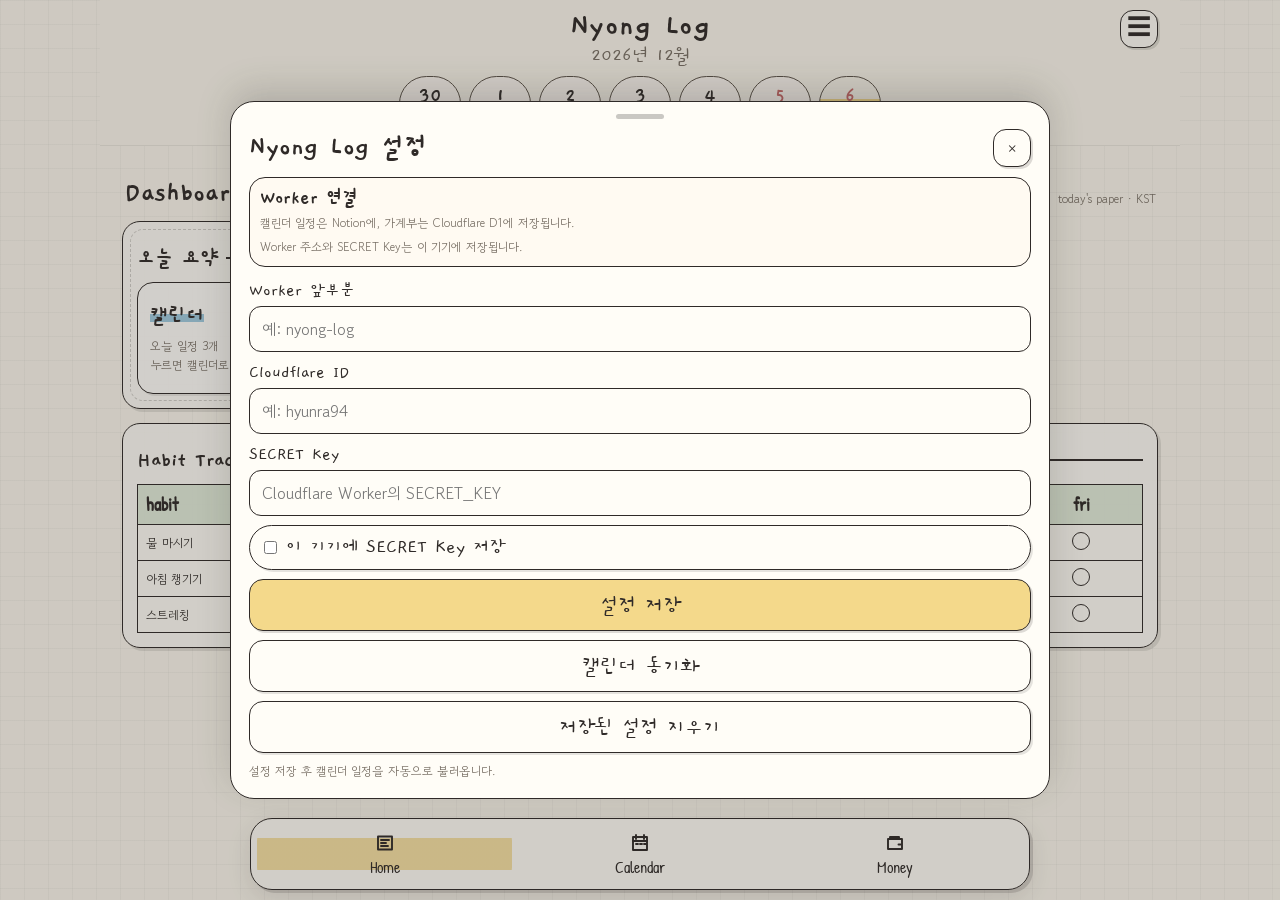
==== index.html @ b1d592f4 "Add files via upload" ====
<!doctype html>
<html lang="ko">
<head>
  <meta charset="UTF-8" />
  <meta name="viewport" content="width=device-width,initial-scale=1,maximum-scale=1,user-scalable=no" />
  <title>Nyong Log</title>
  <link rel="manifest" href="./manifest.json">
  <meta name="theme-color" content="#fbf7ed">
  <meta name="application-name" content="Nyong Log">
  <meta name="mobile-web-app-capable" content="yes">
  <meta name="apple-mobile-web-app-capable" content="yes">
  <meta name="apple-mobile-web-app-title" content="Nyong Log">
  <meta name="apple-mobile-web-app-status-bar-style" content="default">
  <link rel="icon" type="image/png" sizes="192x192" href="./icons/icon-192.png">
  <link rel="shortcut icon" type="image/png" href="./icons/icon-192.png">
  <link rel="apple-touch-icon" href="./icons/icon-192.png">
  <link rel="preconnect" href="https://fonts.googleapis.com">
  <link rel="preconnect" href="https://fonts.gstatic.com" crossorigin>
  <link href="https://fonts.googleapis.com/css2?family=Gaegu:wght@300;400;700&family=Gowun+Dodum&family=Patrick+Hand&display=swap" rel="stylesheet">
  <script src="https://cdn.sheetjs.com/xlsx-latest/package/dist/xlsx.full.min.js"></script>
  <style>
    .goLink{
  display:inline-grid;
  place-items:center;
  width:24px;
  height:24px;
  border:1.2px solid var(--line);
  border-radius:999px;
  background:var(--card);
  color:var(--ink);
  text-decoration:none;
  font-family:'Gaegu';
  font-size:17px;
  line-height:1;
}

.goLink.disabled{
  opacity:.35;
  pointer-events:none;
}
    :root{--paper:#fbf7ed;--card:#fffdf7;--ink:#2f2a28;--sub:#786f65;--line:#2f2a28;--grid:#ece3d5;--blue:#9fcbdf;--yellow:#f4d98b;--pink:#e9b8b8;--green:#bfd8b8;--purple:#c9b8e8;--cal-bg:#f8f4ec;--cal-head:#cfc6a4;--cal-cell:#fffdf8;--cal-muted:#d8d3cb;--cal-sel:#f1dc8c;--cal-today:#cfe6f3;--cal-holiday:#f6dada;--cal-red:#c86a6a;--cal-line:#5a5148;--nav:66px;--sticky-h:132px;--r:18px}
    *{box-sizing:border-box} body{margin:0;min-height:100svh;background:linear-gradient(90deg,rgba(47,42,40,.035) 1px,transparent 1px),linear-gradient(rgba(47,42,40,.035) 1px,transparent 1px),var(--paper);background-size:24px 24px;color:var(--ink);font-family:'Gowun Dodum',system-ui,sans-serif} button,input,select{font:inherit;color:inherit} button{cursor:pointer;-webkit-tap-highlight-color:transparent}.app{width:min(100%,430px);min-height:100svh;margin:auto;padding:calc(var(--sticky-h) + 18px + env(safe-area-inset-top)) 14px calc(var(--nav) + 34px + env(safe-area-inset-bottom))}.sticky{position:fixed;top:0;left:50%;transform:translateX(-50%);width:min(100%,430px);z-index:60;background:rgba(251,247,237,.96);backdrop-filter:blur(10px);border-bottom:1px solid rgba(47,42,40,.08);padding:calc(10px + env(safe-area-inset-top)) 14px 10px}.stickyTop{text-align:center;margin-bottom:8px}.stickyLogo{margin:0;font-family:'Gaegu';font-size:32px;line-height:1;font-weight:700;letter-spacing:.5px}.stickyMonth{margin:4px 0 0;font-family:'Gaegu';font-size:20px;line-height:1;color:var(--sub)}.top{display:flex;align-items:center;justify-content:space-between;margin-bottom:10px}.brand{text-align:center;line-height:1}.brand h1{margin:0;font-family:'Gaegu';font-size:40px}.brand p{margin:2px 0 0;color:var(--sub);font-size:12px}.btn,.icon{border:1.7px solid var(--line);background:var(--card);border-radius:13px;box-shadow:2px 2px 0 rgba(47,42,40,.16)}.icon{min-width:38px;height:38px;display:grid;place-items:center}.dateStrip{display:flex;gap:8px;overflow:auto;padding:2px 0 4px;scrollbar-width:none}.dateStrip::-webkit-scrollbar{display:none}.pill{flex:0 0 auto;min-width:50px;padding:7px 8px;border:1.5px solid var(--cal-line);border-radius:999px;background:#fffaf4;text-align:center;font-family:'Gaegu';line-height:1}.pill strong{display:block;font-size:19px}.pill span{font-size:12px;color:var(--sub)}.pill.weekend strong,.pill.weekend span,.pill.holiday strong,.pill.holiday span{color:var(--cal-red)}.pill.holiday{border-color:#d79a9a;background:#faecec}.pill.on{background:linear-gradient(transparent 42%,var(--yellow) 42% 82%,transparent 82%)}.page{display:none}.page.on{display:block;animation:up .18s ease}@keyframes up{from{opacity:.4;transform:translateY(5px)}}.title{display:flex;justify-content:space-between;align-items:end;margin:12px 2px 10px}.title h2{margin:0;font-family:'Gaegu';font-size:29px;line-height:1}.title small{color:var(--sub);font-size:12px;text-align:right}.card{position:relative;margin-bottom:12px;padding:14px;border:1.8px solid var(--line);border-radius:var(--r);background:rgba(255,253,247,.88);box-shadow:3px 3px 0 rgba(47,42,40,.12)}.card.dash:after{content:"";position:absolute;inset:7px;border:1px dashed rgba(47,42,40,.22);border-radius:13px;pointer-events:none}.divTitle{display:flex;gap:8px;align-items:center;margin:8px 0 10px;font-family:'Gaegu';font-size:22px;font-weight:700}.divTitle:after{content:"";height:1.5px;flex:1;background:var(--line)}.grid2{display:grid;grid-template-columns:repeat(2,minmax(0,1fr));gap:10px}.mini{min-height:112px;padding:12px;border:1.6px solid var(--line);border-radius:16px;background:rgba(255,255,255,.38);box-shadow:2px 2px 0 rgba(47,42,40,.1);text-align:left}.mini h3{margin:0 0 8px;font-family:'Gaegu';font-size:22px}.mini p,.muted{margin:0;color:var(--sub);font-size:12px;line-height:1.55}.hl{background:linear-gradient(transparent 45%,var(--yellow) 45% 82%,transparent 82%)}.blue{background:linear-gradient(transparent 45%,var(--blue) 45% 82%,transparent 82%)}.pink{background:linear-gradient(transparent 45%,var(--pink) 45% 82%,transparent 82%)}.green{background:linear-gradient(transparent 45%,var(--green) 45% 82%,transparent 82%)}.purple{background:linear-gradient(transparent 45%,var(--purple) 45% 82%,transparent 82%)}ul{list-style:none;margin:0;padding:0}.list li{display:flex;gap:8px;align-items:center;padding:8px 0;border-bottom:1px solid var(--grid);font-size:14px}.list li:last-child{border-bottom:0}.check,.round{width:18px;height:18px;display:inline-grid;place-items:center;flex:0 0 auto;border:1.5px solid var(--line);background:var(--card)}.check{border-radius:4px}.round{border-radius:50%}.done{background:var(--green)}.done:before{content:"✓";font-family:'Gaegu';font-size:18px;line-height:1}.tag{margin-left:auto;display:inline-flex;white-space:nowrap;border:1.2px solid var(--line);border-radius:999px;padding:3px 8px;background:var(--card);font-size:11px}.b{background:var(--blue)}.p{background:var(--pink)}.g{background:var(--green)}.y{background:var(--yellow)}.v{background:var(--purple)}.tag.work{background:#b9dced}.tag.meeting{background:#e7c3c8}.tag.personal{background:#d8cdeb}.tag.task{background:#cfe3c7}.tabs{display:grid;grid-template-columns:1fr 1fr auto;gap:8px;margin-bottom:12px}.tab{border:1.5px solid var(--cal-line);border-radius:999px;background:#fffaf4;padding:8px 10px;font-family:'Gaegu';font-size:20px;box-shadow:2px 2px 0 rgba(47,42,40,.08)}.tab.on[data-type=schedule]{background:#d9ebf5}.tab.on[data-type=todo]{background:#dcebd6}.add{background:#f6e7a6;font-size:24px;line-height:1}.calHead{display:flex;align-items:center;justify-content:space-between;margin-bottom:10px}.calHead h3{margin:0;font-family:'Gaegu';font-size:30px}.cal{display:grid;grid-template-columns:repeat(7,1fr);gap:1px;background:var(--cal-line);border:1.6px solid var(--cal-line);border-radius:22px;overflow:hidden}.wd,.day{position:relative;padding:4px 5px;background:var(--cal-cell)}.wd{min-height:30px;text-align:center;background:var(--cal-head);font-family:'Patrick Hand';font-size:15px;color:#3f382f}.wd.weekend{color:var(--cal-red)}.day{min-height:64px;border:0;text-align:left;vertical-align:top;overflow:hidden}.day.mute{background:var(--cal-muted);color:#7d756d;opacity:1}.day.weekend .num,.day.holiday .num{color:var(--cal-red)}.day.holiday{background:var(--cal-holiday)}.num{position:relative;z-index:2;display:inline-block;font-family:'Gaegu';font-size:18px;line-height:.95}.day.today .num,.day.sel .num{display:inline-grid;place-items:center;width:24px;height:24px;border-radius:50%;border:1.2px solid var(--line)}.day.today .num{background:var(--cal-today)}.day.sel .num{background:var(--cal-sel)}.dots{position:absolute;left:8px;right:8px;bottom:5px;display:flex;gap:4px;flex-wrap:nowrap;align-items:center;justify-content:flex-start;overflow:hidden}.dot{width:8px;height:8px;flex:0 0 8px;border:1px solid rgba(47,42,40,.45);border-radius:50%;background:#ead48a}.dot.task{background:#cfe3c7}.dot.meeting{background:#e7c3c8}.dot.work{background:#b9dced}.dot.personal{background:#d8cdeb}.detail{margin-top:12px;border:1.6px solid var(--cal-line);border-radius:20px;background:#fffaf2;padding:12px}.detail h4{margin:0 0 8px;font-family:'Gaegu';font-size:24px}.group{margin-top:12px}.group:first-child{margin-top:0}.groupT{margin:0 0 6px;font-family:'Gaegu';font-size:21px}.scheduleItem{display:grid;grid-template-columns:52px 1fr auto;gap:8px;margin-bottom:8px;font-size:13px}.time{font-family:'Gaegu';font-size:17px;font-weight:700}.formGrid{display:grid;gap:8px}.row2,.moneySum,.bossTool,.bossSum{display:grid;grid-template-columns:repeat(2,minmax(0,1fr));gap:8px}.field{display:grid;gap:4px}.field label{font-family:'Gaegu';font-size:18px}.field input,.field select{width:100%;padding:10px 12px;border:1.5px solid var(--line);border-radius:12px;background:var(--card)}.moneyBox,.bossSum div{padding:10px;border:1.5px solid var(--line);border-radius:16px;background:rgba(255,255,255,.35)}.bossBulk{display:grid;grid-template-columns:repeat(2,minmax(0,1fr));gap:8px;margin:0 0 12px}.bossBulk button{border:1.5px solid var(--line);border-radius:14px;background:var(--card);padding:8px 6px;font-family:'Gaegu';font-size:19px;box-shadow:2px 2px 0 rgba(47,42,40,.1)}.bossBulk .allOn{background:var(--green)}.bossBulk .allOff{background:#faecec}.moneyBox span,.bossSum span{display:block;color:var(--sub);font-size:12px}.moneyBox strong,.bossSum strong{display:block;margin-top:4px;font-family:'Gaegu';font-size:24px}.moneyTabs{display:grid;grid-template-columns:1fr 1fr;gap:8px;margin:10px 0 12px}.moneyTab{border:1.5px solid var(--line);border-radius:999px;background:var(--card);padding:8px 10px;font-family:'Gaegu';font-size:20px;box-shadow:2px 2px 0 rgba(47,42,40,.12)}.moneyTab.on[data-type=expense]{background:var(--pink)}.moneyTab.on[data-type=income]{background:var(--green)}.moneyForm{display:none}.moneyForm.on{display:block}.moneyList li{display:grid;grid-template-columns:1fr auto;gap:8px;padding:10px 0;border-bottom:1px solid var(--grid);font-size:14px}.moneyList small{display:block;color:var(--sub);font-size:11px}.amount{font-family:'Gaegu';font-size:21px;font-weight:700}.income{color:#4f7c4f}.expense{color:#8a4b4b}.habit{width:100%;border-collapse:collapse;font-size:12px}.habit th,.habit td{border:1.2px solid var(--line);padding:7px 4px;text-align:center;background:rgba(255,253,247,.9)}.habit th{font-family:'Patrick Hand';font-size:18px;background:rgba(191,216,184,.45)}.habit th:first-child,.habit td:first-child{text-align:left;padding-left:8px}.weekCard{display:grid;grid-template-columns:1fr auto;gap:10px;align-items:center;border:1.6px solid var(--line);border-radius:18px;background:rgba(255,255,255,.35);padding:12px;margin-bottom:12px}.weekCard strong{display:block;margin-top:4px;font-family:'Gaegu';font-size:28px}.weekCard p{margin:7px 0 0;color:var(--sub);font-size:12px}.weekLabel{display:inline-flex;padding:3px 8px;border:1.2px solid var(--line);border-radius:999px;background:var(--yellow);font-size:11px}.bossAction{border:1.6px solid var(--line);border-radius:16px;padding:11px 8px;font-family:'Gaegu';font-size:21px;box-shadow:2px 2px 0 rgba(47,42,40,.14)}.setup{background:var(--purple)}.gen{background:var(--green)}.chips{display:grid;grid-template-columns:repeat(6,minmax(0,1fr));gap:5px;padding-bottom:3px}.chip{min-width:0;border:1.5px solid var(--line);border-radius:999px;background:var(--card);padding:8px 3px;font-family:'Gaegu';font-size:clamp(12px,3.4vw,18px);box-shadow:2px 2px 0 rgba(47,42,40,.1);white-space:nowrap;overflow:hidden;text-overflow:ellipsis}.chip.on{background:var(--yellow)}.bossCard{border:1.5px solid var(--line);border-radius:18px;padding:10px;background:rgba(255,255,255,.3);margin-bottom:10px}.bossTitle{display:flex;justify-content:space-between;margin-bottom:7px;font-family:'Gaegu';font-size:23px}.bossRow{display:grid;grid-template-columns:auto 1fr auto auto auto;gap:8px;align-items:center;padding:8px 0;border-bottom:1px solid var(--grid);font-size:14px}.bossDelete{width:24px;height:24px;border:1.2px solid var(--line);border-radius:999px;background:#faecec;color:#9f4f4f;font-family:'Gaegu';font-size:17px;line-height:1;display:grid;place-items:center}.bossRow:last-child{border:0}.bossName small{display:block;color:var(--sub);font-size:11px}.price{font-family:'Gaegu';font-size:18px;white-space:nowrap}.bossGrid{display:grid;gap:8px;margin:10px 0}.bossOpt{display:grid;grid-template-columns:auto 1fr auto;gap:8px;align-items:center;border:1.4px solid var(--line);border-radius:16px;padding:10px;background:rgba(255,255,255,.35)}.bossSettingSummary{position:sticky;top:0;z-index:8;margin:0 0 10px;padding:10px;border:1.4px solid var(--line);border-radius:16px;background:rgba(255,250,242,.98);backdrop-filter:blur(8px);box-shadow:0 4px 12px rgba(47,42,40,.08)}.bossSettingSummaryHead{display:flex;justify-content:space-between;align-items:center;margin-bottom:7px;font-family:'Gaegu';font-size:20px}.bossSettingSummaryList{display:flex;gap:6px;flex-wrap:wrap}.bossSettingSummary .miniTag{background:#f6e7a6}.lowBossToggle{width:100%;display:flex;align-items:center;justify-content:space-between;border:1.4px solid var(--line);border-radius:16px;background:#fffaf2;padding:10px 12px;font-family:'Gaegu';font-size:21px;box-shadow:2px 2px 0 rgba(47,42,40,.1)}.lowBossToggle span:last-child{font-size:18px}.lowBossWrap{display:grid;gap:8px}.lowBossWrap[hidden]{display:none}.bossFamily{border:1.4px solid var(--line);border-radius:16px;padding:10px;background:rgba(255,255,255,.35)}.bossFamilyTitle{display:flex;align-items:center;justify-content:space-between;margin-bottom:8px;font-family:'Gaegu';font-size:22px;line-height:1}.bossVariantRow{display:grid;grid-template-columns:repeat(2,minmax(0,1fr));gap:8px}.bossVariant{min-width:0;display:grid;grid-template-columns:auto 1fr;grid-template-areas:'check diff' 'check price';align-items:center;column-gap:7px;min-height:54px;border:1.2px solid var(--line);border-radius:14px;background:var(--card);padding:8px 7px;font-size:12px}.bossVariant input{grid-area:check;width:15px;height:15px}.bossVariantDiff{grid-area:diff;font-family:'Gaegu';font-size:19px;line-height:1.05;white-space:nowrap;overflow:hidden;text-overflow:ellipsis}.bossVariantPrice{grid-area:price;font-family:'Gaegu';font-size:15px;color:var(--sub);white-space:nowrap;overflow:hidden;text-overflow:ellipsis}.ruleBox{display:grid;gap:6px;margin-bottom:12px;padding:10px;border:1.4px solid var(--line);border-radius:16px;background:#fffaf2;font-size:12px;color:var(--sub);line-height:1.5}.ruleBox strong{font-family:'Gaegu';font-size:20px;color:var(--ink);line-height:1}.bossMeta{display:flex;gap:4px;flex-wrap:wrap;margin-top:4px}.miniTag{display:inline-flex;border:1px solid rgba(47,42,40,.55);border-radius:999px;padding:1px 6px;background:var(--card);font-size:10px;color:var(--sub)}.partySelect{width:auto;border:1.2px solid var(--line);border-radius:999px;background:var(--card);font-size:11px;padding:2px 5px}.bossBucket{margin-top:10px;border:1.2px dashed rgba(47,42,40,.35);border-radius:15px;padding:8px;background:rgba(255,255,255,.25)}.bossBucketTitle{display:flex;justify-content:space-between;align-items:center;margin-bottom:6px;font-family:'Gaegu';font-size:20px;line-height:1}.bossChip{display:grid;grid-template-columns:auto 1fr auto auto auto;gap:6px;align-items:center;padding:7px 0;border-bottom:1px solid var(--grid);font-size:13px}.bossChip:last-child{border-bottom:0}.bossChipName{min-width:0;overflow:hidden;text-overflow:ellipsis;white-space:nowrap}.bossChip.clear .bossChipName{text-decoration:line-through;color:var(--sub)}.partyMode,.otherParty{border:1.2px solid var(--line);border-radius:999px;background:var(--card);font-size:11px;padding:2px 5px;max-width:64px}.bossEmpty{margin:0;color:var(--sub);font-family:'Gaegu';font-size:17px}.warn{color:#b55b5b}.nav{position:fixed;left:50%;bottom:calc(10px + env(safe-area-inset-bottom));transform:translateX(-50%);width:min(calc(100vw - 20px),410px);height:var(--nav);display:grid;grid-template-columns:repeat(4,minmax(0,1fr));gap:0;padding:6px;background:rgba(255,253,247,.95);border:1.8px solid var(--line);border-radius:22px;box-shadow:0 8px 24px rgba(47,42,40,.12),3px 3px 0 rgba(47,42,40,.16);z-index:45;backdrop-filter:blur(10px)}.navBtn{min-width:0;border:0;background:transparent;border-radius:16px;display:flex;flex-direction:column;align-items:center;justify-content:center;gap:1px;padding:4px 0}.navBtn svg{width:21px;height:21px;stroke:var(--line);stroke-width:1.9;fill:none;stroke-linecap:round;stroke-linejoin:round}.navBtn span{max-width:100%;font-family:'Patrick Hand';font-size:clamp(11px,3.15vw,15px);white-space:nowrap;overflow:hidden;text-overflow:ellipsis}.navBtn.on{background:linear-gradient(transparent 22%,rgba(244,217,139,.78) 22% 78%,transparent 78%)}.sheetBg{position:fixed;inset:0;z-index:60;display:flex;align-items:flex-end;justify-content:center;padding:12px;background:rgba(47,42,40,.22)}.sheetBg[hidden]{display:none}.sheet{width:min(100%,430px);max-height:min(86svh,720px);overflow:auto;background:var(--card);border:1.8px solid var(--line);border-radius:24px 24px 18px 18px;box-shadow:0 -12px 34px rgba(47,42,40,.18);padding:10px 14px 16px}.handle{width:48px;height:5px;border-radius:999px;background:rgba(47,42,40,.25);margin:0 auto 10px}.sheetHead{display:flex;justify-content:space-between;align-items:center;margin-bottom:10px}.sheetHead h3{margin:0;font-family:'Gaegu';font-size:28px}.entryForm{display:grid;gap:9px}.typeToggle{display:grid;grid-template-columns:1fr 1fr;gap:8px}.typeChip{display:flex;align-items:center;justify-content:center;gap:6px;border:1.5px solid var(--line);border-radius:999px;padding:9px 10px;font-family:'Gaegu';font-size:20px;box-shadow:2px 2px 0 rgba(47,42,40,.12)}.save{border:1.7px solid var(--line);border-radius:14px;background:var(--yellow);padding:11px 12px;font-family:'Gaegu';font-size:22px;box-shadow:2px 2px 0 rgba(47,42,40,.16)}.note{margin:8px 0 0;color:var(--sub);font-family:'Gaegu';font-size:18px;line-height:1.25}.sheetNote{margin:0;color:var(--sub);font-size:12px;line-height:1.55}.sheetActions{position:sticky;bottom:-16px;display:grid;grid-template-columns:1fr 1fr;gap:8px;margin:12px -14px -16px;padding:10px 14px calc(10px + env(safe-area-inset-bottom));background:rgba(255,253,247,.96);backdrop-filter:blur(8px);border-top:1px solid rgba(47,42,40,.12)}.cancel{border:1.7px solid var(--line);border-radius:14px;background:var(--card);padding:11px 12px;font-family:'Gaegu';font-size:22px;box-shadow:2px 2px 0 rgba(47,42,40,.12)}.entryForm:not(.scheduleSel) .scheduleOnly,.entryForm:not(.todoSel) .todoOnly,.entryForm:not(.dailySel) .dailyOnly{display:none}@media(max-width:360px){.app{padding-left:10px;padding-right:10px}.sticky{width:100%;padding-left:10px;padding-right:10px}.stickyLogo{font-size:28px}.stickyMonth{font-size:18px}.day{min-height:70px}.brand h1{font-size:36px}.nav{width:calc(100vw - 14px);padding-inline:4px}.navBtn svg{width:19px;height:19px}.navBtn span{font-size:11px}.wd,.day{min-height:44px}}


    .entryForm:not(.scheduleSel):not(.todoSel) .scheduleTodoOnly{display:none}
    .entryForm:not(.appointmentSel) .appointmentOnly{display:none}
    .moodIcon{width:20px;height:20px;display:inline-block;object-fit:contain;vertical-align:middle}
    .dayMoodIcon{width:20px;height:20px;margin-left:3px;vertical-align:-4px}
    .dailyLogBox{display:grid;gap:6px;border:1px dashed rgba(47,42,40,.25);border-radius:14px;padding:8px;background:rgba(255,255,255,.32)}
    .dailyLogTop{display:flex;align-items:center;gap:6px;color:var(--sub);font-size:12px}
    .dailyLogText{font-family:'Gowun Dodum';font-size:13px;line-height:1.45}
    .day{padding-top:4px}
    .dots{bottom:6px}
.lockScreen{position:fixed;inset:0;z-index:120;display:flex;align-items:center;justify-content:center;padding:18px;background:linear-gradient(90deg,rgba(47,42,40,.045) 1px,transparent 1px),linear-gradient(rgba(47,42,40,.045) 1px,transparent 1px),var(--paper);background-size:24px 24px}
    body:not(.locked) .lockScreen{display:none}
    body.locked .app,body.locked .nav{display:none}
    body.locked{overflow:hidden}
    .lockCard{width:min(100%,390px);position:relative;padding:22px 18px 18px;border:1.8px solid var(--line);border-radius:26px;background:rgba(255,253,247,.94);box-shadow:4px 4px 0 rgba(47,42,40,.14)}
    .lockCard:after{content:"";position:absolute;inset:8px;border:1px dashed rgba(47,42,40,.22);border-radius:19px;pointer-events:none}
    .lockLogo{position:relative;z-index:1;margin:2px 0 4px;text-align:center;font-family:'Gaegu';font-size:42px;line-height:1;font-weight:700}
    .lockSub{position:relative;z-index:1;margin:0 0 18px;text-align:center;color:var(--sub);font-size:12px;line-height:1.55}
    .lockForm{position:relative;z-index:1;display:grid;gap:10px}
    .lockField{display:grid;gap:4px}
    .lockField label{font-family:'Gaegu';font-size:19px;line-height:1}
    .lockField input{width:100%;padding:11px 12px;border:1.5px solid var(--line);border-radius:14px;background:var(--card);box-shadow:1.5px 1.5px 0 rgba(47,42,40,.08)}
    .lockHint{margin:0;color:var(--sub);font-size:11px;line-height:1.45}
    .lockRemember{display:flex;align-items:center;gap:7px;color:var(--sub);font-size:12px}
    .lockRemember input{width:16px;height:16px}
    .lockBtn{border:1.7px solid var(--line);border-radius:15px;background:var(--yellow);padding:11px 12px;font-family:'Gaegu';font-size:22px;box-shadow:2px 2px 0 rgba(47,42,40,.16)}
    .lockStatus{min-height:18px;margin:0;color:#b55b5b;font-size:12px;line-height:1.45}
    .lockMiniActions{display:flex;justify-content:center;gap:8px;margin-top:4px}
    .lockMiniActions button{border:0;background:transparent;color:var(--sub);font-size:12px;text-decoration:underline;padding:4px}

  </style>
  <style>
    .calendarTools{display:grid;grid-template-columns:1fr auto;gap:8px;align-items:center;margin:-4px 0 12px}
    .calendarTools .toolBtn{border:1.5px solid var(--cal-line);border-radius:999px;background:#fffaf4;padding:8px 10px;font-family:'Gaegu';font-size:18px;box-shadow:2px 2px 0 rgba(47,42,40,.08)}
    .cancelToggle{display:inline-flex;align-items:center;justify-content:center;gap:5px;border:1.5px solid var(--cal-line);border-radius:999px;background:#faecec;padding:8px 10px;font-family:'Gaegu';font-size:18px;white-space:nowrap;box-shadow:2px 2px 0 rgba(47,42,40,.08)}
    .syncStatus{grid-column:1/-1;margin:-2px 2px 0;color:var(--sub);font-size:12px;line-height:1.45}
    .dot.canceled{background:#f3b5b5}
    .tag.canceled{background:#faecec;color:#9f4f4f}
    @media(max-width:360px){.calendarTools{grid-template-columns:1fr}.cancelToggle{justify-content:flex-start}}
  </style>

  <style>
    .stickyTop{position:relative}
    .menuBtn{position:absolute;right:0;top:0;width:38px;height:38px;border:1.6px solid var(--line);border-radius:13px;background:var(--card);box-shadow:2px 2px 0 rgba(47,42,40,.14);font-family:'Gaegu';font-size:24px;line-height:1;display:grid;place-items:center}
    .tabs{grid-template-columns:1fr 1fr auto}
    .cancelMini{min-width:54px;display:inline-flex;align-items:center;justify-content:center;gap:3px;border:1.5px solid var(--cal-line);border-radius:999px;background:#faecec;padding:8px 6px;font-family:'Gaegu';font-size:17px;box-shadow:2px 2px 0 rgba(47,42,40,.08);white-space:nowrap}
    .cancelMini input{width:14px;height:14px;margin:0}
    .syncStatus{margin:-2px 2px 10px;color:var(--sub);font-size:12px;line-height:1.45}
    .todoDoneText{text-decoration:line-through;color:var(--sub);opacity:.72}
    .todoDoneItem{opacity:.86}
    .list .check{border:1.5px solid var(--line);padding:0}

    .entrySheetHeadActions{display:flex;gap:8px;align-items:center}
    .entryDeleteBtn{background:#faecec;color:#9f4f4f}
    .scheduleItem[data-calendar-edit],.list li[data-calendar-edit]{cursor:pointer}
    .scheduleItem[data-calendar-edit]:hover,.list li[data-calendar-edit]:hover{background:rgba(255,255,255,.32);border-radius:12px}
    body.weekStripHidden{--sticky-h:76px}
    body.weekStripHidden .dateStrip{display:none}
    body.weekStripHidden .sticky{padding-bottom:8px}
    .dateStrip{transition:opacity .16s ease}
    @media(max-width:360px){.tabs{grid-template-columns:1fr 1fr auto.cancelMini{min-width:48px;font-size:15px;padding-inline:4px}.menuBtn{width:34px;height:34px}}
  </style>


  <style id="tabletResponsiveLayout">
    :root{--app-max:430px;--sheet-max:430px;--nav-max:410px}
    .app{width:min(100%,var(--app-max));}
    .sticky{width:min(100%,var(--app-max));}
    .sheet{width:min(100%,var(--sheet-max));}
    .nav{width:min(calc(100vw - 20px),var(--nav-max));}
    .calendarWide{display:block;}
    .calendarMain{min-width:0;}
    .calendarSide{min-width:0;}

    @media (min-width:700px){
      :root{--app-max:720px;--sheet-max:680px;--nav-max:620px;--sticky-h:138px;}
      .app{padding-left:22px;padding-right:22px;}
      .sticky{padding-left:22px;padding-right:22px;}
      .dateStrip{justify-content:center;}
      .pill{min-width:62px;padding:8px 11px;}
      .pill strong{font-size:21px;}
      .day{min-height:94px;padding:8px;}
      .wd{min-height:34px;font-size:17px;}
      .num{font-size:20px;}
      .dots{left:10px;right:10px;bottom:10px;}
      .dot{width:9px;height:9px;flex-basis:9px;}
      .sheetBg{align-items:center;}
      .sheet{max-height:min(82svh,760px);border-radius:24px;padding:12px 18px 18px;}
      .nav{height:72px;}
      .navBtn svg{width:24px;height:24px;}
      .navBtn span{font-size:16px;}
    }

    @media (min-width:960px){
      :root{--app-max:960px;--sheet-max:760px;--nav-max:720px;--sticky-h:142px;}
      .app{padding-top:calc(var(--sticky-h) + 24px + env(safe-area-inset-top));}
      .calendarCard{padding:16px;}
      .calendarWide{display:grid;grid-template-columns:minmax(0,1.25fr) minmax(280px,.75fr);gap:14px;align-items:start;}
      .calendarWide .detail{margin-top:0;position:sticky;top:calc(var(--sticky-h) + 16px);max-height:calc(100svh - var(--sticky-h) - var(--nav) - 58px);overflow:auto;}
      .day{min-height:108px;}
      #dashboard.page.on,#budget.page.on,#boss.page.on{display:grid;grid-template-columns:repeat(2,minmax(0,1fr));gap:14px;align-items:start;}
      #dashboard .title,#budget .title,#boss .title,#calendar .title{grid-column:1/-1;margin-bottom:0;}
      #dashboard .card,#budget .card,#boss .card{margin-bottom:0;}.moneyTopBar{grid-column:1/-1;}
      #dashboard #habitBlock,#budget article:last-child,#boss article:last-child{grid-column:1/-1;}
      .moneyTabs{margin-top:12px;}
      .chips{grid-template-columns:repeat(6,minmax(0,1fr));}
    }

    @media (min-width:1180px){
      :root{--app-max:1080px;--sheet-max:820px;--nav-max:780px;}
      .calendarWide{grid-template-columns:minmax(0,1.35fr) minmax(310px,.65fr);gap:16px;}
      .day{min-height:116px;}
    }
  </style>

  <style id="schedulePopupMobileStyle">
    .schedulePopupBg{position:fixed;inset:0;z-index:70;background:transparent;display:block;}
    .schedulePopupBg[hidden]{display:none;}
    .schedulePopup{position:fixed;z-index:71;width:min(330px,calc(100vw - 28px));max-height:min(72svh,520px);overflow:auto;border:1.7px solid var(--line);border-radius:20px;background:rgba(255,250,242,.98);box-shadow:0 14px 34px rgba(47,42,40,.18),3px 3px 0 rgba(47,42,40,.14);padding:12px;}
    .schedulePopup h4{margin:0 0 8px;font-family:'Gaegu';font-size:24px;line-height:1;}
    .schedulePopup .scheduleItem{grid-template-columns:50px 1fr auto;}
    .schedulePopupClose{position:absolute;top:8px;right:8px;width:28px;height:28px;border:1.2px solid var(--line);border-radius:999px;background:var(--card);font-family:'Gaegu';font-size:18px;line-height:1;}
    .schedulePopup{transform-origin:top left;}
    @media (min-width:960px){.schedulePopupBg{display:none!important}}
  </style>


  
  <style id="calendarFloatingTopV35">
    .calendarTopBar{
      position:sticky;
      top:calc(var(--sticky-h) + 8px + env(safe-area-inset-top));
      z-index:44;
      display:grid;
      grid-template-columns:40px 1fr 40px;
      gap:8px;
      align-items:center;
      margin:2px 0 12px;
      padding:9px 10px;
      border:1.6px solid var(--line);
      border-radius:18px;
      background:rgba(255,250,242,.96);
      backdrop-filter:blur(10px);
      box-shadow:2px 2px 0 rgba(47,42,40,.12),0 6px 18px rgba(47,42,40,.08);
    }
    .calendarMonthTitle{
      text-align:center;
      font-family:'Gaegu';
      font-size:31px;
      line-height:1;
      font-weight:700;
      cursor:pointer;
      -webkit-tap-highlight-color:transparent;
    }
    .calendarMonthBtn{
      height:38px;
      border:1.6px solid var(--line);
      border-radius:14px;
      background:var(--card);
      box-shadow:2px 2px 0 rgba(47,42,40,.12);
      font-family:'Gaegu';
      font-size:27px;
      line-height:1;
      display:grid;
      place-items:center;
    }
    .calendarTabs{margin-bottom:10px}
    .calendarFab{
      position:fixed;
      right:calc(18px + env(safe-area-inset-right));
      bottom:calc(var(--nav) + 26px + env(safe-area-inset-bottom));
      z-index:46;
      width:56px;
      height:56px;
      border:1.9px solid var(--line);
      border-radius:999px;
      background:var(--yellow);
      box-shadow:4px 4px 0 rgba(47,42,40,.16),0 10px 28px rgba(47,42,40,.14);
      font-family:'Gaegu';
      font-size:34px;
      line-height:1;
      display:grid;
      place-items:center;
    }
    #calendar:not(.on) .calendarFab{display:none}
    @media (min-width:700px){
      .calendarFab{right:calc((100vw - var(--app-max))/2 + 32px);bottom:calc(var(--nav) + 30px)}
    }
    @media (min-width:960px){
      .calendarTopBar{grid-column:1/-1}
      .calendarFab{right:calc((100vw - var(--app-max))/2 + 40px)}
    }
    @media(max-width:360px){
      .calendarMonthTitle{font-size:27px}
      .calendarTopBar{grid-template-columns:36px 1fr 36px;padding-inline:8px}
      .calendarMonthBtn{height:34px;font-size:24px}
    }
  </style>

  <style id="moneyLogV15Style">
    .moneyTopBar{position:sticky;top:calc(var(--sticky-h) + 8px + env(safe-area-inset-top));z-index:44;display:grid;grid-template-columns:40px 1fr 40px;gap:8px;align-items:center;margin:2px 0 12px;padding:9px 10px;border:1.6px solid var(--line);border-radius:18px;background:rgba(255,250,242,.96);backdrop-filter:blur(10px);box-shadow:2px 2px 0 rgba(47,42,40,.12),0 6px 18px rgba(47,42,40,.08)}
    .moneyMonthTitle{text-align:center;font-family:'Gaegu';font-size:31px;line-height:1;font-weight:700}
    .moneyMonthBtn{height:38px;border:1.6px solid var(--line);border-radius:14px;background:var(--card);box-shadow:2px 2px 0 rgba(47,42,40,.12);font-family:'Gaegu';font-size:27px;line-height:1;display:grid;place-items:center}
    .moneySummaryGrid{display:grid;grid-template-columns:repeat(2,minmax(0,1fr));gap:8px}
    .moneySummaryBox{padding:11px 10px;border:1.5px solid var(--line);border-radius:16px;background:rgba(255,255,255,.35)}
    .moneySummaryBox span{display:block;color:var(--sub);font-size:12px}.moneySummaryBox strong{display:block;margin-top:4px;font-family:'Gaegu';font-size:24px;line-height:1.05}
    .moneySummaryBox.balance{grid-column:1/-1;background:#fffaf2}
    .moneySummaryBox.waste{background:#fff7df}.moneySummaryBox.waste strong{font-size:22px}
    .moneyStatus{margin:8px 2px 0;color:var(--sub);font-size:12px;line-height:1.45}
    .moneyMiniCal{display:grid;grid-template-columns:repeat(7,1fr);gap:1px;background:var(--cal-line);border:1.5px solid var(--cal-line);border-radius:20px;overflow:hidden}
    .moneyWd,.moneyDay{background:var(--cal-cell);min-height:34px;padding:5px;text-align:left;position:relative}
    .moneyWd{text-align:center;background:var(--cal-head);font-family:'Patrick Hand';font-size:15px;min-height:29px;color:#3f382f}.moneyWd.weekend{color:var(--cal-red)}
    .moneyDay{border:0}.moneyDay.incomeOnly{background:#d9ebf5}.moneyDay.expenseOnly{background:#f8dddd}.moneyDay.both{background:#eadff6}.moneyDay.wasteFlag:after{content:"";position:absolute;right:6px;top:6px;width:7px;height:7px;border:1px solid rgba(47,42,40,.45);border-radius:999px;background:#f4d98b}.moneyDay.mute{background:var(--cal-muted);opacity:.82}.moneyDay.mute.incomeOnly{background:#d6dde0}.moneyDay.mute.expenseOnly{background:#e6d8d8}.moneyDay.mute.both{background:#ddd8e3}.moneyDay.today .moneyNum,.moneyDay.sel .moneyNum{display:inline-grid;place-items:center;width:22px;height:22px;border:1.1px solid var(--line);border-radius:999px}.moneyDay.today .moneyNum{background:var(--cal-today)}.moneyDay.sel .moneyNum{background:var(--cal-sel)}
    .moneyNum{font-family:'Gaegu';font-size:17px;line-height:1}.moneyDay.weekend .moneyNum{color:var(--cal-red)}
    .moneyDots{position:absolute;left:6px;right:6px;bottom:6px;display:flex;gap:4px}.moneyDot{width:8px;height:8px;border:1px solid rgba(47,42,40,.45);border-radius:999px}.moneyDot.income{background:#b9dced}.moneyDot.expense{background:#e7c3c8}.moneyDot.waste{background:#f4d98b}
    .moneyRecordHead{display:flex;align-items:center;justify-content:space-between;gap:8px}.moneyRecordTotals{margin:-2px 2px 8px;text-align:right;color:var(--sub);font-size:11px;line-height:1.35}.moneyClearFilter{border:1.2px solid var(--line);border-radius:999px;background:var(--card);font-size:12px;padding:4px 8px;box-shadow:1.5px 1.5px 0 rgba(47,42,40,.08)}
    .moneyRecords li{display:grid;grid-template-columns:1fr auto auto;align-items:center;gap:8px;padding:10px 0;border-bottom:1px solid var(--grid);font-size:14px}.moneyRecords li:last-child{border-bottom:0}.moneyRecords small{display:block;color:var(--sub);font-size:11px;line-height:1.45;margin-top:2px}.moneyRecords .amount{font-family:'Gaegu';font-size:21px;font-weight:700;white-space:nowrap}.moneyRecords .wasteTag{display:inline-flex;margin-left:4px;border:1px solid rgba(47,42,40,.45);border-radius:999px;padding:0 5px;background:#f6e7a6;color:#806b2f;font-size:10px}
    .moneyEmpty{margin:0;color:var(--sub);font-family:'Gaegu';font-size:18px;line-height:1.4}.moneyFab{position:fixed;right:calc(18px + env(safe-area-inset-right));bottom:calc(var(--nav) + 26px + env(safe-area-inset-bottom));z-index:46;width:56px;height:56px;border:1.9px solid var(--line);border-radius:999px;background:var(--yellow);box-shadow:4px 4px 0 rgba(47,42,40,.16),0 10px 28px rgba(47,42,40,.14);font-family:'Gaegu';font-size:34px;line-height:1;display:grid;place-items:center}
    #budget:not(.on) .moneyFab{display:none}.moneyTypeTabs{display:grid;grid-template-columns:1fr 1fr;gap:8px}.moneyTypeBtn{border:1.5px solid var(--line);border-radius:999px;background:var(--card);padding:9px 10px;font-family:'Gaegu';font-size:20px;box-shadow:2px 2px 0 rgba(47,42,40,.12)}.moneyTypeBtn.on[data-money-type="expense"]{background:var(--pink)}.moneyTypeBtn.on[data-money-type="income"]{background:var(--blue)}.moneyExpenseOnly[hidden],.moneyIncomeOnly[hidden]{display:none!important}.moneyRecordFilterBtn.on[data-filter-type="all"]{background:#f4e4a8}.moneyRecordFilterBtn.on[data-filter-type="income"]{background:#c4dff0}.moneyRecordFilterBtn.on[data-filter-type="expense"]{background:#f2cece}.moneyRecordFilterBtn{transition:opacity .15s,filter .15s}.moneyRecordFilterBtn.on{opacity:1!important;filter:none!important}.moneyRecordFilterBtn:not(.on){opacity:.4;filter:saturate(.3)}#moneyRecordFilterTabs[data-active-filter="all"] .moneyRecordFilterBtn[data-filter-type="income"]{opacity:1!important;filter:none!important;background:#c4dff0}#moneyRecordFilterTabs[data-active-filter="all"] .moneyRecordFilterBtn[data-filter-type="expense"]{opacity:1!important;filter:none!important;background:#f2cece}


    .moneySheetHeadActions{display:flex;gap:8px;align-items:center}
    .moneyDeleteBtn{background:#faecec;color:#9f4f4f}
    .moneyCheckRow{display:grid;grid-template-columns:1fr 1fr;gap:8px}
    .moneyCheckRow .typeChip{justify-content:flex-start;font-size:17px;padding:9px 10px}
    .moneyRecordItem{cursor:pointer}
    .moneyRecordItem:hover{background:rgba(255,255,255,.32)}
    .moneyStatsFab{right:calc(18px + env(safe-area-inset-right) + 66px);background:var(--blue);font-size:25px}
    .moneyMonthTitle{cursor:pointer;-webkit-tap-highlight-color:transparent}
    .moneyStatsHead{display:flex;justify-content:space-between;align-items:center;margin:4px 0 10px;color:var(--sub);font-size:12px;line-height:1.45}
    .moneyStatsTotal{font-family:'Gaegu';font-size:21px;color:var(--ink)}
    .moneyStatsList{display:grid;gap:8px;margin-top:10px}
    .moneyStatsRow{border:1.4px solid var(--line);border-radius:16px;background:rgba(255,255,255,.35);padding:10px;display:grid;grid-template-columns:1fr auto;gap:8px;align-items:center}
    .moneyStatsRow strong{font-family:'Gaegu';font-size:20px;line-height:1.1}
    .moneyStatsRow small{display:block;margin-top:4px;color:var(--sub);font-size:11px}
    .moneyStatsRow .amount{font-size:22px}
    .moneyStatsEmpty{margin:0;color:var(--sub);font-family:'Gaegu';font-size:18px;line-height:1.4;text-align:center;padding:16px 4px}

    @media (min-width:700px){.moneyDay{min-height:58px}.moneyWd{min-height:33px;font-size:17px}.moneyFab{right:calc((100vw - var(--app-max))/2 + 32px);bottom:calc(var(--nav) + 30px)}.moneyStatsFab{right:calc((100vw - var(--app-max))/2 + 98px)}}
    @media (min-width:960px){.moneyFab{right:calc((100vw - var(--app-max))/2 + 40px)}.moneyStatsFab{right:calc((100vw - var(--app-max))/2 + 106px)}.moneyDay{min-height:64px}}

    /* v24 money UI polish */
    .moneySummaryGrid{grid-template-columns:repeat(10,minmax(0,1fr))!important}
    .moneySummaryGrid .moneySummaryBox:nth-child(1),.moneySummaryGrid .moneySummaryBox:nth-child(2){grid-column:span 5}
    .moneySummaryGrid .moneySummaryBox:nth-child(3){grid-column:span 4}
    .moneySummaryBox.balance{grid-column:span 6!important}
    #moneyStatsSheet .sheetHead{position:sticky;top:-10px;z-index:12;margin:0 -2px 10px;padding:8px 0 10px;background:rgba(255,253,247,.98);backdrop-filter:blur(10px);border-bottom:1px solid rgba(47,42,40,.12)}
    #moneyStatsSheet .sheetHead h3{font-size:30px}
    .moneyStatsTabs{grid-template-columns:1fr 1fr auto}.moneyStatsViewBtn{border:1.5px solid var(--line);border-radius:999px;background:#fffaf4;padding:9px 10px;font-family:'Gaegu';font-size:20px;box-shadow:2px 2px 0 rgba(47,42,40,.12);transition:opacity .15s,filter .15s}
    .moneyStatsViewBtn.on{background:#f4e4a8}
    .moneyStatsTypeBtn{transition:opacity .15s,filter .15s}
    .moneyStatsTypeBtn.on[data-stats-type="expense"]{background:#f2cece}
    .moneyStatsTypeBtn.on[data-stats-type="income"]{background:#c4dff0}
    .moneyStatsTabs:has(.moneyStatsTypeBtn.on) .moneyStatsTypeBtn:not(.on){opacity:.4;filter:saturate(.3)}
    .moneyStatsTypeBtn:not(.on){opacity:.4;filter:saturate(.3)}
    .moneyStatsList.chartMode{gap:10px}
    .moneyChartRow{border:1.4px solid var(--line);border-radius:16px;background:rgba(255,255,255,.35);padding:10px;display:grid;gap:7px}
    .moneyChartTop{display:flex;justify-content:space-between;gap:8px;align-items:center;font-family:'Gaegu';font-size:20px;line-height:1.1}
    .moneyChartMeta{color:var(--sub);font-size:11px;line-height:1.35}
    .moneyChartTrack{height:13px;border:1px solid rgba(47,42,40,.45);border-radius:999px;background:#fffaf2;overflow:hidden}
    .moneyChartFill{height:100%;border-radius:999px;background:var(--pink)}
    .moneyChartFill.income{background:var(--blue)}
    .moneyDonutSvg{width:100%;max-width:220px;display:block;margin:0 auto 14px}
    .moneyStatsLegend{display:grid;gap:4px}
    .moneyStatsLegendRow{display:grid;grid-template-columns:14px 1fr auto auto;gap:6px;align-items:center;font-size:13px;padding:5px 0;border-bottom:1px solid var(--grid)}
    .moneyStatsLegendRow:last-child{border-bottom:0}
    .moneyStatsLegendDot{width:14px;height:14px;border-radius:4px;border:1px solid rgba(47,42,40,.3)}
    .moneyStatsLegendCat{min-width:0;overflow:hidden;text-overflow:ellipsis;white-space:nowrap}
    .moneyStatsLegendPct{font-family:'Gaegu';font-size:15px;color:var(--sub)}
    .moneyStatsAccordion{display:block!important;cursor:pointer}
    .moneyStatsRowHead{display:grid;grid-template-columns:1fr auto auto;gap:8px;align-items:center}
    .moneyStatsToggle{font-size:16px;color:var(--sub);line-height:1;user-select:none}
    .moneyStatsDetailList{margin-top:8px}
    .moneyStatsDetailList[hidden]{display:none!important}
    .moneyStatsDetailRow{display:grid;grid-template-columns:auto 1fr auto;gap:8px;align-items:center;padding:6px 0;border-bottom:1px solid var(--grid);font-size:13px}
    .moneyStatsDetailRow:last-child{border-bottom:0}
    .moneyStatsDetailDate{font-family:'Gaegu';font-size:15px;color:var(--sub);white-space:nowrap}
    .moneyFabIcon{font-size:27px;line-height:1;filter:drop-shadow(1px 1px 0 rgba(255,255,255,.65))}
    .moneyStatsFab{background:#d9ebf5}
    .moneyCalcOpenBtn{min-width:46px;width:46px;padding:0;border-radius:15px;background:#f6e7a6;font-size:22px;display:grid;place-items:center}
    .moneyCalcOpenBtn .moneyFabIcon{font-size:23px}
    @media(max-width:360px){.moneySummaryBox strong{font-size:21px}.moneySummaryBox.waste strong{font-size:19px}.moneyStatsViewBtn{font-size:18px;padding-inline:7px}}
  </style>


  <style id="moneyCalculatorStyles">
    .moneyAmountControl{display:grid;grid-template-columns:minmax(0,1fr) auto;gap:8px;align-items:center}
    .moneyAmountControl input{min-width:0}
    .moneyCalcOpenBtn{height:43px;min-width:58px;border:1.5px solid var(--line);border-radius:13px;background:var(--card);box-shadow:2px 2px 0 rgba(47,42,40,.12);font-family:'Gaegu';font-size:18px;white-space:nowrap;padding:0 10px}
    .moneyCalcSheet{max-width:390px}
    .calcDisplayRow{display:grid;grid-template-columns:minmax(0,1fr) 48px;gap:8px;align-items:stretch;margin:4px 0 12px}
    .calcDisplay{min-height:54px;border:1.6px solid var(--line);border-radius:17px;background:#fffaf2;padding:12px;font-family:'Gaegu';font-size:28px;line-height:1.1;text-align:right;word-break:break-all}
    .calcPad{display:grid;grid-template-columns:repeat(4,minmax(0,1fr));gap:8px}
    .calcBtn{border:1.5px solid var(--line);border-radius:15px;background:var(--card);min-height:48px;font-family:'Gaegu';font-size:24px;box-shadow:2px 2px 0 rgba(47,42,40,.12)}
    .calcBtn.op{background:#d9ebf5}
    .calcBtn.danger{background:#faecec}
    .calcBtn.equal{background:var(--yellow)}
    .calcBtn.enter{background:var(--green)}
    .calcBackBtn{min-height:54px;font-size:22px;background:#fffaf2}
    .calcStatus{min-height:18px;margin:10px 2px 0;color:#b55b5b;font-size:12px}
    @media(max-width:360px){.moneyCalcOpenBtn{min-width:48px;font-size:16px;padding-inline:7px}.calcBtn{min-height:44px;font-size:22px}.calcDisplayRow{grid-template-columns:minmax(0,1fr) 44px}}
  
    .calcIconImg{width:28px;height:28px;display:block;object-fit:contain;filter:drop-shadow(1px 1px 0 rgba(255,255,255,.65))}
    .moneySaveActions{display:grid;grid-template-columns:1fr 1fr;gap:8px}
    .moneySaveActions .save,.moneySaveActions .cancel{width:100%}
    @media(max-width:360px){.calcIconImg{width:24px;height:24px}.moneySaveActions{grid-template-columns:1fr}}

  
    .statsIconImg{width:28px;height:28px;display:block;object-fit:contain;filter:drop-shadow(1px 1px 0 rgba(255,255,255,.65))}
    .calcBtn.span2{grid-column:span 2}
    @media (min-width:960px){
      #budget.page.on{display:flex!important;flex-wrap:wrap;gap:14px;align-items:flex-start}
      #budget.page.on>.title,#budget.page.on>.moneyTopBar{width:100%}
      #budget.page.on>article:nth-of-type(1),#budget.page.on>article:nth-of-type(3){flex:0 0 calc(50% - 7px);width:calc(50% - 7px)}
      #budget.page.on>article:nth-of-type(2){flex:0 0 calc(50% - 7px);width:calc(50% - 7px);align-self:flex-start}
    }
    @media (min-width:1180px){
      #budget.page.on>article:nth-of-type(1),#budget.page.on>article:nth-of-type(3){flex-basis:calc(50% - 8px);width:calc(50% - 8px)}
      #budget.page.on>article:nth-of-type(2){flex-basis:calc(50% - 8px);width:calc(50% - 8px)}
    }

  </style>
<style id="dailyLogInlineFixV44">
    .dailyLogGroup{
      margin:6px 0 12px!important;
      padding:0!important;
      border:0!important;
      background:transparent!important;
    }
    .dailyLogHead{
      display:flex!important;
      align-items:center!important;
      justify-content:flex-start!important;
      gap:8px!important;
      margin:2px 0 7px!important;
      padding:0!important;
      border:0!important;
      background:transparent!important;
    }
    .dailyLogTitle{
      display:inline-block!important;
      font-family:'Gaegu'!important;
      font-size:24px!important;
      line-height:1.1!important;
      font-weight:700!important;
      background:linear-gradient(transparent 54%, rgba(233,184,184,.72) 0)!important;
      padding:0 4px!important;
    }
    .dailyAddBtn{
      width:30px!important;
      height:30px!important;
      min-width:30px!important;
      border:1.5px solid var(--line)!important;
      border-radius:999px!important;
      background:var(--yellow)!important;
      box-shadow:1.5px 1.5px 0 rgba(47,42,40,.12)!important;
      font-family:'Gaegu'!important;
      font-size:21px!important;
      line-height:1!important;
      display:inline-grid!important;
      place-items:center!important;
      padding:0!important;
    }
    .dailyLogItems{
      display:grid!important;
      gap:4px!important;
      margin:0!important;
      padding:0!important;
      border:0!important;
      background:transparent!important;
    }
    .dailyLogBox{
      display:flex!important;
      align-items:center!important;
      gap:10px!important;
      margin:0!important;
      padding:0 4px!important;
      border:0!important;
      border-radius:0!important;
      outline:0!important;
      background:transparent!important;
      box-shadow:none!important;
      cursor:pointer!important;
    }
    .dailyLogBox:hover{
      background:rgba(255,255,255,.28)!important;
      border-radius:10px!important;
    }
    .dailyLogBox .moodIcon{
      width:42px!important;
      height:42px!important;
      flex:0 0 42px!important;
      object-fit:contain!important;
    }
    .dailyLogText{
      display:inline-block!important;
      min-width:0!important;
      font-family:'Gowun Dodum'!important;
      font-size:15px!important;
      line-height:1.45!important;
      text-decoration:underline!important;
      text-decoration-thickness:1px!important;
      text-underline-offset:4px!important;
      text-decoration-color:rgba(47,42,40,.38)!important;
      word-break:keep-all!important;
    }
    @media(max-width:430px){
      .dailyLogTitle{font-size:23px!important}
      .dailyAddBtn{width:28px!important;height:28px!important;min-width:28px!important;font-size:20px!important}
      .dailyLogBox{gap:8px!important;padding:0 3px!important}
      .dailyLogBox .moodIcon{width:38px!important;height:38px!important;flex-basis:38px!important}
      .dailyLogText{font-size:14px!important}
    }
  </style>


  <style id="calendarCompactCellsV45">
    /* 캘린더 날짜칸 전체 높이 압축 */
    #calendar .cal{
      border-radius:18px!important;
    }
    #calendar .wd{
      min-height:24px!important;
      height:24px!important;
      padding:2px 3px!important;
      line-height:1!important;
      display:flex!important;
      align-items:center!important;
      justify-content:center!important;
    }
    #calendar .day{
      position:relative!important;
      min-height:42px!important;
      height:42px!important;
      padding:2px 4px!important;
      overflow:hidden!important;
      vertical-align:top!important;
    }
    #calendar .day .num{
      position:absolute!important;
      top:2px!important;
      left:5px!important;
      z-index:3!important;
      margin:0!important;
      line-height:1!important;
      font-size:16px!important;
    }
    #calendar .day.today .num,
    #calendar .day.sel .num{
      width:21px!important;
      height:21px!important;
      display:grid!important;
      place-items:center!important;
      top:1px!important;
      left:4px!important;
    }
    #calendar .dayMoodIcon{
      top:2px!important;
      right:3px!important;
      width:16px!important;
      height:16px!important;
    }
    #calendar .dots{
      left:6px!important;
      right:6px!important;
      bottom:4px!important;
      gap:3px!important;
    }
    #calendar .dot{
      width:7px!important;
      height:7px!important;
      flex-basis:7px!important;
    }

    @media (min-width:700px){
      #calendar .wd{
        min-height:26px!important;
        height:26px!important;
      }
      #calendar .day{
        min-height:50px!important;
        height:50px!important;
      }
      #calendar .day .num{
        top:3px!important;
        left:6px!important;
        font-size:17px!important;
      }
      #calendar .day.today .num,
      #calendar .day.sel .num{
        width:22px!important;
        height:22px!important;
        top:2px!important;
        left:5px!important;
      }
      #calendar .dayMoodIcon{
        top:3px!important;
        right:4px!important;
        width:18px!important;
        height:18px!important;
      }
    }

    @media (min-width:960px){
      #calendar .wd{
        min-height:28px!important;
        height:28px!important;
      }
      #calendar .day{
        min-height:58px!important;
        height:58px!important;
      }
      #calendar .dayMoodIcon{
        width:20px!important;
        height:20px!important;
      }
    }

    @media (min-width:1180px){
      #calendar .day{
        min-height:62px!important;
        height:62px!important;
      }
    }
  </style>


  <style id="todayButtonsAndMoodGapV46">
    .calendarTopBar{grid-template-columns:40px 1fr auto 40px!important}
    .moneyTopBar{grid-template-columns:40px 1fr auto 40px!important}
    .calendarTodayBtn,.moneyTodayBtn{
      height:34px;
      min-width:46px;
      padding:0 9px;
      border:1.5px solid var(--line);
      border-radius:999px;
      background:#fffaf4;
      box-shadow:2px 2px 0 rgba(47,42,40,.10);
      font-family:'Gaegu';
      font-size:18px;
      line-height:1;
      white-space:nowrap;
    }
    #calendar .dayMoodIcon{
      left:26px!important;
      right:auto!important;
      top:2px!important;
      width:17px!important;
      height:17px!important;
    }
    #calendar .day.sel .dayMoodIcon,
    #calendar .day.today .dayMoodIcon{
      left:29px!important;
    }
    @media (min-width:700px){
      #calendar .dayMoodIcon{
        left:30px!important;
        right:auto!important;
        top:3px!important;
        width:19px!important;
        height:19px!important;
      }
      #calendar .day.sel .dayMoodIcon,
      #calendar .day.today .dayMoodIcon{
        left:32px!important;
      }
    }
    @media(max-width:360px){
      .calendarTopBar,.moneyTopBar{grid-template-columns:36px 1fr auto 36px!important;gap:6px!important}
      .calendarTodayBtn,.moneyTodayBtn{height:31px;min-width:39px;padding:0 7px;font-size:16px}
      #calendar .dayMoodIcon{left:24px!important;width:16px!important;height:16px!important}
      #calendar .day.sel .dayMoodIcon,#calendar .day.today .dayMoodIcon{left:27px!important}
    }
  </style>


  <style id="bossNotionV47Style">
    .bossSumV47{grid-template-columns:repeat(2,minmax(0,1fr))}
    .bossLootTag{background:#faecec;color:#9f4f4f}
    .bossMemoInput{
      grid-column:1/-1;
      width:100%;
      min-width:0;
      border:1.1px solid rgba(47,42,40,.35);
      border-radius:12px;
      background:#fffaf4;
      padding:6px 8px;
      font-size:12px;
    }
    .bossChip .bossCalcLine{
      grid-column:1/-1;
      display:flex;
      gap:5px;
      flex-wrap:wrap;
      align-items:center;
      color:var(--sub);
      font-size:11px;
      line-height:1.35;
    }
    .bossAction#loadBossNotion{background:#d9ebf5}
    @media(min-width:700px){.bossSumV47{grid-template-columns:repeat(4,minmax(0,1fr))}}
  </style>


  <style id="bossGroupOrderV50Style">
    #characterChips{
      display:flex!important;
      flex-wrap:nowrap!important;
      gap:7px!important;
      overflow-x:auto!important;
      padding:2px 0 4px!important;
      -webkit-overflow-scrolling:touch;
      scrollbar-width:none;
    }
    #characterChips::-webkit-scrollbar{display:none}
    #characterChips .chip{
      flex:0 0 auto!important;
      min-width:auto!important;
      padding:8px 12px!important;
      white-space:nowrap!important;
      font-size:20px!important;
    }
    #characterChips .chip.iconOnly{
      width:44px!important;
      min-width:44px!important;
      height:42px!important;
      padding:0!important;
      display:grid!important;
      place-items:center!important;
      font-size:22px!important;
    }
    #characterChips .chip.lootChip{
      width:42px!important;
      min-width:42px!important;
      height:42px!important;
      font-size:20px!important;
    }
    .bossFamilyList{
      display:grid;
      gap:10px;
    }
    .bossFamilyBlock{
      border:1.3px solid var(--line);
      border-radius:17px;
      padding:9px;
      background:rgba(255,255,255,.22);
    }
    .bossFamilyBlockTitle{
      display:flex;
      justify-content:space-between;
      align-items:center;
      gap:8px;
      margin:0 0 7px;
      font-family:'Gaegu';
      font-size:22px;
      line-height:1.05;
    }
    .bossFamilyItems{
      display:grid;
      grid-template-columns:1fr;
      gap:7px;
    }
    @media(min-width:700px){
      .bossFamilyItems{grid-template-columns:repeat(2,minmax(0,1fr))}
    }
  </style>


  <style id="bossSettingUXV52">
    .bossSheetActions{display:flex;gap:8px;align-items:center}
    #bossRuleHelp{font-family:'Gaegu';font-size:24px;background:#fffaf4}
    .bossRuleBox[hidden]{display:none!important}
    .bossSettingSticky{
      position:sticky;
      top:0;
      z-index:12;
      margin:0 0 10px;
      padding:0 0 8px;
      background:rgba(255,253,247,.98);
      backdrop-filter:blur(8px);
    }
    .bossSettingSticky .bossSettingSummary{
      position:static!important;
      margin:0 0 8px!important;
    }
    .bossSettingCharacter{
      margin:0;
      padding:8px 10px 10px;
      border:1.4px solid var(--line);
      border-radius:16px;
      background:#fffaf2;
      box-shadow:0 4px 12px rgba(47,42,40,.06);
    }
    .bossSettingCharacter label{margin-bottom:5px}
    #bossSettingNote.saving{color:#8b6a17}
    #bossSettingNote.saved{color:#4c7f58}
    #bossSettingNote.error{color:#a44d4d}
  </style>


  <style id="bossReadabilityV53">
    .bossFamilyList,.bossFamilyBlock,.bossFamilyItems{display:contents!important}
    .bossFamilyBlockTitle{display:none!important}
    .bossBucket{
      margin-top:10px;
      border:1.2px dashed rgba(47,42,40,.35);
      border-radius:15px;
      padding:8px;
      background:rgba(255,255,255,.18);
    }
    .bossBucket:has(.bossEmpty){display:none}
    .bossChip .bossCalcLine{display:none!important}
    .bossMemoInput{display:none!important}
    .bossLootBtn{
      border:1.1px solid rgba(47,42,40,.5);
      border-radius:999px;
      background:#fffaf4;
      padding:3px 7px;
      font-family:'Gaegu';
      font-size:15px;
      line-height:1;
      white-space:nowrap;
    }
    .bossLootBtn.hasLoot{
      background:#faecec;
      color:#9f4f4f;
    }
    #bossLootMemo{
      width:100%;
      resize:vertical;
      min-height:128px;
      border:1.5px solid var(--line);
      border-radius:16px;
      padding:10px 12px;
      background:var(--card);
      font-family:'Gowun Dodum';
      font-size:14px;
      line-height:1.5;
    }
  </style>


  <style id="bossNameLootV54">
    .bossChipName{
      cursor:pointer;
      text-decoration:underline;
      text-decoration-thickness:1px;
      text-underline-offset:4px;
      text-decoration-color:rgba(47,42,40,.28);
    }
    .bossChipName.hasLoot{
      color:#9f4f4f;
      background:linear-gradient(transparent 58%, rgba(250,236,236,.9) 0);
    }
    .bossLootBtn{display:none!important}
  </style>


  <style id="moneyDuplicateGuardV63">
    .moneySaveActions button:disabled{
      opacity:.55;
      pointer-events:none;
      filter:saturate(.8);
    }
  </style>


  <style id="calendarAllDayTimeV64">
    .scheduleItem .time.empty{
      justify-self:start;
      align-self:center;
      display:inline-flex;
      align-items:center;
      justify-content:center;
      min-width:34px;
      padding:2px 6px;
      border:1.1px solid rgba(47,42,40,.38);
      border-radius:999px;
      background:#fff3d8;
      color:#7a6a55;
      font-family:'Gaegu';
      font-size:15px;
      line-height:1;
      font-weight:700;
      box-shadow:1px 1px 0 rgba(47,42,40,.06);
    }
    .schedulePopup .time.empty{
      font-size:14px;
    }
  </style>


  <style id="entryToggleUXV66">
    #entryForm .typeChip:has(input:checked){
      background:var(--yellow);
      box-shadow:2px 2px 0 rgba(47,42,40,.16);
    }
  </style>


  <style id="dailyMoodCellBackgroundV68">
    #calendar .day.hasMoodBg::after{
      content:"";
      position:absolute;
      inset:4px;
      background-image:var(--mood-bg);
      background-repeat:no-repeat;
      background-position:center;
      background-size:min(72%, 42px) min(72%, 42px);
      opacity:.18;
      z-index:1;
      pointer-events:none;
      filter:saturate(.98);
    }
    #calendar .day.hasMoodBg.sel::after,
    #calendar .day.hasMoodBg.today::after{
      opacity:.14;
    }
    #calendar .day .num,
    #calendar .day .dots{
      position:relative;
      z-index:3;
    }
    #calendar .dayMoodIcon{
      display:none!important;
    }
    @media(max-width:430px){
      #calendar .day.hasMoodBg::after{
        inset:3px;
        background-size:min(78%, 38px) min(78%, 38px);
        opacity:.2;
      }
    }
    @media(min-width:700px){
      #calendar .day.hasMoodBg::after{
        background-size:min(72%, 48px) min(72%, 48px);
      }
    }
  </style>


  <style id="calendarDotBottomFixV69">
    #calendar .day .dots{
      position:absolute!important;
      left:6px!important;
      right:6px!important;
      bottom:4px!important;
      display:flex!important;
      gap:3px!important;
      flex-wrap:nowrap!important;
      align-items:center!important;
      justify-content:flex-start!important;
      overflow:hidden!important;
      z-index:4!important;
    }
    #calendar .day .num{
      z-index:5!important;
    }
    #calendar .day.hasMoodBg::after{
      z-index:1!important;
    }
    @media(max-width:430px){
      #calendar .day .dots{
        left:6px!important;
        right:6px!important;
        bottom:4px!important;
      }
    }
  </style>


  <style id="viewModeWorkV70">
    body.viewWork .nav{
      grid-template-columns:repeat(2,minmax(0,1fr))!important;
      width:min(calc(100vw - 20px),260px)!important;
    }
    body.viewWork .navBtn[data-target="budget"],
    body.viewWork .navBtn[data-target="boss"],
    body.viewWork #budget,
    body.viewWork #boss,
    body.viewWork .mini.jump[data-target="budget"],
    body.viewWork .mini.jump[data-target="boss"],
    body.viewWork .dailyLogGroup{
      display:none!important;
    }
    body.viewWork #calendar .day.hasMoodBg::after{
      display:none!important;
    }
  </style>


  <style id="todoMemoUXV72">
    #entrySubject{
      width:100%;
      min-height:44px;
      max-height:132px;
      resize:vertical;
      padding:10px 12px;
      border:1.5px solid var(--line);
      border-radius:12px;
      background:var(--card);
      font-family:'Gowun Dodum';
      font-size:14px;
      line-height:1.45;
    }
    .list li[data-calendar-type="todo"]{
      grid-template-columns:auto minmax(0,1fr) auto!important;
      align-items:start!important;
      column-gap:8px!important;
    }
    .todoContent{
      min-width:0;
      display:grid;
      gap:3px;
    }
    .todoMemo{
      white-space:pre-wrap;
      word-break:break-word;
      overflow-wrap:anywhere;
      color:var(--sub);
      font-size:12px;
      line-height:1.45;
      border-left:2px solid rgba(207,227,199,.95);
      padding-left:7px;
      margin-top:1px;
    }
  </style>


  <style id="dashboardTodoMemoV75">
    #dashboardTodayList li{
      grid-template-columns:auto minmax(0,1fr) auto!important;
      align-items:start!important;
      column-gap:8px!important;
    }
    #dashboardTodayList .todoContent{
      min-width:0;
      display:grid;
      gap:3px;
    }
    #dashboardTodayList .todoMemo{
      white-space:pre-wrap;
      word-break:break-word;
      overflow-wrap:anywhere;
      color:var(--sub);
      font-size:12px;
      line-height:1.45;
      border-left:2px solid rgba(207,227,199,.95);
      padding-left:7px;
      margin-top:1px;
    }
  </style>


  <style id="bossWeekNavV79">
    .bossWeekNav{display:inline-flex;align-items:center;gap:7px;margin-top:3px}
    .bossWeekNav #bossWeekTitle{min-width:122px;text-align:center;display:inline-flex;justify-content:center;align-items:center}
    .weekArrow{width:32px;height:32px;border:1.5px solid var(--line);border-radius:999px;background:var(--card);box-shadow:1.5px 1.5px 0 rgba(47,42,40,.12);font-family:'Gaegu';font-size:17px;line-height:1}
    .bossWeekNavCard .icon{font-size:22px}
  </style>

  <style id="bossV92Fix">
    #characterChips{
      display:flex!important;
      flex-wrap:wrap!important;
      overflow:visible!important;
      gap:6px!important;
      padding:2px 0!important;
      scrollbar-width:auto!important;
    }
    #characterChips .chip{
      flex:0 0 auto!important;
      min-width:auto!important;
      width:auto!important;
      height:auto!important;
      max-width:none!important;
      padding:8px 11px!important;
      overflow:visible!important;
      text-overflow:clip!important;
      white-space:nowrap!important;
    }
    .bossBulk{display:none!important}
    .bossBucketTitle .tag.y{display:none!important}
    .bossLootLine{
      grid-column:1/-1;
      display:grid;
      grid-template-columns:1fr auto;
      gap:8px;
      align-items:center;
      margin:-3px 0 5px 48px;
      padding:5px 8px;
      border-left:3px solid rgba(203,130,142,.72);
      background:rgba(250,236,236,.58);
      color:#9f4f4f;
      border-radius:9px;
      font-size:13px;
      line-height:1.35;
      cursor:pointer;
    }
    .bossLootLine .lootText{
      overflow:hidden;
      text-overflow:ellipsis;
      white-space:nowrap;
    }
    .bossLootLine .lootMoney{
      font-family:'Gaegu';
      font-weight:700;
      white-space:nowrap;
    }
    .bossChipName.hasLoot{
      color:inherit!important;
      background:none!important;
    }
    .bossChipName small{display:none!important}
    .bossSum .bossMoneyBrief{
      cursor:pointer;
      text-decoration:underline;
      text-underline-offset:3px;
      font-family:'Gaegu';
      font-size:clamp(20px,5vw,28px);
      font-weight:700;
    }
  </style>

  <style id="bossLootSectionV93">
    #characterChips{
      display:flex!important;
      flex-wrap:wrap!important;
      overflow:visible!important;
      gap:6px!important;
      padding:2px 0!important;
    }
    #characterChips .chip{
      flex:0 0 auto!important;
      width:auto!important;
      min-width:auto!important;
      height:auto!important;
      padding:8px 11px!important;
      white-space:nowrap!important;
      overflow:visible!important;
      text-overflow:clip!important;
    }
    .bossBulk{display:none!important}
    .bossBucketTitle .tag.y{display:none!important}
    .bossChip .bossLootLine{display:none!important}
    .bossLootBucket{
      border:1.2px dashed rgba(203,130,142,.72);
      border-radius:17px;
      padding:9px;
      background:rgba(250,236,236,.42);
      margin-top:10px;
    }
    .bossLootBucket .bossBucketTitle{
      color:#9f4f4f;
    }
    .bossLootItem{
      display:grid;
      grid-template-columns:1fr auto;
      gap:8px;
      align-items:center;
      padding:7px 8px;
      border-bottom:1px solid rgba(203,130,142,.22);
      cursor:pointer;
      color:#8f5656;
      font-size:14px;
    }
    .bossLootItem:last-child{border-bottom:0}
    .bossLootItem .lootText{
      overflow:hidden;
      text-overflow:ellipsis;
      white-space:nowrap;
    }
    .bossLootItem .lootMoney{
      font-family:'Gaegu';
      font-size:18px;
      font-weight:700;
      white-space:nowrap;
    }
    .bossSum .bossMoneyBrief{
      cursor:pointer;
      text-decoration:underline;
      text-underline-offset:3px;
      font-family:'Gaegu';
      font-size:clamp(20px,5vw,28px);
      font-weight:700;
    }
  </style>

  <style id="bossLootTopV94">
    .bossChip .bossLootLine{display:none!important}
    .bossLootBucket{
      order:-1;
      margin:0 0 10px!important;
      border:1.2px dashed rgba(203,130,142,.72);
      border-radius:17px;
      padding:9px;
      background:rgba(250,236,236,.45);
    }
    .bossLootBucket .bossBucketTitle{
      color:#9f4f4f;
      margin-bottom:6px;
    }
    .bossLootItem{
      display:grid;
      grid-template-columns:1fr auto;
      gap:8px;
      align-items:center;
      padding:7px 8px;
      border-bottom:1px solid rgba(203,130,142,.22);
      cursor:pointer;
      color:#8f5656;
      font-size:14px;
    }
    .bossLootItem:last-child{border-bottom:0}
    .bossLootItem .lootText{
      overflow:hidden;
      text-overflow:ellipsis;
      white-space:nowrap;
    }
    .bossLootItem .lootMoney{
      font-family:'Gaegu';
      font-size:18px;
      font-weight:700;
      white-space:nowrap;
    }
    .bossBucketTitle .tag.y{display:none!important}
  </style>




</head>
<body>

  <section class="lockScreen" id="lockScreen" aria-label="Nyong Log 잠금 화면">
    <article class="lockCard">
      <h1 class="lockLogo">Nyong Log</h1>
      <p class="lockSub">이 기기에서 사용할 Worker 주소와 SECRET Key를 입력해 주세요.</p>
      <form class="lockForm" id="paperLockForm">
        <div class="lockField">
          <label for="lockWorkerName">Worker 앞부분</label>
          <input id="lockWorkerName" autocomplete="off" placeholder="예: paper-log-api" required>
          <p class="lockHint">https://<b>여기</b>.아이디.workers.dev</p>
        </div>
        <div class="lockField">
          <label for="lockWorkerId">Cloudflare ID</label>
          <input id="lockWorkerId" autocomplete="off" placeholder="예: hyunra94" required>
          <p class="lockHint">https://worker앞부분.<b>여기</b>.workers.dev</p>
        </div>
        <div class="lockField">
          <label for="lockSecretKey">SECRET Key</label>
          <input id="lockSecretKey" type="password" autocomplete="current-password" placeholder="Cloudflare Worker에 등록한 SECRET_KEY" required>
        </div>
        <label class="lockRemember">
          <input type="checkbox" id="lockRememberSecret">
          <span>이 기기에 SECRET Key 저장</span>
        </label>
        <button class="lockBtn" type="submit">열기</button>
        <p class="lockStatus" id="lockStatus"></p>
        <div class="lockMiniActions">
          <button type="button" id="clearPaperConfig">저장된 설정 지우기</button>
        </div>
      </form>
    </article>
  </section>

  <main class="app">
    <div class="sticky">
      <div class="stickyTop" id="stickyTop">
        <h1 class="stickyLogo">Nyong Log</h1>
        <button class="menuBtn" id="openSettings" type="button" aria-label="설정 열기">☰</button>
        <p class="stickyMonth" id="stickyMonthLabel">현재 날짜 기준</p>
      </div>
      <section class="dateStrip" id="dateStrip"></section>
    </div>

    <section id="dashboard" class="page on">
      <div class="title"><h2>Dashboard</h2><small>today's paper · KST</small></div>
      <article class="card dash">
        <div class="divTitle">오늘 요약</div>
        <div class="grid2">
          <button class="mini jump" data-target="calendar"><h3><span class="blue">캘린더</span></h3><p id="dashCalendarSummary">오늘 일정 불러오는 중</p></button>
          <button class="mini jump" data-target="budget"><h3><span class="pink">가계부</span></h3><p id="dashMoneySummary">오늘 기준 월 가계부 불러오는 중</p></button>
        </div>
      </article>
      <article class="card" id="habitBlock">
        <div class="divTitle">Habit Tracker</div>
        <table class="habit"><thead><tr><th>habit</th><th>mon</th><th>tue</th><th>wed</th><th>thu</th><th>fri</th></tr></thead><tbody><tr><td>물 마시기</td><td><span class="round done"></span></td><td><span class="round done"></span></td><td><span class="round done"></span></td><td><span class="round"></span></td><td><span class="round"></span></td></tr><tr><td>아침 챙기기</td><td><span class="round done"></span></td><td><span class="round"></span></td><td><span class="round done"></span></td><td><span class="round"></span></td><td><span class="round"></span></td></tr><tr><td>스트레칭</td><td><span class="round"></span></td><td><span class="round done"></span></td><td><span class="round"></span></td><td><span class="round"></span></td><td><span class="round"></span></td></tr></tbody></table>
      </article>
    </section>

    <section id="calendar" class="page">
      <div class="title"><h2>Calendar</h2><small>Schedule · Mon start</small></div>
      <div class="calendarTopBar">
        <button class="calendarMonthBtn" id="prevMonth" type="button" aria-label="지난 달">‹</button>
        <div class="calendarMonthTitle" id="monthTitle">May 2026</div>
        <button class="calendarTodayBtn" id="calendarTodayBtn" type="button">오늘</button>
        <button class="calendarMonthBtn" id="nextMonth" type="button" aria-label="다음 달">›</button>
      </div>
      <article class="card calendarCard">
        <div class="tabs calendarTabs" style="grid-template-columns:1fr auto"><button class="tab on" data-type="schedule">일정</button><label class="cancelMini" title="취소 일정 보기"><input type="checkbox" id="showCanceledSchedules"><span>취소</span></label></div><p class="syncStatus" id="syncStatus">Notion에서 일정을 불러옵니다. 오프라인에서는 캐시를 사용합니다.</p>
        <div class="calendarWide">
          <div class="calendarMain">
            <div class="cal" id="calendarGrid"></div>
          </div>
          <aside class="calendarSide">
            <div class="detail" id="calendarDetail"></div>
          </aside>
        </div>
      </article>
      <button class="calendarFab" id="openEntry" type="button" aria-label="일정/할 일 추가">＋</button>
    </section>


    <section id="budget" class="page">
      <div class="title"><h2>Money Log</h2><small>income DB + expense DB</small></div>
      <div class="moneyTopBar">
        <button class="moneyMonthBtn" id="moneyPrevMonth" type="button" aria-label="지난 달">‹</button>
        <div class="moneyMonthTitle" id="moneyMonthTitle">2026년 5월</div>
        <button class="moneyTodayBtn" id="moneyTodayBtn" type="button">오늘</button>
        <button class="moneyMonthBtn" id="moneyNextMonth" type="button" aria-label="다음 달">›</button>
      </div>
      <div style="display:flex;gap:8px;margin:0 0 8px">
        <button class="cancel" id="moneyXlsImportBtn" type="button" style="flex:1;border-radius:999px;font-size:17px">📥 XLS 가져오기</button>
      </div>
      <article class="card dash">
        <div class="moneySummaryGrid">
          <div class="moneySummaryBox"><span>이번 달 수입</span><strong class="income" id="moneyIncomeTotal">0</strong></div>
          <div class="moneySummaryBox"><span>이번 달 지출</span><strong class="expense" id="moneyExpenseTotal">0</strong></div>
          <div class="moneySummaryBox"><span>이번 달 저축</span><strong style="color:#5a7a5a" id="moneySavingsTotal">0</strong></div>
          <div class="moneySummaryBox balance"><span>이번 달 잔액</span><strong id="moneyBalanceTotal">0</strong></div>
        </div>
        <p class="moneyStatus" id="moneyStatus">가계부 데이터를 불러오는 중...</p>
        <input id="expenseDate" type="hidden"><input id="incomeDate" type="hidden">
      </article>
      <article class="card">
        <div class="divTitle">작은 가계부 달력</div>
        <div class="moneyMiniCal" id="moneyMiniCal"></div>
      </article>
      <article class="card">
        <div class="moneyRecordHead"><div class="divTitle" style="margin:8px 0 6px;flex:1" id="moneyRecordTitle">이번 달 기록</div><button class="moneyClearFilter" id="moneyClearFilter" type="button" hidden>월 전체</button></div>
        <div class="moneyTypeTabs" id="moneyRecordFilterTabs" style="grid-template-columns:repeat(4,1fr);margin:0 0 8px">
          <button class="moneyTypeBtn moneyRecordFilterBtn on" data-filter-type="all" type="button">전체</button>
          <button class="moneyTypeBtn moneyRecordFilterBtn" data-filter-type="income" type="button">수입</button>
          <button class="moneyTypeBtn moneyRecordFilterBtn" data-filter-type="expense" type="button">지출</button>
          <button class="moneyTypeBtn moneyRecordFilterBtn" data-filter-type="savings" type="button">저축</button>
        </div>
        <p class="moneyRecordTotals" id="moneyRecordTotals" hidden></p>
        <ul class="moneyList moneyRecords" id="moneyRecordList"></ul>
      </article>
      <input type="file" id="moneyXlsInput" accept=".xls,.xlsx" hidden>
      <button class="moneyFab moneyStatsFab" id="openMoneyStats" type="button" aria-label="가계부 통계"><img class="statsIconImg" src="./icons/stats-icon.png" alt=""></button>
      <button class="moneyFab" id="openMoneyEntry" type="button" aria-label="가계부 입력">＋</button>
    </section>


    <div class="sheetBg" id="entrySheet" hidden><section class="sheet"><div class="handle"></div><div class="sheetHead entrySheetHead"><h3 id="entrySheetTitle">기록 추가</h3><div class="entrySheetHeadActions"><button class="icon entryDeleteBtn" id="deleteEntry" type="button" hidden aria-label="기록 삭제">🗑</button><button class="icon" id="closeEntry" type="button">×</button></div></div><form class="entryForm scheduleSel" id="entryForm"><input type="checkbox" id="addSchedule" hidden checked><input type="checkbox" id="addTodo" hidden><input type="checkbox" id="addDaily" hidden><div class="field"><label>제목</label><input id="entryTitle" placeholder="예: 교육 운영 회의"></div><div class="row2">
  <div class="field">
    <label>시작일</label>
    <input id="entryDate" type="date" required>
  </div>
  <div class="field">
    <label>종료일</label>
    <input id="entryEndDate" type="date">
  </div>
</div>

<div class="field scheduleOnly">
  <label>시간</label>
  <input id="entryTime" type="time">
</div><div class="field"><label id="entrySubjectLabel">분류</label><textarea id="entrySubject" rows="2" placeholder="약속, 업무일정, 개인일정"></textarea></div>
<div class="field scheduleOnly appointmentOnly"><label>약속 대상</label><input id="entryAppointmentTarget" placeholder="예: 친구, 가족, 수민"></div>
<div class="field"><label>관련 프로젝트</label><select id="entryProject"><option value="">선택 안 함</option></select></div><button class="save" id="entrySaveBtn">일정 저장</button><p class="sheetNote">일정을 Notion에 저장합니다. 오프라인 시 캐시에 임시 보관됩니다.</p></form></section></div>


    <div class="schedulePopupBg" id="schedulePopupBg" hidden>
      <section class="schedulePopup" id="schedulePopup" role="dialog" aria-label="선택 날짜 일정">
        <button class="schedulePopupClose" id="schedulePopupClose" type="button" aria-label="일정 창 닫기">×</button>
        <div id="schedulePopupContent"></div>
      </section>
    </div>



    <div class="sheetBg" id="moneyStatsSheet" hidden>
      <section class="sheet">
        <div class="handle"></div>
        <div class="sheetHead"><h3>가계부 통계</h3><button class="icon" id="closeMoneyStats" type="button">×</button></div>
        <div class="moneyStatsHead"><span id="moneyStatsMonth">현재 월</span><strong class="moneyStatsTotal" id="moneyStatsTotal">0</strong></div>
        <div class="moneyTypeTabs moneyStatsTabs" style="grid-template-columns:1fr 1fr 1fr auto">
          <button class="moneyTypeBtn moneyStatsTypeBtn on" data-stats-type="expense" type="button">지출</button>
          <button class="moneyTypeBtn moneyStatsTypeBtn" data-stats-type="income" type="button">수입</button>
          <button class="moneyTypeBtn moneyStatsTypeBtn" data-stats-type="savings" type="button">저축</button>
          <button class="moneyStatsViewBtn" id="moneyStatsChartBtn" type="button">차트</button>
        </div>
        <div class="moneyStatsList" id="moneyStatsList"></div>
        <p class="sheetNote">현재 조회 중인 월 기준으로 카테고리별 합계를 보여줘요.</p>
      </section>
    </div>

    <div class="sheetBg" id="settingsSheet" hidden><section class="sheet"><div class="handle"></div><div class="sheetHead"><h3>Nyong Log 설정</h3><button class="icon" id="closeSettings" type="button">×</button></div><div class="ruleBox"><strong>Worker 연결</strong><span>캘린더 일정은 Notion에, 가계부는 Cloudflare D1에 저장됩니다.</span><span>Worker 주소와 SECRET Key는 이 기기에 저장됩니다.</span></div><form class="entryForm" id="settingsForm"><div class="field"><label>Worker 앞부분</label><input id="settingWorkerName" autocomplete="off" placeholder="예: nyong-log"></div><div class="field"><label>Cloudflare ID</label><input id="settingWorkerId" autocomplete="off" placeholder="예: hyunra94"></div><div class="field"><label>SECRET Key</label><input id="settingSecretKey" type="password" autocomplete="current-password" placeholder="Cloudflare Worker의 SECRET_KEY"></div><label class="typeChip" style="justify-content:flex-start"><input type="checkbox" id="settingRememberSecret" checked> 이 기기에 SECRET Key 저장</label><button class="save" id="saveSettings" type="submit">설정 저장</button><button class="cancel" id="settingLoadNotion" type="button">캘린더 동기화</button><button class="cancel" id="installPwaBtn" type="button" hidden>앱 설치</button><button class="cancel" id="clearSettings" type="button">저장된 설정 지우기</button><p class="sheetNote" id="settingsStatus">설정 저장 후 캘린더 일정을 자동으로 불러옵니다.</p></form></section></div>



    <div class="sheetBg" id="moneySheet" hidden>
      <section class="sheet">
        <div class="handle"></div>
        <div class="sheetHead moneySheetHead"><h3 id="moneySheetTitle">가계부 입력</h3><div class="moneySheetHeadActions"><button class="icon moneyDeleteBtn" id="deleteMoneyEntry" type="button" hidden aria-label="가계부 기록 삭제">🗑</button><button class="icon" id="closeMoneyEntry" type="button">×</button></div></div>
        <form class="entryForm" id="moneyEntryForm">
          <div class="moneyTypeTabs" style="grid-template-columns:repeat(3,1fr)">
            <button class="moneyTypeBtn on" data-money-type="expense" type="button">지출</button>
            <button class="moneyTypeBtn" data-money-type="income" type="button">수입</button>
            <button class="moneyTypeBtn" data-money-type="savings" type="button">저축</button>
          </div>
          <div class="field"><label>내용</label><input id="moneyEntryTitle" autocomplete="off" autocapitalize="off" autocorrect="off" spellcheck="false" required placeholder="예: 주유비, 5월 월급"></div>
          <div class="row2"><div class="field"><label>날짜</label><input id="moneyEntryDate" type="date" required></div><div class="field"><label>금액</label><div class="moneyAmountControl"><input id="moneyEntryAmount" inputmode="decimal" autocomplete="off" autocapitalize="off" autocorrect="off" spellcheck="false" required placeholder="12000"><button class="moneyCalcOpenBtn" id="openMoneyCalc" type="button" aria-label="계산기 열기" title="계산기"><img class="calcIconImg" src="./icons/calc-icon.png" alt=""></button></div></div></div>
          <div class="row2"><div class="field"><label>분류</label><select id="moneyEntrySubject"></select></div><div class="field"><label id="moneyCardLabel">결제수단</label><select id="moneyEntryCard"></select></div></div>
          <div class="field moneyIncomeOnly" hidden><label>기타</label><input id="moneyEntryMemo" placeholder="수입 메모"></div>
          <div class="moneySaveActions"><button class="save" type="submit">저장하기</button><button class="cancel" id="moneySaveContinue" type="button">연속 추가</button></div>
          <p class="sheetNote" id="moneyEntryStatus">저장 후 현재 월 가계부가 자동으로 갱신됩니다.</p>
          <p class="sheetNote" id="moneyEntryError" style="color:#b55b5b;display:none"></p>
        </form>
      </section>
    </div>

    <div class="sheetBg" id="moneyCalcSheet" hidden>
      <section class="sheet moneyCalcSheet">
        <div class="handle"></div>
        <div class="sheetHead"><h3>금액 계산</h3><button class="icon" id="closeMoneyCalc" type="button">×</button></div>
        <div class="calcDisplayRow">
          <div class="calcDisplay" id="moneyCalcDisplay">0</div>
          <button class="calcBtn calcBackBtn" data-calc="back" type="button" aria-label="지우기">←</button>
        </div>
        <div class="calcPad" id="moneyCalcPad">
          <button class="calcBtn danger span2" data-calc="clear" type="button">C</button>
          <button class="calcBtn equal" data-calc="equals" type="button">=</button>
          <button class="calcBtn op" data-calc="÷" type="button">÷</button>
          <button class="calcBtn" data-calc="1" type="button">1</button>
          <button class="calcBtn" data-calc="2" type="button">2</button>
          <button class="calcBtn" data-calc="3" type="button">3</button>
          <button class="calcBtn op" data-calc="+" type="button">+</button>
          <button class="calcBtn" data-calc="4" type="button">4</button>
          <button class="calcBtn" data-calc="5" type="button">5</button>
          <button class="calcBtn" data-calc="6" type="button">6</button>
          <button class="calcBtn op" data-calc="-" type="button">-</button>
          <button class="calcBtn" data-calc="7" type="button">7</button>
          <button class="calcBtn" data-calc="8" type="button">8</button>
          <button class="calcBtn" data-calc="9" type="button">9</button>
          <button class="calcBtn op" data-calc="×" type="button">×</button>
          <button class="calcBtn" data-calc="00" type="button">00</button>
          <button class="calcBtn" data-calc="0" type="button">0</button>
          <button class="calcBtn" data-calc="." type="button">.</button>
          <button class="calcBtn enter" data-calc="apply" type="button" aria-label="금액에 넣기">↵</button>
        </div>
        <p class="calcStatus" id="moneyCalcStatus"></p>
      </section>
    </div>



  </main>

  <nav class="nav" style="grid-template-columns:repeat(3,minmax(0,1fr))"><button class="navBtn on" data-target="dashboard"><svg viewBox="0 0 24 24"><path d="M5 5.5h14v13H5z"/><path d="M8 9h8M8 12h5M8 15h7"/></svg><span>Home</span></button><button class="navBtn" data-target="calendar"><svg viewBox="0 0 24 24"><path d="M5 6h14v13H5z"/><path d="M8 4v4M16 4v4M5 10h14"/><path d="M8 13h2M12 13h2M16 13h2"/></svg><span>Calendar</span></button><button class="navBtn" data-target="budget"><svg viewBox="0 0 24 24"><path d="M5 8h14v10H5z"/><path d="M7 8V6h9v2"/><path d="M15.5 13.5h2"/></svg><span>Money</span></button></nav>

  <script>
    document.addEventListener('DOMContentLoaded',()=>{
      const PAPER_CONFIG_KEY='paperLogWorkerConfig';
      const PAPER_SECRET_KEY='paperLogSecretKey';
      const getStoredConfig=()=>{
        try{return JSON.parse(localStorage.getItem(PAPER_CONFIG_KEY)||'{}')}catch{return {}}
      };
      const getPaperConfig=()=>{
        const base=getStoredConfig();
        const secret=sessionStorage.getItem(PAPER_SECRET_KEY)||localStorage.getItem(PAPER_SECRET_KEY)||'';
        return {...base,secretKey:secret};
      };
      const hasPaperConfig=()=>{const cfg=getPaperConfig();return Boolean(cfg.workerName&&cfg.workerId&&cfg.secretKey)};
      const setPaperConfig=(cfg,rememberSecret=false)=>{
        localStorage.setItem(PAPER_CONFIG_KEY,JSON.stringify({workerName:cfg.workerName,workerId:cfg.workerId}));
        sessionStorage.setItem(PAPER_SECRET_KEY,cfg.secretKey);
        if(rememberSecret)localStorage.setItem(PAPER_SECRET_KEY,cfg.secretKey);
        else localStorage.removeItem(PAPER_SECRET_KEY);
      };
      const clearPaperConfig=()=>{
        localStorage.removeItem(PAPER_CONFIG_KEY);
        localStorage.removeItem(PAPER_SECRET_KEY);
        sessionStorage.removeItem(PAPER_SECRET_KEY);
      };
      const getPaperApiBase=()=>{
        const cfg=getPaperConfig();
        if(!cfg.workerName||!cfg.workerId)throw new Error('Worker 설정이 없습니다.');
        return `https://${cfg.workerName}.${cfg.workerId}.workers.dev`;
      };
      const paperFetch=(path,options={})=>{
        const cfg=getPaperConfig();
        if(!cfg.secretKey)throw new Error('SECRET Key가 없습니다.');
        return fetch(`${getPaperApiBase()}${path}`,{
          ...options,
          headers:{
            'Content-Type':'application/json',
            'x-paper-log-key':cfg.secretKey,
            ...(options.headers||{})
          }
        });
      };
      window.paperLog={getConfig:getPaperConfig,getApiBase:getPaperApiBase,fetch:paperFetch,clear:clearPaperConfig};

      const lockForm=document.querySelector('#paperLockForm');
      const lockStatus=document.querySelector('#lockStatus');
      const fillLockForm=()=>{
        const cfg=getPaperConfig();
        const workerName=document.querySelector('#lockWorkerName');
        const workerId=document.querySelector('#lockWorkerId');
        const secretKey=document.querySelector('#lockSecretKey');
        const remember=document.querySelector('#lockRememberSecret');
        if(workerName)workerName.value=cfg.workerName||'';
        if(workerId)workerId.value=cfg.workerId||'';
        if(secretKey)secretKey.value=cfg.secretKey||'';
        if(remember)remember.checked=Boolean(localStorage.getItem(PAPER_SECRET_KEY));
      };
      const unlockPaperLog=(cfg,rememberSecret)=>{
        setPaperConfig(cfg,rememberSecret);
        document.body.classList.remove('locked');
        if(lockStatus)lockStatus.textContent='';
      };
      fillLockForm();
      if(lockForm){
        lockForm.addEventListener('submit',e=>{
          e.preventDefault();
          const cfg={
            workerName:document.querySelector('#lockWorkerName').value.trim(),
            workerId:document.querySelector('#lockWorkerId').value.trim(),
            secretKey:document.querySelector('#lockSecretKey').value.trim()
          };
          if(!cfg.workerName||!cfg.workerId||!cfg.secretKey){
            if(lockStatus)lockStatus.textContent='Worker 앞부분, Cloudflare ID, SECRET Key를 모두 입력해 주세요.';
            return;
          }
          if(!/^[a-zA-Z0-9-]+$/.test(cfg.workerName)||!/^[a-zA-Z0-9-]+$/.test(cfg.workerId)){
            if(lockStatus)lockStatus.textContent='Worker 앞부분과 Cloudflare ID는 영문, 숫자, 하이픈만 입력해 주세요.';
            return;
          }
          unlockPaperLog(cfg,document.querySelector('#lockRememberSecret')?.checked);
        });
      }
      const clearPaperConfigBtn=document.querySelector('#clearPaperConfig');
      if(clearPaperConfigBtn){
        clearPaperConfigBtn.addEventListener('click',()=>{
          clearPaperConfig();
          fillLockForm();
          document.body.classList.add('locked');
          if(lockStatus)lockStatus.textContent='저장된 설정을 지웠어요.';
        });
      }
      const $=s=>document.querySelector(s), $$=s=>[...document.querySelectorAll(s)];
      const ACTIVE_PAGE_KEY='paperLogActivePage';
      const wk=['sun','mon','tue','wed','thu','fri','sat'], wkMon=['mon','tue','wed','thu','fri','sat','sun'];
      const nowKST=()=>{const p=new Intl.DateTimeFormat('en-CA',{timeZone:'Asia/Seoul',year:'numeric',month:'2-digit',day:'2-digit'}).format(new Date()).split('-').map(Number);return new Date(p[0],p[1]-1,p[2])};
      const key=d=>`${d.getFullYear()}-${String(d.getMonth()+1).padStart(2,'0')}-${String(d.getDate()).padStart(2,'0')}`;
      const today=nowKST(); let view=new Date(today.getFullYear(),today.getMonth(),1), selected=key(today);
      const HOLIDAYS_KR={'2026-01-01':'신정','2026-02-16':'설날 연휴','2026-02-17':'설날','2026-02-18':'설날 연휴','2026-03-01':'삼일절','2026-03-02':'삼일절 대체공휴일','2026-05-05':'어린이날','2026-05-24':'부처님오신날','2026-05-25':'부처님오신날 대체공휴일','2026-06-06':'현충일','2026-08-15':'광복절','2026-08-17':'광복절 대체공휴일','2026-09-24':'추석 연휴','2026-09-25':'추석','2026-09-26':'추석 연휴','2026-10-03':'개천절','2026-10-05':'개천절 대체공휴일','2026-10-09':'한글날','2026-12-25':'성탄절'};
      const isWeekend=d=>d.getDay()===0||d.getDay()===6, isHoliday=d=>Boolean(HOLIDAYS_KR[key(d)]);
      const state={show:{schedule:true},showCanceled:false,schedules:[{date:key(today),time:'09:30',title:'주간 업무 체크',subject:'업무일정',color:'work'},{date:key(today),time:'13:30',title:'친구 약속',subject:'약속',color:'meeting'},{date:key(today),time:'18:30',title:'필라테스',subject:'개인일정',color:'personal'}]};
      let editingCalendarRecord=null; let dashboardTodaySchedules=null; let projectOptions=[];
      const won=n=>new Intl.NumberFormat('ko-KR').format(n);
      const eok=n=>{const v=n/100000000;return `${Number.isInteger(v)?v:v.toFixed(v<1?2:1).replace(/0$/,'').replace(/\.0$/,'')}억`};
      const briefMoney=n=>`${Math.round(Number(n||0)/100000000)}억`;
      function moneyDetail(label,value){alert(`${label}\n${won(Number(value||0))} 메소\n(${eok(Number(value||0))})`)}
      const isValidNotionId=id=>/^[0-9a-f]{32}$/i.test(String(id||'').replace(/-/g,''));

      function renderDashboard(){
        const todayKey=key(today);
        const todayScheduleList=dashboardTodaySchedules??state.schedules.filter(x=>x.date===todayKey);
        const todaySchedules=todayScheduleList.length;
        const set=(id,text)=>{const el=$(id);if(el)el.innerHTML=text};
        set('#dashCalendarSummary',`오늘 일정 ${todaySchedules}개<br>누르면 캘린더로 이동`);
        // 가계부 요약은 실제 오늘 기준 월 데이터만 사용하므로 여기서 덮어쓰지 않음.
      }
      async function loadDashboardTodayFromWorker(){
        try{
          if(!hasPaperConfig())return;
          const todayKey=key(today);
          const qs=new URLSearchParams({from:todayKey,to:todayKey,includeCanceled:'false'});
          const res=await window.paperLog.fetch(`/api/calendar?${qs.toString()}`);
          const data=await res.json().catch(()=>({}));
          if(!res.ok||data.ok===false)return;
          dashboardTodaySchedules=(data.schedules||[]).filter(x=>x.date).map(x=>({id:x.id,url:x.url,type:'schedule',date:String(x.date).slice(0,10),time:x.time||'',title:x.title||'(제목 없음)',subject:x.category||x.subject||'일정',category:x.category||x.subject||'',color:x.color||scheduleColor(x.category||x.subject),canceled:!!x.canceled,projectIds:x.projectIds||[]}));
          renderDashboard();
        }catch(err){console.warn('대시보드 오늘 일정 갱신 실패',err)}
      }
      function page(id,options={}){
        if(!document.getElementById(id))id='dashboard';
        localStorage.setItem(ACTIVE_PAGE_KEY,id);
        $$('.page').forEach(p=>p.classList.toggle('on',p.id===id));
        $$('.navBtn').forEach(b=>b.classList.toggle('on',b.dataset.target===id));
        if(options.scroll!==false)scrollTo({top:0,behavior:'smooth'});
        if(id==='calendar')setTimeout(()=>loadCalendarFromWorker(true),180);
        if(id==='budget')setTimeout(()=>window.paperMoney?.load?.(true),260);
      }
      function dateStrip(){const root=$('#dateStrip');root.innerHTML='';const mon=new Date(today);mon.setDate(today.getDate()-((today.getDay()+6)%7));for(let i=0;i<7;i++){const d=new Date(mon);d.setDate(mon.getDate()+i);root.insertAdjacentHTML('beforeend',`<div class="pill ${key(d)===key(today)?'on':''} ${isWeekend(d)?'weekend':''} ${isHoliday(d)?'holiday':''}" title="${HOLIDAYS_KR[key(d)]||''}"><strong>${d.getDate()}</strong><span>${wk[d.getDay()]}</span></div>`)}}
      const MOOD_LABELS={happy:'좋음',sad:'슬픔',angry:'화남',sleepy:'졸림',surprised:'놀람'};
      function moodKey(v){const raw=String(v||'').trim();const map={'좋음':'happy','기쁨':'happy','행복':'happy','슬픔':'sad','우울':'sad','화남':'angry','짜증':'angry','졸림':'sleepy','피곤':'sleepy','놀람':'surprised','신남':'surprised'};return map[raw]||raw||''}
      function moodIconHTML(mood,cls=''){const m=moodKey(mood);return m?`<img class="moodIcon ${cls}" src="./icons/mood-${m}.png" alt="${MOOD_LABELS[m]||m}">`:''}
      function moodBgAttr(mood){const m=moodKey(mood);return m?` style="--mood-bg:url('./icons/mood-${m}.png')"`:''}

      function visible(k){return{schedule:state.show.schedule?state.schedules.filter(x=>x.date===k):[]}}
      function scheduleColor(subject){if(subject==='취소')return 'canceled';if(subject==='약속')return 'meeting';if(subject==='개인일정')return 'personal';return 'work'}
      function calendarMarkers(v){const markers=[];v.schedule.forEach(x=>markers.push(scheduleColor(x.subject)));return markers.slice(0,4)}
      function monthRange(){const from=new Date(view.getFullYear(),view.getMonth(),1),to=new Date(view.getFullYear(),view.getMonth()+1,0);return{from:key(from),to:key(to)}}
      const CALENDAR_CACHE_KEY='paperlog_calendar_cache_v3';
      let calendarLoadSeq=0, projectsLoadedOnce=false;
      function calendarMonthKey(){return `${view.getFullYear()}-${String(view.getMonth()+1).padStart(2,'0')}`}
      function uniqueByIdDate(items){const seen=new Set();return items.filter(item=>{const k=`${item.id||item.title}_${item.date}_${item.type||''}`;if(seen.has(k))return false;seen.add(k);return true})}
      function normalizeCalendarData(data){return {
        schedules:uniqueByIdDate((data.schedules||[]).filter(x=>x.date).map(x=>({id:x.id,url:x.url,type:'schedule',date:String(x.date).slice(0,10),time:x.time||'',title:x.title||'(제목 없음)',subject:x.category||x.subject||'일정',category:x.category||x.subject||'',color:x.color||scheduleColor(x.category||x.subject),canceled:!!x.canceled,projectIds:x.projectIds||[]}))),
        todos:uniqueByIdDate((data.todos||[]).filter(x=>x.date).map(x=>({id:x.id,url:x.url,type:'todo',date:String(x.date).slice(0,10),time:x.time||'',title:x.title||'(제목 없음)',memo:x.memo||'',subject:x.category||'할 일',color:x.color||'task',done:!!x.done,canceled:!!x.canceled,projectIds:x.projectIds||[]}))).sort((a,b)=>Number(a.done)-Number(b.done)),
        dailyLogs:uniqueByIdDate((data.dailyLogs||[]).filter(x=>x.date).map(x=>({id:x.id,url:x.url,type:'daily',date:String(x.date).slice(0,10),title:x.title||'하루 기록',mood:x.mood||'',text:x.text||''})))
      }}
      function setCalendarState(data){state.schedules=data.schedules||[]}
      function applyCalendarData(data,month=calendarMonthKey()){const normalized=normalizeCalendarData(data);setCalendarState(normalized);saveCalendarMonthCache(month,normalized);renderCal();renderDashboard()}
      function getCalendarCacheStore(){try{return JSON.parse(localStorage.getItem(CALENDAR_CACHE_KEY)||'{}')}catch{return {}}}
      function setCalendarCacheStore(store){try{localStorage.setItem(CALENDAR_CACHE_KEY,JSON.stringify(store||{}))}catch(err){console.warn('캘린더 캐시 저장 실패:',err)}}
      function saveCalendarMonthCache(month,data){const store=getCalendarCacheStore();store[month]={savedAt:Date.now(),schedules:data.schedules||[]};store.projects=projectOptions||store.projects||[];setCalendarCacheStore(store)}
      function restoreCalendarMonthCache(month=calendarMonthKey()){try{const store=getCalendarCacheStore();const cached=store[month];if(!cached)return false;setCalendarState({schedules:cached.schedules||[]});projectOptions=Array.isArray(store.projects)?store.projects:projectOptions;populateProjectSelect();renderCal();renderDashboard();return true}catch(err){console.warn('캘린더 월 캐시 복구 실패:',err);return false}}
      function saveCalendarCache(){saveCalendarMonthCache(calendarMonthKey(),{schedules:state.schedules||[]})}
      function restoreCalendarCache(){return restoreCalendarMonthCache(calendarMonthKey())}
      function clearCalendarForMonth(){state.schedules=[];renderCal();renderDashboard()}
      function populateProjectSelect(){const sel=$('#entryProject');if(!sel)return;const current=sel.value;sel.innerHTML='<option value="">선택 안 함</option>'+projectOptions.map(p=>`<option value="${p.id}">${p.title||'제목 없음'}</option>`).join('');if(current&&projectOptions.some(p=>p.id===current))sel.value=current}
      function selectPersonalProject(){
        const sel=$('#entryProject');
        if(!sel)return false;
        const personal=projectOptions.find(p=>String(p.title||'').trim()==='개인')||projectOptions.find(p=>String(p.title||'').includes('개인'));
        if(personal){sel.value=personal.id;return true}
        return false;
      }
      function inferTodoKindFromProjectIds(ids=[]){
        const first=(ids||[])[0];
        const project=projectOptions.find(p=>p.id===first);
        return project&&String(project.title||'').includes('개인')?'personal':'work';
      }
      function handleTodoKindChange(){
        const kind=$('#entryDone')?.value;
        if(kind==='personal')selectPersonalProject();
      }
      async function loadProjectsFromWorker(silent=true){try{if(!hasPaperConfig())return;const res=await window.paperLog.fetch('/api/projects');const data=await res.json().catch(()=>({}));if(!res.ok||data.ok===false)throw new Error(data.message||data.error||'프로젝트 불러오기 실패');projectOptions=data.projects||[];projectsLoadedOnce=true;populateProjectSelect();const store=getCalendarCacheStore();store.projects=projectOptions;setCalendarCacheStore(store);saveCalendarCache()}catch(err){if(!silent){const s=$('#settingsStatus');if(s)s.textContent='프로젝트 불러오기 실패: '+err.message}console.warn('프로젝트 불러오기 실패:',err)}}
      async function loadCalendarFromWorker(silent=false){const status=$('#syncStatus'), settingsStatus=$('#settingsStatus'), seq=++calendarLoadSeq, month=calendarMonthKey();try{if(!hasPaperConfig()){if(status)status.textContent='설정 메뉴에서 Worker 주소와 SECRET Key를 먼저 저장해 주세요.';openSettings();return}if(status&&!silent)status.textContent='Notion에서 일정을 불러오는 중...';if(settingsStatus)settingsStatus.textContent='Notion에서 일정 데이터를 불러오는 중...';if(!projectsLoadedOnce&&!projectOptions.length)loadProjectsFromWorker(true);const r=monthRange();const qs=new URLSearchParams({from:r.from,to:r.to,includeCanceled:String(state.showCanceled)});const res=await window.paperLog.fetch(`/api/calendar?${qs.toString()}`);const data=await res.json().catch(()=>({}));if(seq!==calendarLoadSeq)return;if(!res.ok||data.ok===false)throw new Error(data.message||data.error||'Worker 응답 오류');applyCalendarData(data,month);loadDashboardTodayFromWorker();if(status)status.textContent=`동기화 완료 · 일정 ${state.schedules.length}개`;if(settingsStatus)settingsStatus.textContent='불러오기 완료'}catch(err){if(seq!==calendarLoadSeq)return;if(status)status.textContent=`불러오기 실패: ${err.message}`;if(settingsStatus)settingsStatus.textContent=`불러오기 실패: ${err.message}`}}
      function parseMemoTagsFromText(value){return String(value||'').split(/[,,，\n]/).map(x=>x.trim()).filter(Boolean);}
      function isAppointmentCategory(value){return String(value||'').trim().includes('약속');}
      function updateAppointmentTargetVisibility(){const form=$('#entryForm');if(!form)return;form.classList.toggle('appointmentSel',Boolean($('#addSchedule')?.checked&&isAppointmentCategory($('#entrySubject')?.value||'')));}
      async function saveEntry(e){
        e.preventDefault();
        const startDate=$('#entryDate').value;
        const endDate=$('#entryEndDate').value;
        const projectPageId=$('#entryProject')?.value||'';
        const dailyText=$('#entryDailyText')?.value.trim()||'';
        const p={
          date:startDate,
          endDate:endDate||'',
          title:$('#entryTitle').value.trim(),
          time:$('#entryTime').value,
          subject:$('#entrySubject').value.trim(),
          done:false,
          todoKind:$('#entryDone')?.value||'work',
          mood:$('#entryMood')?.value||'happy',
          dailyText,
          projectPageId,
          memoTags:isAppointmentCategory($('#entrySubject')?.value||'')?parseMemoTagsFromText($('#entryAppointmentTarget')?.value||''):[]
        };
        if(!p.date)return;
        if(!$('#addSchedule').checked&&!$('#addTodo').checked&&!$('#addDaily')?.checked){alert('일정 DB 또는 할 일 DB를 선택해줘.');return}
        const isDailyOnly=$('#addDaily')?.checked&&!$('#addSchedule').checked&&!$('#addTodo').checked;
        if(!p.title&&!isDailyOnly){alert('제목을 입력해줘.');return}
        const dailyTitle=p.title||`${p.date} 하루 기록`;
        const status=$('#syncStatus');
        const getTodoProjectPageId=()=>p.todoKind==='personal'?(p.projectPageId||((selectPersonalProject(),$('#entryProject')?.value)||'')):p.projectPageId;
        try{
          if(editingCalendarRecord){
            const path=editingCalendarRecord.type==='schedule'?'/api/schedule':editingCalendarRecord.type==='todo'?'/api/todo':'/api/daily';
            const body=editingCalendarRecord.type==='schedule'
              ? {id:editingCalendarRecord.id,title:p.title,date:p.date,endDate:p.endDate,time:p.time,category:p.subject||'개인일정',projectPageId:p.projectPageId,memoTags:p.memoTags}
              : editingCalendarRecord.type==='todo'
                ? {id:editingCalendarRecord.id,title:p.title,date:p.date,endDate:p.endDate,done:false,memo:p.subject||'',category:p.todoKind==='personal'?'개인':'업무',projectPageId:getTodoProjectPageId()}
                : {id:editingCalendarRecord.id,title:dailyTitle,date:p.date,mood:p.mood,text:p.dailyText};
            const res=await window.paperLog.fetch(path,{method:'PATCH',body:JSON.stringify(body)});
            const data=await res.json().catch(()=>({}));
            if(!res.ok||data.ok===false)throw new Error(data.message||data.error||'수정 실패');
            if(status)status.textContent='Notion에 기록을 수정했어요.';
          }else{
            if($('#addSchedule').checked)await window.paperLog.fetch('/api/schedule',{method:'POST',body:JSON.stringify({title:p.title,date:p.date,endDate:p.endDate,time:p.time,category:p.subject||'개인일정',projectPageId:p.projectPageId,memoTags:p.memoTags})});
            if($('#addTodo').checked)await window.paperLog.fetch('/api/todo',{method:'POST',body:JSON.stringify({title:p.title,date:p.date,endDate:p.endDate,done:false,memo:p.subject||'',category:p.todoKind==='personal'?'개인':'업무',projectPageId:getTodoProjectPageId()})});
            if($('#addDaily')?.checked)await window.paperLog.fetch('/api/daily',{method:'POST',body:JSON.stringify({title:dailyTitle,date:p.date,mood:p.mood,text:p.dailyText})});
            if(status)status.textContent='Notion에 새 기록을 저장했어요.';
          }
          selected=p.date;
          view=new Date(+p.date.slice(0,4),+p.date.slice(5,7)-1,1);
          $('#entrySheet').hidden=true;
          editingCalendarRecord=null;
          renderCal();
          renderDashboard();
          saveCalendarCache();
          setTimeout(()=>loadCalendarFromWorker(true),300);
        }catch(err){
          alert(`Notion 저장 실패: ${err.message}`);
        }
      }
      function renderCal(){const grid=$('#calendarGrid'), title=$('#monthTitle');grid.innerHTML='';title.textContent=new Intl.DateTimeFormat('en-US',{month:'long',year:'numeric'}).format(view);wkMon.forEach(x=>grid.insertAdjacentHTML('beforeend',`<div class="wd ${x==='sat'||x==='sun'?'weekend':''}">${x}</div>`));const first=new Date(view.getFullYear(),view.getMonth(),1), start=new Date(first);start.setDate(first.getDate()-((first.getDay()+6)%7));for(let i=0;i<42;i++){const d=new Date(start);d.setDate(start.getDate()+i);const k=key(d),v=visible(k),markers=calendarMarkers(v);grid.insertAdjacentHTML('beforeend',`<button class="day ${d.getMonth()!==view.getMonth()?'mute':''} ${k===key(today)?'today':''} ${k===selected?'sel':''} ${isWeekend(d)?'weekend':''} ${isHoliday(d)?'holiday':''}" data-date="${k}" title="${HOLIDAYS_KR[k]||''}"><span class="num">${d.getDate()}</span><div class="dots">${markers.map(m=>`<span class="dot ${m}"></span>`).join('')}</div></button>`)}
      renderDetail()}
      function isTabletLayout(){return window.matchMedia('(min-width:960px)').matches}
      function scheduleRows(list){return list.map(x=>`<div class="scheduleItem" data-calendar-edit="${x.id||''}" data-calendar-type="schedule"><span class="time ${x.time?'':'empty'}">${x.time||'종일'}</span><span>${x.title} <span class="tag ${x.color||scheduleColor(x.subject)}">${x.subject||'일정'}</span></span>${x.url?`<a class="goLink" href="${x.url}" target="_blank" rel="noopener noreferrer">↗</a>`:`<span class="goLink disabled">↗</span>`}</div>`).join('')}
      function renderDetail(){
        const box=$('#calendarDetail'), d=new Date(selected+'T00:00:00'), v=visible(selected);
        if(!v.schedule.length){
          box.innerHTML=`<h4>${d.getMonth()+1}/${d.getDate()} ${wk[d.getDay()]}</h4><p class="empty-msg" style="color:var(--sub);font-family:'Gaegu';font-size:17px">이 날은 등록된 일정이 없어요.</p>`;
          return;
        }
        box.innerHTML=`<h4>${d.getMonth()+1}/${d.getDate()} ${wk[d.getDay()]}</h4><div class="group">${scheduleRows(v.schedule)}</div>`;
      }
      function showSchedulePopup(dateKeyValue,anchorEl){
        if(isTabletLayout())return;
        const v=visible(dateKeyValue);
        const schedules=v.schedule||[];
        if(!schedules.length){hideSchedulePopup();return}

        const bg=$('#schedulePopupBg'), pop=$('#schedulePopup'), content=$('#schedulePopupContent');
        if(!bg||!pop||!content)return;

        const d=new Date(dateKeyValue+'T00:00:00');
        content.innerHTML=`<h4>${d.getMonth()+1}/${d.getDate()} ${wk[d.getDay()]} 일정</h4>${scheduleRows(schedules)}`;

        bg.hidden=false;
        pop.style.visibility='hidden';
        pop.style.left='0px';
        pop.style.top='0px';

        // 렌더링 직후 새로 만들어진 날짜 칸을 기준으로 다시 잡는다.
        const liveAnchor=anchorEl?.isConnected?anchorEl:document.querySelector(`#calendarGrid .day[data-date="${dateKeyValue}"]`);
        const rect=liveAnchor?.getBoundingClientRect?.();
        const margin=10;
        const gap=8;
        const pw=pop.offsetWidth||Math.min(330,window.innerWidth-28);
        const ph=pop.offsetHeight||220;

        let left=margin;
        let top=margin;

        if(rect&&rect.width&&rect.height){
          const rightLeft=rect.right+gap;
          const leftSide=rect.left-pw-gap;
          const bottomTop=rect.bottom+gap;
          const topSide=rect.top-ph-gap;

          // 1순위: 날짜 칸 바로 오른쪽
          if(rightLeft+pw<=window.innerWidth-margin){
            left=rightLeft;
            top=rect.top;
          }
          // 2순위: 날짜 칸 바로 왼쪽
          else if(leftSide>=margin){
            left=leftSide;
            top=rect.top;
          }
          // 3순위: 날짜 칸 아래
          else if(bottomTop+ph<=window.innerHeight-margin){
            left=rect.left;
            top=bottomTop;
          }
          // 4순위: 날짜 칸 위
          else if(topSide>=margin){
            left=rect.left;
            top=topSide;
          }
          // 마지막: 화면 안쪽 중앙 보정
          else{
            left=rect.left+(rect.width-pw)/2;
            top=rect.top+(rect.height-ph)/2;
          }
        }

        left=Math.min(Math.max(left,margin),window.innerWidth-pw-margin);
        top=Math.min(Math.max(top,margin),window.innerHeight-ph-margin);

        pop.style.left=Math.round(left)+'px';
        pop.style.top=Math.round(top)+'px';
        pop.style.visibility='visible';
      }
      function hideSchedulePopup(){const bg=$('#schedulePopupBg');if(bg)bg.hidden=true}
      function updateEntryMode(){
        const f=$('#entryForm'),s=$('#addSchedule'),t=$('#addTodo'),d=$('#addDaily');
        if(editingCalendarRecord&&!s.checked&&!t.checked&&!d.checked){
          if(editingCalendarRecord.type==='schedule')s.checked=true;
          else if(editingCalendarRecord.type==='todo')t.checked=true;
          else d.checked=true;
        }
        if(editingCalendarRecord){
          s.disabled=editingCalendarRecord.type!=='schedule';
          t.disabled=editingCalendarRecord.type!=='todo';
          d.disabled=editingCalendarRecord.type!=='daily';
        }else{
          s.disabled=false;t.disabled=false;d.disabled=false;
        }
        const subject=$('#entrySubject'), subjectLabel=$('#entrySubjectLabel');
        if(subjectLabel){
          subjectLabel.textContent=s.checked&&!t.checked?'분류':(!s.checked&&t.checked?'메모':'분류 / 메모');
        }
        if(subject){
          subject.placeholder=s.checked&&!t.checked?'약속, 업무일정, 개인일정':(!s.checked&&t.checked?'메모를 입력해줘 · Ctrl+Enter 줄바꿈 가능':'일정 분류 또는 할 일 메모');
        }
        f.classList.toggle('scheduleSel',s.checked);
        f.classList.toggle('todoSel',t.checked);
        f.classList.toggle('dailySel',d.checked);
        if(t.checked&&$('#entryDone')?.value==='personal')selectPersonalProject();
      }
      function resetEntryForm(){
        ['entryTitle','entryTime','entrySubject','entryEndDate','entryDailyText'].forEach(id=>{const el=$('#'+id);if(el)el.value=''});$('#entryMood')&&($('#entryMood').value='happy');
        $('#entryDate').value=selected;
        $('#entryEndDate').value='';
        populateProjectSelect();
        const projectSel=$('#entryProject');if(projectSel)projectSel.value='';
        $('#entryDone')&&($('#entryDone').value='work');
        $('#addSchedule').checked=false;
        $('#addTodo').checked=false;
        $('#addDaily')&&($('#addDaily').checked=false);
      }
      function openEntry(){
        editingCalendarRecord=null;
        resetEntryForm();
        $('#entrySheetTitle')&&($('#entrySheetTitle').textContent='기록 추가');
        $('#entrySaveBtn')&&($('#entrySaveBtn').textContent='Notion에 추가하기');
        $('#deleteEntry')&&($('#deleteEntry').hidden=true);
        updateEntryMode();
        $('#entrySheet').hidden=false;
      }
      function openDailyEntry(dateValue=selected){
        editingCalendarRecord=null;
        resetEntryForm();
        $('#entryDate')&&($('#entryDate').value=dateValue||selected);
        $('#entryEndDate')&&($('#entryEndDate').value='');
        $('#addSchedule')&&($('#addSchedule').checked=false);
        $('#addTodo')&&($('#addTodo').checked=false);
        $('#addDaily')&&($('#addDaily').checked=true);
        $('#entrySheetTitle')&&($('#entrySheetTitle').textContent='하루 기록 추가');
        $('#entrySaveBtn')&&($('#entrySaveBtn').textContent='Daily Log 저장');
        $('#deleteEntry')&&($('#deleteEntry').hidden=true);
        updateEntryMode();
        $('#entrySheet').hidden=false;
        hideSchedulePopup();
      }
      function openCalendarEdit(type,id){
        const item=(type==='schedule'?state.schedules:state.tasks).find(x=>x.id===id);
        if(!item)return;
        editingCalendarRecord={type,id,item};
        populateProjectSelect();
        $('#entrySheetTitle')&&($('#entrySheetTitle').textContent=type==='schedule'?'일정 수정':type==='todo'?'할 일 수정':'하루 기록 수정');
        $('#entrySaveBtn')&&($('#entrySaveBtn').textContent='Notion에 수정하기');
        $('#deleteEntry')&&($('#deleteEntry').hidden=false);
        $('#entryTitle')&&($('#entryTitle').value=item.title||'');
        $('#entryDate')&&($('#entryDate').value=item.originalDate||item.date||selected);
        $('#entryEndDate')&&($('#entryEndDate').value=(item.originalEndDate&&item.originalEndDate!==item.date)?item.originalEndDate:'');
        $('#entryTime')&&($('#entryTime').value=item.time||'');
        $('#entrySubject')&&($('#entrySubject').value=type==='todo'?(item.memo||''):(item.category||item.subject||''));
        $('#entryDone')&&($('#entryDone').value=type==='todo'?inferTodoKindFromProjectIds(item.projectIds||[]):'work');
        $('#entryMood')&&($('#entryMood').value=moodKey(item.mood)||'happy');
        $('#entryDailyText')&&($('#entryDailyText').value=item.text||'');
        const projectSel=$('#entryProject');
        if(projectSel)projectSel.value=(item.projectIds&&item.projectIds[0])||'';
        $('#addSchedule').checked=type==='schedule';
        $('#addTodo').checked=type==='todo';
        $('#addDaily').checked=type==='daily';
        updateEntryMode();
        $('#entrySheet').hidden=false;
        hideSchedulePopup();
      }
      async function deleteCalendarEntry(){
        if(!editingCalendarRecord?.id)return;
        const item=editingCalendarRecord.item||{};
        const label=editingCalendarRecord.type==='schedule'?'일정':editingCalendarRecord.type==='todo'?'할 일':'하루 기록';
        if(!confirm(`${item.title||label} 기록을 삭제할까요?\nNotion에서는 휴지통/보관 처리됩니다.`))return;
        try{
          const path=editingCalendarRecord.type==='schedule'?'/api/schedule':editingCalendarRecord.type==='todo'?'/api/todo':'/api/daily';
          const res=await window.paperLog.fetch(path,{method:'DELETE',body:JSON.stringify({id:editingCalendarRecord.id})});
          const data=await res.json().catch(()=>({}));
          if(!res.ok||data.ok===false)throw new Error(data.message||data.error||'삭제 실패');
          $('#entrySheet').hidden=true;
          editingCalendarRecord=null;
          await loadCalendarFromWorker(true);
          renderDashboard();
          const status=$('#syncStatus');if(status)status.textContent='기록을 삭제했어요.';
        }catch(err){alert('삭제 실패: '+err.message)}
      }
      function bossDivisor(r){if(r.partyType==='duo')return 2;if(r.partyType==='other')return Number(r.otherParty||3);return 1}
      const BOSS_PARTY_PREF_KEY='paperLogBossPartyPrefsV1';
      function getBossPartyPrefs(){try{return JSON.parse(localStorage.getItem(BOSS_PARTY_PREF_KEY)||'{}')}catch{return {}}}
      function setBossPartyPrefs(prefs){try{localStorage.setItem(BOSS_PARTY_PREF_KEY,JSON.stringify(prefs||{}))}catch(err){console.warn('보스 파티 설정 저장 실패:',err)}}
      function bossPartyPrefKey(r){return `${r.charId||''}_${r.bossId||''}`}
      function saveBossPartyPref(r){
        if(!r||!r.charId||!r.bossId)return;
        const prefs=getBossPartyPrefs();
        prefs[bossPartyPrefKey(r)]={partyType:r.partyType||'solo',otherParty:Number(r.otherParty||3)};
        setBossPartyPrefs(prefs);
      }
      function applyBossPartyPref(r){
        if(!r||!r.charId||!r.bossId)return r;
        const pref=getBossPartyPrefs()[bossPartyPrefKey(r)];
        if(pref){
          r.partyType=pref.partyType||r.partyType||'solo';
          r.otherParty=Number(pref.otherParty||r.otherParty||3);
        }
        return r;
      }
      function syncBossPartyPrefs(){
        bossRecords.forEach(r=>{
          if(r.clear||r.recordId)saveBossPartyPref(r);
          else applyBossPartyPref(r);
        });
      }
      function parseBossLoot(text){
        const lines=String(text||'').split(/\n|,/).map(x=>x.trim()).filter(Boolean);
        let total=0;
        for(const line of lines){
          let matched=false;
          const eokMatches=[...line.matchAll(/([0-9]+(?:\.[0-9]+)?)\s*억/g)];
          if(eokMatches.length){
            eokMatches.forEach(m=>{total+=Math.round(Number(m[1])*100000000)});
            matched=true;
          }
          if(!matched){
            const raw=[...line.replace(/,/g,'').matchAll(/([0-9]{5,})/g)];
            if(raw.length)total+=Number(raw[raw.length-1][1]||0);
          }
        }
        return total;
      }
      function escapeAttr(v){return String(v||'').replace(/&/g,'&amp;').replace(/"/g,'&quot;').replace(/</g,'&lt;').replace(/>/g,'&gt;')}
      function escapeHTML(v){return String(v||'').replace(/&/g,'&amp;').replace(/</g,'&lt;').replace(/>/g,'&gt;')}
      function crystalValue(r){return Math.floor(Number(r.price||0)/bossDivisor(r))}
      function lootValue(r){return parseBossLoot(r.memo||r.lootMemo||'')}
      function recordValue(r){return crystalValue(r)}
      function uniqueMemoLines(text){
        const seen=new Set();
        return String(text||'').split(/\n+/).map(x=>x.trim()).filter(Boolean).filter(line=>{
          const key=line.replace(/\s+/g,' ');
          if(seen.has(key))return false;
          seen.add(key);
          return true;
        });
      }
      function charLootMemo(charId){return uniqueMemoLines(bossLootMemos[charId]||'').join('\n')}
      function charLootValue(charId){return parseBossLoot(charLootMemo(charId))}
      function appendBossMemoLine(current,bossName,text){
        const clean=String(text||'').trim();
        if(!clean)return String(current||'').trim();
        const line=`${bossName}: ${clean}`;
        const cur=uniqueMemoLines(current).join('\n');
        return cur?`${cur}\n${line}`:line;
      }
      function renderLootBucket(charId){
        const lines=uniqueMemoLines(bossLootMemos[charId]||'');
        if(!lines.length)return '';
        const total=parseBossLoot(lines.join('\n'));
        return `<div class="bossBucket bossLootBucket"><div class="bossBucketTitle"><span>득템</span><span class="tag y">합계 ${won(total)}</span></div>${lines.map((line,i)=>`<div class="bossLootItem" data-charloot="${charId}" data-lootindex="${i}" title="득템 메모 보기"><span class="lootText">🎁 ${escapeHTML(line)}</span><span class="lootMoney">${won(parseBossLoot(line))}</span></div>`).join('')}</div>`;
      }
      function renderBossChip(r){
        const total=crystalValue(r);
        return `<div class="bossChip ${r.clear?'clear':''}"><button class="check ${r.clear?'done':''}" data-bosskey="${r.key}" type="button" aria-label="보스 격파 체크"></button><span class="bossChipName" data-bossloot="${r.key}" title="득템 메모 추가">${r.name}</span><select class="partyMode" data-partykey="${r.key}"><option value="solo" ${r.partyType==='solo'?'selected':''}>1인</option><option value="duo" ${r.partyType==='duo'?'selected':''}>2인</option><option value="other" ${r.partyType==='other'?'selected':''}>기타</option></select>${r.partyType==='other'?`<select class="otherParty" data-otherpartykey="${r.key}">${[3,4,5,6].map(n=>`<option value="${n}" ${Number(r.otherParty||3)===n?'selected':''}>${n}인</option>`).join('')}</select>`:''}<span class="price">${won(total)}</span><button class="bossDelete" data-deleteboss="${r.key}" type="button" aria-label="보스 삭제">×</button></div>`;
      }
      function sortBossRowsByCrystal(records){return [...records].sort((a,b)=>crystalValue(a)-crystalValue(b)||String(a.name||'').localeCompare(String(b.name||''),'ko'))}
      function renderBossBucket(label,type,records){
        if(!records.length)return '';
        const sorted=sortBossRowsByCrystal(records);
        return `<div class="bossBucket"><div class="bossBucketTitle"><span>${label}</span></div>${sorted.map(renderBossChip).join('')}</div>`;
      }
      function renderBoss(){
        updateBossWeekTitle();
        syncBossPartyPrefs();
        dedupeBossRecords();
        const chips=$('#characterChips');
        chips.innerHTML=[chars.find(c=>c.id==='all')||{id:'all',name:'전체'},...orderBossChars(chars.filter(c=>c.id!=='all'&&!isHiddenBossCharacterName(c.name)))].map(c=>`<button class="chip ${bossFilter===c.id?'on':''} ${c.id==='all'?'iconOnly':''} ${String(c.name||'').includes('득템')?'iconOnly lootChip':''}" data-id="${c.id}" title="${bossChipTitle(c)}" aria-label="${bossChipTitle(c)}">${bossChipLabel(c)}</button>`).join('');
        const list=$('#bossList'), rows=bossRecords.filter(r=>bossFilter==='all'||r.charId===bossFilter);
        const checkedRows=rows.filter(r=>r.clear);
        const crystalTotal=checkedRows.reduce((a,b)=>a+crystalValue(b),0);
        const expectedTotal=rows.reduce((a,b)=>a+crystalValue(b),0);
        const visibleCharIds=[...new Set(rows.map(r=>r.charId))];
        const lootTotal=visibleCharIds.reduce((a,cid)=>a+charLootValue(cid),0);
        $('#bossCount').textContent=`${checkedRows.length}/${rows.length}개`;
        $('#bossExpectedTotal')&&($('#bossExpectedTotal').innerHTML=`<span class="bossMoneyBrief" data-moneylabel="예정 메소" data-moneyvalue="${expectedTotal}">${briefMoney(expectedTotal)}</span>`);
        $('#bossLootTotal')&&($('#bossLootTotal').innerHTML=`<span class="bossMoneyBrief" data-moneylabel="득템" data-moneyvalue="${lootTotal}">${briefMoney(lootTotal)}</span>`);
        $('#bossCrystalTotal')&&($('#bossCrystalTotal').innerHTML=`<span class="bossMoneyBrief" data-moneylabel="결정석" data-moneyvalue="${crystalTotal}">${briefMoney(crystalTotal)}</span>`);
        renderDashboard();
        if(!rows.length){list.innerHTML='<p class="empty-msg">아직 생성된 보스가 없어요. “Notion 보스 불러오기” 또는 “이번 주 생성”을 눌러주세요.</p>';return}
        const groups={};rows.forEach(r=>(groups[r.charId]??=[]).push(r));
        list.innerHTML=Object.entries(groups).sort((a,b)=>bossCharRank(chars.find(c=>c.id===a[0])?.name||a[1][0]?.charName)-bossCharRank(chars.find(c=>c.id===b[0])?.name||b[1][0]?.charName)).map(([cid,rs])=>{
          const solo=rs.filter(r=>r.partyType==='solo');
          const duo=rs.filter(r=>r.partyType==='duo');
          const other=rs.filter(r=>r.partyType==='other');
          const checkedSum=rs.filter(r=>r.clear).reduce((a,b)=>a+crystalValue(b),0);
          const expectedSum=rs.filter(r=>!r.clear).reduce((a,b)=>a+crystalValue(b),0);
          return `<div class="bossCard"><div class="bossTitle"><span>${chars.find(c=>c.id===cid)?.name||rs[0]?.charName||'캐릭터'}</span><span class="tag y">예정 ${won(expectedSum)} · 결정석 ${won(checkedSum)}</span></div>${renderLootBucket(cid)}${renderBossBucket('1인 파티','solo',solo)}${renderBossBucket('2인 파티','duo',duo)}${renderBossBucket('기타 인원','other',other)}</div>`;
        }).join('');
      }
      function openBossLootMemo(keyValue){
        editingBossLootKey=keyValue;
        if(String(keyValue||'').startsWith('char:')){
          const charId=String(keyValue).slice(5);
          const charName=chars.find(c=>c.id===charId)?.name||'캐릭터';
          $('#bossLootTitle')&&($('#bossLootTitle').textContent=`${charName} 득템 메모`);
          $('#bossLootMemo')&&($('#bossLootMemo').value=charLootMemo(charId));
          updateBossLootCalc();
          $('#bossLootSheet')&&($('#bossLootSheet').hidden=false);
          return;
        }
        const r=bossRecords.find(x=>x.key===keyValue);
        if(!r)return;
        $('#bossLootTitle')&&($('#bossLootTitle').textContent=`${r.name} 득템 추가`);
        $('#bossLootMemo')&&($('#bossLootMemo').value='');
        updateBossLootCalc();
        $('#bossLootSheet')&&($('#bossLootSheet').hidden=false);
      }
      function updateBossLootCalc(){
        const value=parseBossLoot($('#bossLootMemo')?.value||'');
        const el=$('#bossLootCalc');
        if(el)el.textContent=`득템 합계 ${eok(value)}`;
      }
      function closeBossLootSheet(){
        editingBossLootKey='';
        $('#bossLootSheet')&&($('#bossLootSheet').hidden=true);
      }
      function weeklyBossPayloadForChar(charId){
        const rows=bossRecords.filter(r=>r.charId===charId&&r.clear);
        const solo=rows.filter(r=>r.partyType==='solo').map(r=>r.bossId).filter(isValidNotionId);
        const duo=rows.filter(r=>r.partyType==='duo').map(r=>r.bossId).filter(isValidNotionId);
        const otherRows=rows.filter(r=>r.partyType==='other');
        const other=otherRows.map(r=>r.bossId).filter(isValidNotionId);
        const otherParty=otherRows.length ? (Number(otherRows[0]?.otherParty)||3) : null;
        const info=bossWeekInfo();
        const charName=chars.find(c=>c.id===charId)?.name||rows[0]?.charName||'캐릭터';
        const memoText=charLootMemo(charId);
        return {
          characterId:charId,
          characterName:charName,
          weekKey:info.key,
          weekLabel:info.label,
          weekShortLabel:info.shortLabel,
          weekStart:info.start,
          title:`${charName}(${info.shortLabel})`,
          soloBossIds:solo,
          duoBossIds:duo,
          otherBossIds:other,
          otherParty,
          memo:memoText,
          records:uniqueMemoLines(memoText).map(line=>{
            const parts=line.split(/[:：]/);
            return parts.length>1?{bossName:parts.shift().trim(),memo:parts.join(':').trim()}:{bossName:'득템',memo:line};
          })
        };
      }
      async function saveBossWeeklyRecordForChar(charId,{silent=false}={}){
        if(!charId||!isValidNotionId(charId))return false;
        try{
          const payload=weeklyBossPayloadForChar(charId);
          const res=await window.paperLog.fetch('/api/boss/weekly-record',{method:'POST',body:JSON.stringify(payload)});
          const data=await res.json().catch(()=>({}));
          if(!res.ok||data.ok===false)throw new Error(data.message||data.error||'보스 기록 저장 실패');
          bossRecords.filter(r=>r.charId===charId).forEach(r=>{r.recordId=data.recordId||''});
          return true;
        }catch(err){
          console.warn('보스 기록 저장 실패:',err);
          if(!silent)alert('보스 기록 저장 실패: '+err.message);
          return false;
        }
      }


      function normalizeBossMemoKeyFront(value){
        return String(value||'').replace(/^(익스트림|카오스|하드|노멀|이지)\s+/g,'').replace(/\s+/g,'').trim();
      }
      function bossRecordFallbackKeys(r){
        const period=bossPeriodKey(r);
        const charId=String(r.charId||'');
        const bossId=String(r.bossId||'');
        const name=String(r.name||'').trim();
        const family=String(r.family||bossFamilyName(r)).trim();
        return [
          `${charId}|id|${bossId}|${period}`,
          `${charId}|name|${name}|${period}`,
          `${charId}|nameNorm|${normalizeBossMemoKeyFront(name)}|${period}`,
          `${charId}|family|${family}|${period}`,
          `${charId}|familyNorm|${normalizeBossMemoKeyFront(family)}|${period}`
        ].filter(x=>!x.includes('||'));
      }
      function snapshotBossRecordStates(records=bossRecords){
        const map=new Map();
        records.forEach(r=>{
          if(!r)return;
          const keep=Boolean(r.clear||r.recordId||String(r.memo||'').trim());
          if(!keep)return;
          bossRecordFallbackKeys(r).forEach(k=>{
            if(!map.has(k))map.set(k,{clear:r.clear,recordId:r.recordId||'',partyType:r.partyType||'solo',otherParty:r.otherParty||3});
          });
        });
        return map;
      }
      function restoreBossRecordStates(records,stateMap){
        if(!stateMap||!stateMap.size)return records;
        records.forEach(r=>{
          const saved=bossRecordFallbackKeys(r).map(k=>stateMap.get(k)).find(Boolean);
          if(!saved)return;
          r.clear=r.clear||saved.clear;
          r.recordId=r.recordId||saved.recordId||'';
          r.partyType=saved.partyType||r.partyType||'solo';
          r.otherParty=saved.otherParty||r.otherParty||3;
        });
        return records;
      }
      async function loadBossFromWorker(silent=false){
        try{
          const bossStateSnapshot=snapshotBossRecordStates();
          if(!window.paperLog?.fetch){return}
          if(!silent){const el=$('#bossList');if(el)el.innerHTML='<p class="empty-msg">Notion 보스 데이터를 불러오는 중...</p>'}
          const info=bossWeekInfo();const qs=new URLSearchParams({weekKey:info.key,weekLabel:info.label,weekStart:info.start});const res=await window.paperLog.fetch(`/api/boss?${qs.toString()}`);
          const data=await res.json().catch(()=>({}));
          if(!res.ok||data.ok===false)throw new Error(data.message||data.error||'보스 불러오기 실패');
          if(Array.isArray(data.characters)&&data.characters.length){
            const mapped=orderBossChars(data.characters.filter(c=>!isHiddenBossCharacterName(c.name)).map(c=>({id:c.id,name:c.name||'캐릭터'})));
            chars.splice(0,chars.length,{id:'all',name:'전체'},...mapped);
            if(!chars.some(c=>c.id===bossFilter))bossFilter='all';
          }
          if(Array.isArray(data.crystals)&&data.crystals.length){
            bosses.splice(0,bosses.length,...data.crystals.filter(c=>!String(c.name||'').includes('키링')&&!String(c.family||'').includes('키링')).map(c=>({id:c.id,name:c.name,family:bossFamilyName(c)||c.family||'보스',cycle:c.cycle||bossCycleByName(c.name),price:Number(c.price||0),source:'notion'})));
          }
          Object.keys(bossSet).forEach(k=>delete bossSet[k]);
          if(Array.isArray(data.setups)){
            data.setups.forEach(s=>{
              (s.characterIds||[]).forEach(cid=>{
                const charName=chars.find(c=>c.id===cid)?.name||'';
                if(isHiddenBossCharacterName(charName))return;
                bossSet[cid]??=[];
                (s.crystalIds||[]).forEach(bid=>{if(!bossSet[cid].includes(bid))bossSet[cid].push(bid)});
              });
            });
          }
          if(Array.isArray(data.records)&&data.records.length){
            bossRecords.splice(0,bossRecords.length,...data.records.filter(r=>!isHiddenBossCharacterName(r.charName)).map(r=>({
              key:r.key,
              recordId:r.recordId||'',
              charId:r.charId,
              bossId:r.bossId,
              name:r.name,
              family:r.family||r.name,
              cycle:r.cycle||bossCycleByName(r.name||r.family),
              price:Number(r.price||0),
              week:(r.cycle||bossCycleByName(r.name||r.family))==='monthly'?weekKey().slice(0,7):weekKey(),
              partyType:r.partyType||'solo',
              otherParty:Number(r.otherParty||3),
              clear:!!r.clear,
              memo:r.memo||'',
              charName:r.charName||''
            })));
            bossLootMemos={};
            (data.bossMemos||[]).forEach(m=>{
              if(m.charId&&String(m.memo||'').trim()){
                bossLootMemos[m.charId]=uniqueMemoLines([bossLootMemos[m.charId]||'',m.memo||''].filter(Boolean).join('\n')).join('\n');
              }
            });
            restoreBossRecordStates(bossRecords,bossStateSnapshot);
            dedupeBossRecords();
          }
          renderBoss();
        }catch(err){
          console.warn('보스 불러오기 실패:',err);
          const el=$('#bossList');if(el&&!silent)el.innerHTML=`<p class="empty-msg">보스 불러오기 실패: ${err.message}</p>`;
        }
      }
      function bossPeriodKey(record){
        const cycle=record.cycle||bossCycleByName(record.name||record.family);
        if(cycle==='monthly'){
          const raw=String(record.week||weekKey());
          return raw.slice(0,7);
        }
        return record.week||weekKey();
      }
      function dedupeBossRecords(){
        const map=new Map();
        bossRecords.forEach(r=>{
          const key=`${r.charId}_${r.bossId}_${bossPeriodKey(r)}`;
          const prev=map.get(key);
          if(!prev){
            map.set(key,r);
            return;
          }
          // 이미 체크된 기록/Notion recordId/메모가 있는 쪽을 우선 보존
          if((!prev.clear&&r.clear)||(!prev.recordId&&r.recordId)){
            map.set(key,{...r,memo:r.memo||prev.memo||'',recordId:r.recordId||prev.recordId||''});
          }else{
            prev.clear=prev.clear||r.clear;
            prev.recordId=prev.recordId||r.recordId||'';
            prev.memo=prev.memo||r.memo||'';
            prev.partyType=prev.partyType||r.partyType||'solo';
            prev.otherParty=prev.otherParty||r.otherParty||3;
          }
        });
        bossRecords=[...map.values()];
      }
      function setVisibleBossesClear(flag){const target=bossRecords.filter(r=>bossFilter==='all'||r.charId===bossFilter);target.forEach(r=>r.clear=flag);renderBoss()}
      function bossWeekStartFromDate(dateValue){
        let base=new Date(dateValue);
        const minimum=new Date('2026-06-18T00:00:00');
        if(Number.isNaN(base.getTime())||base.getFullYear()<2026){base=new Date(minimum)}
        const diff=(base.getDay()+3)%7; // Thu=0, Fri=1, ... Wed=6
        base.setDate(base.getDate()-diff);
        base.setHours(0,0,0,0);
        if(base.getFullYear()<2026)return new Date(minimum);
        return base;
      }
      function bossWeekInfo(dateValue=bossViewBaseDate){
        // 메이플 보스 주간 기준: 목요일 리셋.
        // 목요일~다음 주 수요일까지 같은 주차로 묶는다.
        const base=bossWeekStartFromDate(dateValue);
        const weekNo=Math.ceil(base.getDate()/7);
        const month=base.getMonth()+1;
        const shortLabel=`${month}월 ${weekNo}주`;
        return {
          key:`${base.getFullYear()}-${String(month).padStart(2,'0')}-W${weekNo}`,
          label:`${String(base.getFullYear()).slice(2)}년 ${month}월 ${weekNo}주`,
          shortLabel,
          start:key(base)
        };
      }
      function weekKey(){return bossWeekInfo().key}
      function updateBossWeekTitle(){
        const info=bossWeekInfo();
        const el=$('#bossWeekTitle');
        if(el)el.textContent=info.key;
      }
      function moveBossWeek(offset){
        bossViewBaseDate=bossWeekStartFromDate(bossViewBaseDate);
        bossViewBaseDate.setDate(bossViewBaseDate.getDate()+(offset*7));
        updateBossWeekTitle();
        loadBossFromWorker(false);
      }
      function resetBossWeekToToday(){
        bossViewBaseDate=new Date(today);
        updateBossWeekTitle();
        loadBossFromWorker(false);
      }
      function generateBoss(){
        bossViewBaseDate=bossWeekStartFromDate(bossViewBaseDate);
        const w=weekKey(), monthKey=w.slice(0,7);
        dedupeBossRecords();
        Object.entries(bossSet).forEach(([cid,bids])=>{
          const seenFamily=new Set();
          let weeklyCount=0;
          bids.map(id=>bosses.find(b=>b.id===id)).filter(Boolean).forEach(b=>{
            const cycle=b.cycle||bossCycleByName(b.name);
            const family=b.family||bossFamilyName(b);
            if(cycle==='weekly'){
              if(weeklyCount>=12)return;
              if(seenFamily.has(family))return;
              seenFamily.add(family);
              weeklyCount++;
            }
            const period=cycle==='monthly'?monthKey:w;
            const key=cycle==='monthly'?`${cid}_${b.id}_${monthKey}`:`${cid}_${b.id}_${w}`;
            const exists=bossRecords.some(r=>{
              if(r.charId!==cid||r.bossId!==b.id)return false;
              const existingCycle=r.cycle||bossCycleByName(r.name||r.family);
              if(cycle==='monthly'||existingCycle==='monthly'){
                return bossPeriodKey(r)===monthKey;
              }
              return bossPeriodKey(r)===w;
            });
            if(!exists){const rec=applyBossPartyPref({key,recordId:'',charId:cid,bossId:b.id,name:b.name,short:b.short,family,cycle,price:b.price,week:period,partyType:'solo',otherParty:3,clear:false,exception:!!b.exception});bossRecords.push(rec)};
          });
        });
        dedupeBossRecords();
        renderBoss();
      }
      function setBossSettingNote(textValue,cls=''){
        const note=$('#bossSettingNote');
        if(!note)return;
        note.textContent=textValue;
        note.classList.remove('saving','saved','error');
        if(cls)note.classList.add(cls);
      }
      async function saveBossSettingForChar(charId,{close=false,silent=false}={}){
        if(!charId||!isValidNotionId(charId))return false;
        const bossStateSnapshot=snapshotBossRecordStates();
        const charName=chars.find(c=>c.id===charId)?.name||'';
        if(isHiddenBossCharacterName(charName))return false;
        const bossIds=(bossSet[charId]||[]).filter(isValidNotionId);
        try{
          if(!silent)setBossSettingNote('자동 저장 중...', 'saving');
          const res=await window.paperLog.fetch('/api/boss/setup',{method:'POST',body:JSON.stringify({characterId:charId,characterName:charName,bossIds,active:true})});
          const data=await res.json().catch(()=>({}));
          if(!res.ok||data.ok===false)throw new Error(data.message||data.error||'기본 보스 저장 실패');
          if(!silent)setBossSettingNote('저장 완료 · 선택하면 자동으로 저장됩니다.', 'saved');
          restoreBossRecordStates(bossRecords,bossStateSnapshot);
          dedupeBossRecords();
          renderBoss();
          if(close)$('#bossSheet').hidden=true;
          return true;
        }catch(err){
          console.warn('기본 보스 저장 실패:',err);
          setBossSettingNote('저장 실패: '+err.message, 'error');
          if(!silent)alert('기본 보스 저장 실패: '+err.message);
          return false;
        }
      }
      function queueBossSettingAutoSave(){
        preserveBossGridSelection();
        const charId=bossSettingActiveCharId||$('#bossCharSelect')?.value;
        if(!charId||!isValidNotionId(charId))return;
        clearTimeout(bossAutoSaveTimer);
        setBossSettingNote('저장 대기 중...', 'saving');
        bossAutoSaveTimer=setTimeout(()=>saveBossSettingForChar(charId,{silent:false}),650);
      }
      async function openBossSheet(){
        if(chars.some(c=>/^c\d+$/.test(String(c.id||'')))){
          await loadBossFromWorker(false);
        }
        const sel=$('#bossCharSelect');
        const options=orderBossChars(chars.filter(c=>c.id!=='all'&&!isHiddenBossCharacterName(c.name)&&isValidNotionId(c.id)));
        sel.innerHTML=options.map(c=>`<option value="${c.id}">${c.name}</option>`).join('');
        if(!options.length){
          alert('Notion 캐릭터 DB를 먼저 불러와야 기본 보스를 저장할 수 있어.');
          return;
        }
        bossSettingActiveCharId=sel.value;
        renderBossGrid();
        setBossSettingNote('선택하면 자동으로 저장됩니다.');
        $('#bossSheet').hidden=false;
      }
      function preserveBossGridSelection(){
        const charId=bossSettingActiveCharId||$('#bossCharSelect')?.value;
        if(!charId)return;
        const checked=$$('#bossSettingGrid input[type="checkbox"][data-family]:checked').map(x=>x.value);
        if($('#bossSettingGrid input[type="checkbox"][data-family]')) bossSet[charId]=checked;
      }
      function renderBossGrid(){const cid=bossSettingActiveCharId||$('#bossCharSelect').value||$('#bossCharSelect option')?.value||'', cur=bossSet[cid]||[];const lowFamilies=['매그너스','피에르','반반','블러디 퀸','자쿰','시그너스','핑크빈','힐라'];const familyRank=family=>familyRankName(family);const grouped=bosses.reduce((acc,b)=>{(acc[b.family]??=[]).push(b);return acc},{});const diffName=b=>b.name.replace(b.family,'').trim()||b.name;const familyCard=([family,items])=>`<div class="bossFamily"><div class="bossFamilyTitle"><span>${family}</span><span class="miniTag">${items[0].cycle==='monthly'?'월간':'주간'}${items.some(x=>x.exception)?' · 예외':''}</span></div><div class="bossVariantRow">${[...items].sort((a,b)=>bossDifficultyRank(a.name)-bossDifficultyRank(b.name)||a.price-b.price).map(b=>`<label class="bossVariant"><input type="checkbox" value="${b.id}" data-family="${family}" ${cur.includes(b.id)?'checked':''}><span class="bossVariantDiff">${diffName(b)}</span><span class="bossVariantPrice">(${eok(b.price)})</span></label>`).join('')}</div></div>`;const entries=Object.entries(grouped).sort((a,b)=>familyRank(a[0])-familyRank(b[0]));const main=entries.filter(([family])=>!lowFamilies.includes(family)).map(familyCard).join('');const low=entries.filter(([family])=>lowFamilies.includes(family)).map(familyCard).join('');$('#bossSettingGrid').innerHTML=`${main}<button class="lowBossToggle" id="toggleLowBoss" type="button"><span>벨룸 미만 보스</span><span>${showLowBosses?'접기 ▲':'펼치기 ▼'}</span></button><div class="lowBossWrap" ${showLowBosses?'':'hidden'}>${low}</div>`;renderBossSettingSummary()}
      function renderBossSettingSummary(){const box=$('#bossSettingSummary');if(!box)return;const checked=$$('#bossSettingGrid input[data-family]:checked').map(input=>bosses.find(b=>b.id===input.value)).filter(Boolean);const weeklyCount=checked.filter(b=>b.cycle==='weekly').length;const monthlyCount=checked.filter(b=>b.cycle==='monthly').length;box.innerHTML=`<div class="bossSettingSummaryHead"><span>선택한 기본 보스</span><strong>${checked.length}개</strong></div><div class="bossSettingSummaryList">${checked.length?checked.map(b=>`<span class="miniTag">${b.name}</span>`).join(''):'<span class="muted">아직 선택한 보스가 없어요.</span>'}</div><p class="sheetNote">주간 ${weeklyCount}개 / 월간 ${monthlyCount}개</p>`}
      function openSettings(){fillSettingsForm();populateProjectSelect();loadProjectsFromWorker(true);$('#settingsSheet').hidden=false}
      function closeSettings(){const s=$('#settingsSheet');if(s)s.hidden=true}
      function fillSettingsForm(){const cfg=getPaperConfig();const workerName=$('#settingWorkerName'),workerId=$('#settingWorkerId'),secret=$('#settingSecretKey'),remember=$('#settingRememberSecret');if(workerName)workerName.value=cfg.workerName||'';if(workerId)workerId.value=cfg.workerId||'';if(secret)secret.value=cfg.secretKey||'';if(remember)remember.checked=Boolean(localStorage.getItem(PAPER_SECRET_KEY)||cfg.secretKey)}
      async function saveSettingsForm(e){e.preventDefault();const cfg={workerName:$('#settingWorkerName').value.trim(),workerId:$('#settingWorkerId').value.trim(),secretKey:$('#settingSecretKey').value.trim()};const status=$('#settingsStatus');if(!cfg.workerName||!cfg.workerId||!cfg.secretKey){if(status)status.textContent='Worker 앞부분, Cloudflare ID, SECRET Key를 모두 입력해 주세요.';return}if(!/^[a-zA-Z0-9-]+$/.test(cfg.workerName)||!/^[a-zA-Z0-9-]+$/.test(cfg.workerId)){if(status)status.textContent='Worker 앞부분과 Cloudflare ID는 영문, 숫자, 하이픈만 입력해 주세요.';return}setPaperConfig(cfg,$('#settingRememberSecret')?.checked!==false);if(status)status.textContent='설정을 저장했어요. Notion을 불러옵니다...';await loadCalendarFromWorker(false);if((status?.textContent||'').includes('완료'))closeSettings()}
      async function toggleTodoCheck(todoId){const tasks=state.tasks.filter(x=>x.id===todoId);if(!tasks.length)return;const prev=!!tasks[0].done,next=!prev;tasks.forEach(t=>t.done=next);renderCal();renderDashboard();saveCalendarCache();try{const res=await window.paperLog.fetch('/api/todo/check',{method:'PATCH',body:JSON.stringify({id:todoId,done:next})});const data=await res.json().catch(()=>({}));if(!res.ok||data.ok===false)throw new Error(data.message||data.error||'체크 저장 실패');const status=$('#syncStatus');if(status)status.textContent='체크 상태를 Notion에 반영했어요.';setTimeout(()=>loadCalendarFromWorker(true),500)}catch(err){tasks.forEach(t=>t.done=prev);renderCal();renderDashboard();saveCalendarCache();alert('Notion 체크 반영 실패: '+err.message)}}
      function applyWeekStripHidden(){document.body.classList.toggle('weekStripHidden',localStorage.getItem('paperWeekStripHidden')==='true')}
      function toggleWeekStrip(){const next=!(localStorage.getItem('paperWeekStripHidden')==='true');localStorage.setItem('paperWeekStripHidden',String(next));applyWeekStripHidden()}
      function normalizeBossIds(ids){const monthly=ids.filter(id=>bosses.find(b=>b.id===id)?.cycle==='monthly');const weekly=[];const fam=new Set();ids.map(id=>bosses.find(b=>b.id===id)).filter(b=>b&&b.cycle==='weekly').forEach(b=>{if(weekly.length>=12)return;if(fam.has(b.family))return;fam.add(b.family);weekly.push(b.id)});return [...monthly,...weekly]}
      $$('.navBtn').forEach(b=>b.onclick=()=>page(b.dataset.target));$$('.jump').forEach(b=>b.onclick=()=>page(b.dataset.target));$$('[data-scroll]').forEach(b=>b.onclick=()=>document.getElementById(b.dataset.scroll).scrollIntoView({behavior:'smooth'}));function moveCalendarMonth(offset){
        view=new Date(view.getFullYear(),view.getMonth()+offset,1);
        const first=key(new Date(view.getFullYear(),view.getMonth(),1));
        const last=key(new Date(view.getFullYear(),view.getMonth()+1,0));
        if(selected<first||selected>last)selected=first;
        const hasCache=restoreCalendarMonthCache(calendarMonthKey());
        if(!hasCache){clearCalendarForMonth()}
        setTimeout(()=>loadCalendarFromWorker(true),60);
      }
      function goCalendarToday(){
        selected=key(today);
        view=new Date(today.getFullYear(),today.getMonth(),1);
        const hasCache=restoreCalendarMonthCache(calendarMonthKey());
        if(!hasCache){renderCal();renderDashboard()}
        setTimeout(()=>loadCalendarFromWorker(true),60);
        document.querySelector('#calendar')?.scrollIntoView({behavior:'smooth',block:'start'});
      }
      $('#calendarGrid').onclick=e=>{const d=e.target.closest('.day');if(d){const picked=d.dataset.date;selected=picked;renderCal();if(!isTabletLayout()){const liveDay=$(`#calendarGrid .day[data-date="${picked}"]`);showSchedulePopup(picked,liveDay)}}};$('#monthTitle')?.addEventListener('click',()=>{document.querySelector('#calendar')?.scrollIntoView({behavior:'smooth',block:'start'});});$('#prevMonth').onclick=()=>moveCalendarMonth(-1);$('#nextMonth').onclick=()=>moveCalendarMonth(1);$('#calendarTodayBtn')&&($('#calendarTodayBtn').onclick=goCalendarToday);$$('.tab[data-type]').forEach(t=>t.onclick=()=>{const type=t.dataset.type,on=Object.values(state.show).filter(Boolean).length;if(state.show[type]&&on===1)return;state.show[type]=!state.show[type];t.classList.toggle('on',state.show[type]);renderCal()});$('#openEntry').onclick=openEntry;$('#closeEntry').onclick=()=>{editingCalendarRecord=null;$('#entrySheet').hidden=true;};$('#deleteEntry')?.addEventListener('click',deleteCalendarEntry);$('#addSchedule').onchange=updateEntryMode;$('#entryForm').onsubmit=saveEntry;$('#entrySubject')?.addEventListener('keydown',e=>{if(e.key==='Enter'&&e.ctrlKey){e.preventDefault();const el=e.currentTarget;const start=el.selectionStart??el.value.length,end=el.selectionEnd??el.value.length;el.value=el.value.slice(0,start)+'\n'+el.value.slice(end);el.selectionStart=el.selectionEnd=start+1;}});$('#calendarDetail').addEventListener('click',e=>{if(e.target.closest('a'))return;const edit=e.target.closest('[data-calendar-edit]');if(edit&&edit.dataset.calendarEdit){openCalendarEdit(edit.dataset.calendarType,edit.dataset.calendarEdit);return}const open=e.target.closest('[data-open-schedule-popup]');if(open){const dayEl=$(`#calendarGrid .day[data-date="${selected}"]`);showSchedulePopup(selected,dayEl)}});const schedulePopupBg=$('#schedulePopupBg');if(schedulePopupBg)schedulePopupBg.addEventListener('click',e=>{if(e.target===schedulePopupBg)hideSchedulePopup()});const schedulePopupClose=$('#schedulePopupClose');if(schedulePopupClose)schedulePopupClose.onclick=hideSchedulePopup;const schedulePopupContent=$('#schedulePopupContent');if(schedulePopupContent)schedulePopupContent.addEventListener('click',e=>{if(e.target.closest('a'))return;const edit=e.target.closest('[data-calendar-edit]');if(edit&&edit.dataset.calendarEdit)openCalendarEdit(edit.dataset.calendarType,edit.dataset.calendarEdit)});document.addEventListener('click',e=>{const bg=$('#schedulePopupBg');if(!bg||bg.hidden||isTabletLayout())return;if(e.target.closest('#schedulePopup')||e.target.closest('.day')||e.target.closest('[data-open-schedule-popup]'))return;hideSchedulePopup()});      const openSettingsBtn=$('#openSettings');if(openSettingsBtn)openSettingsBtn.onclick=openSettings;const closeSettingsBtn=$('#closeSettings');if(closeSettingsBtn)closeSettingsBtn.onclick=closeSettings;const settingsForm=$('#settingsForm');if(settingsForm)settingsForm.onsubmit=saveSettingsForm;const settingLoadBtn=$('#settingLoadNotion');if(settingLoadBtn)settingLoadBtn.onclick=async()=>{await loadProjectsFromWorker(true);loadCalendarFromWorker(false)};const clearSettingsBtn=$('#clearSettings');if(clearSettingsBtn)clearSettingsBtn.onclick=()=>{clearPaperConfig();fillSettingsForm();const s=$('#settingsStatus');if(s)s.textContent='저장된 설정을 지웠어요.'};const cancelToggle=$('#showCanceledSchedules');if(cancelToggle){cancelToggle.checked=state.showCanceled;cancelToggle.onchange=()=>{state.showCanceled=cancelToggle.checked;loadCalendarFromWorker(false)}};const dateStripEl=$('#dateStrip');if(dateStripEl)dateStripEl.ondblclick=toggleWeekStrip;const stickyTopEl=$('#stickyTop');if(stickyTopEl)stickyTopEl.ondblclick=()=>{localStorage.setItem('paperWeekStripHidden','false');applyWeekStripHidden()};const currentMonthLabel=$('#stickyMonthLabel');if(currentMonthLabel)currentMonthLabel.textContent=`${today.getFullYear()}년 ${String(today.getMonth()+1).padStart(2,'0')}월`;applyWeekStripHidden();dateStrip();      ['addSchedule','entrySubject'].forEach(id=>{const el=$('#'+id);if(el){el.addEventListener('input',updateAppointmentTargetVisibility);el.addEventListener('change',updateAppointmentTargetVisibility);}});
renderCal();renderDashboard();restoreCalendarCache();
      const savedPage=localStorage.getItem(ACTIVE_PAGE_KEY)||'dashboard';
      page(savedPage,{scroll:false});
      if(hasPaperConfig()){setTimeout(()=>{loadProjectsFromWorker(true);loadCalendarFromWorker(true);loadDashboardTodayFromWorker()},300)}else setTimeout(()=>openSettings(),250);window.addEventListener('resize',()=>{hideSchedulePopup();renderDetail()});console.assert($('#stickyMonthLabel'),'test: header month label exists');console.assert($$('.navBtn').length===3,'test: nav has 3 tabs');console.assert($('#calendarGrid'),'test: calendar grid exists');
    });
  </script>


  <script id="moneyLogV15Script">
    document.addEventListener('DOMContentLoaded',()=>{
      const $=s=>document.querySelector(s), $$=s=>[...document.querySelectorAll(s)];
      const wkMon=['mon','tue','wed','thu','fri','sat','sun'];
      const MONEY_CACHE_KEY='paperlog_money_cache_v1';
      const MONEY_SUGGESTION_KEY='paperlog_money_suggestions_v1';
      const today=(()=>{const p=new Intl.DateTimeFormat('en-CA',{timeZone:'Asia/Seoul',year:'numeric',month:'2-digit',day:'2-digit'}).format(new Date()).split('-').map(Number);return new Date(p[0],p[1]-1,p[2])})();
      const key=d=>`${d.getFullYear()}-${String(d.getMonth()+1).padStart(2,'0')}-${String(d.getDate()).padStart(2,'0')}`;
      const won=n=>new Intl.NumberFormat('ko-KR').format(Number(n||0));
      let moneyView=new Date(today.getFullYear(),today.getMonth(),1);
      let selectedMoneyDate='';
      let moneyRecords=[];
      let moneyRecordTypeFilter='all';
      let moneyDays={};
      let currentMoneyType='expense';
      let editingMoneyRecord=null;
      let moneySaving=false;
      let lastMoneySubmitKey='';
      let lastMoneySubmitAt=0;
      let moneySubjectTouched=false;
      let moneyCardTouched=false;
      const MONEY_EXPENSE_CATEGORIES=['식비 및 음식','커피 및 음료','교통비(자전거·킥보드)','교통비(택시)','미용','약·영양제','보험료','오락','기타'];
      const MONEY_INCOME_CATEGORIES=['월급 기본급','자가운전보조금','시간외수당','식대','이자','기타'];
      const MONEY_SAVINGS_CATEGORIES=['전북은행 적금','청년주택청약','개인연금','미래에셋 투자','기타'];
      const MONEY_CARDS=['토스뱅크','국민카드','국민은행','카카오뱅크','카카오페이','삼성카드','법인카드','현금','기타'];

      function monthKey(){return `${moneyView.getFullYear()}-${String(moneyView.getMonth()+1).padStart(2,'0')}`}
      function todayMoneyMonthKey(){return `${today.getFullYear()}-${String(today.getMonth()+1).padStart(2,'0')}`}
      function moneyTitle(){return `${moneyView.getFullYear()}년 ${moneyView.getMonth()+1}월`}
      function setMoneyStatus(text){const el=$('#moneyStatus');if(el)el.textContent=text}
      function fillMoneySelect(select,options,placeholder='선택'){if(!select)return;select.innerHTML=`<option value="">${placeholder}</option>`+options.map(v=>`<option value="${v}">${v}</option>`).join('')}
      function setSelectValue(select,value){if(!select)return;const v=value||'';if(v&&!Array.from(select.options).some(o=>o.value===v)){select.insertAdjacentHTML('beforeend',`<option value="${v}">${v}</option>`)}select.value=v}
      function calcMoneyAmount(value){const raw=String(value||'').replace(/,/g,'').replace(/×/g,'*').replace(/÷/g,'/').trim();if(!raw)return 0;if(!/^[0-9+\-*/().\s]+$/.test(raw))throw new Error('금액에는 숫자와 + - * / 괄호만 사용할 수 있어.');const result=Function(`"use strict";return (${raw})`)();if(!Number.isFinite(result))throw new Error('계산할 수 없는 금액이야.');return Math.round(result)}
      function formatAmountInputValue(value){
        const raw=String(value||'').replace(/,/g,'').trim();
        if(!raw)return '';
        if(/[+\-*/×÷()]/.test(raw))return value;
        const parts=raw.split('.');
        if(!/^\d*$/.test(parts[0]))return value;
        const head=parts[0]?Number(parts[0]).toLocaleString('ko-KR'):'';
        return parts.length>1?`${head}.${parts.slice(1).join('.')}`:head;
      }
      function normalizeAmountInputBeforeCalc(){
        const input=$('#moneyEntryAmount');
        if(input)input.value=String(input.value||'').replace(/,/g,'');
      }
      function formatAmountInput(){
        const input=$('#moneyEntryAmount');
        if(input)input.value=formatAmountInputValue(input.value);
      }

      let moneyCalcExpression='';
      function normalizeCalcExpression(value){return String(value||'').replace(/,/g,'').replace(/−/g,'-').replace(/×/g,'*').replace(/÷/g,'/').trim()}
      function updateMoneyCalcDisplay(){const display=$('#moneyCalcDisplay');if(display)display.textContent=moneyCalcExpression||'0';const status=$('#moneyCalcStatus');if(status)status.textContent=''}
      function openMoneyCalc(){moneyCalcExpression=$('#moneyEntryAmount')?.value||'';updateMoneyCalcDisplay();const sheet=$('#moneyCalcSheet');if(sheet)sheet.hidden=false}
      function closeMoneyCalc(){const sheet=$('#moneyCalcSheet');if(sheet)sheet.hidden=true}
      function handleMoneyCalcAction(action){
        const status=$('#moneyCalcStatus');
        if(!action)return;
        if(action==='clear'){moneyCalcExpression='';updateMoneyCalcDisplay();return}
        if(action==='back'){moneyCalcExpression=moneyCalcExpression.slice(0,-1);updateMoneyCalcDisplay();return}
        if(action==='equals'){
          try{moneyCalcExpression=String(calcMoneyAmount(moneyCalcExpression));updateMoneyCalcDisplay()}
          catch(err){if(status)status.textContent=err.message}
          return;
        }
        if(action==='apply'){
          try{const result=calcMoneyAmount(moneyCalcExpression);const input=$('#moneyEntryAmount');if(input){input.value=String(result);input.blur()}closeMoneyCalc();if(document.activeElement&&document.activeElement.blur)document.activeElement.blur()}
          catch(err){if(status)status.textContent=err.message}
          return;
        }
        moneyCalcExpression+=action;
        updateMoneyCalcDisplay();
      }
      function sameMonth(dateText){return dateText&&dateText.slice(0,7)===monthKey()}
      function amountText(record){return `${record.type==='income'?'+':record.type==='savings'?'💰':'-'}${won(record.amount)}`}
      function updateDashMoney(summary){const dash=$('#dashMoneySummary');if(!dash||!summary)return;dash.innerHTML=`월 수입 ${won(summary.income)}원 / 지출 ${won(summary.expense)}원<br>저축 ${won(summary.savings)}원`}

      function computeSummary(records){
        const income=records.filter(r=>r.type==='income').reduce((a,b)=>a+Number(b.amount||0),0);
        const expense=records.filter(r=>r.type==='expense').reduce((a,b)=>a+Number(b.amount||0),0);
        const savings=records.filter(r=>r.type==='savings').reduce((a,b)=>a+Number(b.amount||0),0);
        return {income,expense,savings,balance:income-expense-savings,count:records.length};
      }
      function computeDays(records){
        return records.reduce((acc,r)=>{if(!r.date)return acc;(acc[r.date]??={income:false,expense:false,savings:false});if(r.type==='income')acc[r.date].income=true;if(r.type==='expense')acc[r.date].expense=true;if(r.type==='savings')acc[r.date].savings=true;return acc},{});
      }
      let moneyLoadSeq=0, dashboardMoneyLoadSeq=0;
      function getMoneyCacheStore(){try{return JSON.parse(localStorage.getItem(MONEY_CACHE_KEY)||'{}')}catch{return {}}}
      function setMoneyCacheStore(store){try{localStorage.setItem(MONEY_CACHE_KEY,JSON.stringify(store||{}))}catch(e){console.warn('가계부 캐시 저장 실패',e)}}
      function saveMoneyMonthCache(month=monthKey()){
        const store=getMoneyCacheStore();
        store[month]={month,records:moneyRecords,days:moneyDays,savedAt:Date.now()};
        setMoneyCacheStore(store);
      }
      function restoreMoneyMonthCache(month=monthKey()){
        try{
          const cached=getMoneyCacheStore()[month];
          if(!cached||!Array.isArray(cached.records))return false;
          moneyRecords=cached.records;
          moneyDays=cached.days||computeDays(moneyRecords);
          renderMoney();
          return true;
        }catch(e){console.warn('가계부 월 캐시 복구 실패',e);return false}
      }
      function saveMoneyCache(){saveMoneyMonthCache(monthKey())}
      function restoreMoneyCache(){return restoreMoneyMonthCache(monthKey())}
      function clearMoneyForMonth(){
        moneyRecords=[];
        moneyDays={};
        renderMoney();
      }

      function normalizeMoneyText(text){return String(text||'').toLowerCase().replace(/[()\[\]{}.,·_\-]/g,' ').replace(/\s+/g,' ').trim()}
      function moneyTokens(text){return normalizeMoneyText(text).split(' ').filter(t=>t.length>=2)}
      function loadSuggestionRecords(){try{const raw=localStorage.getItem(MONEY_SUGGESTION_KEY);const arr=raw?JSON.parse(raw):[];return Array.isArray(arr)?arr:[]}catch{return []}}
      function saveSuggestionRecords(records){
        try{
          const merged=new Map(loadSuggestionRecords().map(r=>[r.id||`${r.type}_${r.title}_${r.date}`,r]));
          (records||[]).forEach(r=>{if(!r||!r.title)return;merged.set(r.id||`${r.type}_${r.title}_${r.date}`,{id:r.id,type:r.type,title:r.title,date:r.date,category:r.category||'',card:r.card||r.payment||r.account||'',amount:r.amount||0})});
          const arr=[...merged.values()].filter(r=>r.title&&r.type).sort((a,b)=>(b.date||'').localeCompare(a.date||'')).slice(0,600);
          localStorage.setItem(MONEY_SUGGESTION_KEY,JSON.stringify(arr));
        }catch(e){console.warn('추천 기록 저장 실패',e)}
      }
      function findMoneySuggestion(title,type){
        const query=normalizeMoneyText(title);
        if(query.length<2)return null;
        const qTokens=moneyTokens(query);
        const candidates=loadSuggestionRecords().filter(r=>r.type===type&&r.title&&(r.category||r.card));
        const scored=[];
        for(const r of candidates){
          const name=normalizeMoneyText(r.title);
          let score=0;
          if(!name)continue;
          if(name===query)score+=120;
          if(name.includes(query)||query.includes(name))score+=80;
          for(const t of qTokens){if(name.includes(t))score+=20}
          if(score<=0)continue;
          const recency=(r.date||'').replace(/-/g,'');
          scored.push({...r,score,recency});
        }
        if(!scored.length)return null;
        scored.sort((a,b)=>b.score-a.score||String(b.recency).localeCompare(String(a.recency)));
        const top=scored.slice(0,12);
        const categoryScore=new Map(), cardScore=new Map();
        top.forEach((r,idx)=>{const weight=Math.max(1,top.length-idx)+Math.floor(r.score/20);if(r.category)categoryScore.set(r.category,(categoryScore.get(r.category)||0)+weight);if(r.card)cardScore.set(r.card,(cardScore.get(r.card)||0)+weight)});
        const best=(m)=>[...m.entries()].sort((a,b)=>b[1]-a[1])[0]?.[0]||'';
        return {category:best(categoryScore),card:best(cardScore),matched:top[0]?.title||''};
      }
      function applyMoneySuggestion(){
        if(editingMoneyRecord)return;
        const title=$('#moneyEntryTitle')?.value||'';
        const suggestion=findMoneySuggestion(title,currentMoneyType);
        if(!suggestion)return;
        if(suggestion.category&&!moneySubjectTouched)setSelectValue($('#moneyEntrySubject'),suggestion.category);
        if(suggestion.card&&!moneyCardTouched)setSelectValue($('#moneyEntryCard'),suggestion.card);
        const status=$('#moneyEntryStatus');
        if(status&&(suggestion.category||suggestion.card))status.textContent=`기존 기록 기준으로 ${suggestion.category||'분류'}${suggestion.card?' / '+suggestion.card:''} 추천했어요.`;
      }

      function renderMoney(){
        const title=$('#moneyMonthTitle');if(title)title.textContent=moneyTitle();
        const monthly=moneyRecords.filter(r=>sameMonth(r.date));
        const summary=computeSummary(monthly);
        const byDay=computeDays(monthly);
        moneyDays=byDay;
        $('#moneyIncomeTotal')&&( $('#moneyIncomeTotal').textContent='+'+won(summary.income));
        $('#moneyExpenseTotal')&&( $('#moneyExpenseTotal').textContent='-'+won(summary.expense));
        $('#moneySavingsTotal')&&( $('#moneySavingsTotal').textContent=won(summary.savings));
        $('#moneyBalanceTotal')&&( $('#moneyBalanceTotal').textContent=(summary.balance>=0?'+':'-')+won(Math.abs(summary.balance)) );
        renderMoneyCalendar(byDay);
        renderMoneyRecords(monthly);
        if($('#moneyStatsSheet')&&!$('#moneyStatsSheet').hidden)renderMoneyStats(currentMoneyStatsType);
      }

      function renderMoneyCalendar(days){
        const root=$('#moneyMiniCal');if(!root)return;root.innerHTML='';
        wkMon.forEach(x=>root.insertAdjacentHTML('beforeend',`<div class="moneyWd ${x==='sat'||x==='sun'?'weekend':''}">${x}</div>`));
        const first=new Date(moneyView.getFullYear(),moneyView.getMonth(),1), start=new Date(first);start.setDate(first.getDate()-((first.getDay()+6)%7));
        for(let i=0;i<42;i++){
          const d=new Date(start);d.setDate(start.getDate()+i);const k=key(d);const info=days[k]||{};
          const tone=info.income&&info.expense?'both':info.income?'incomeOnly':info.expense?'expenseOnly':'';const wasteClass=info.waste?'wasteFlag':'';root.insertAdjacentHTML('beforeend',`<button class="moneyDay ${tone} ${wasteClass} ${d.getMonth()!==moneyView.getMonth()?'mute':''} ${k===key(today)?'today':''} ${k===selectedMoneyDate?'sel':''} ${d.getDay()===0||d.getDay()===6?'weekend':''}" data-money-date="${k}" type="button"><span class="moneyNum">${d.getDate()}</span></button>`);
        }
      }

      function renderMoneyRecords(monthly){
        const list=$('#moneyRecordList'), head=$('#moneyRecordTitle'), clear=$('#moneyClearFilter'), totalsEl=$('#moneyRecordTotals');if(!list)return;
        let filtered=selectedMoneyDate?monthly.filter(r=>r.date===selectedMoneyDate):monthly;
        if(moneyRecordTypeFilter!=='all')filtered=filtered.filter(r=>r.type===moneyRecordTypeFilter);
        $$('.moneyRecordFilterBtn').forEach(b=>b.classList.toggle('on',b.dataset.filterType===moneyRecordTypeFilter));
        const filterTabs=$('#moneyRecordFilterTabs');if(filterTabs)filterTabs.dataset.activeFilter=moneyRecordTypeFilter;
        const sorted=[...filtered].sort((a,b)=>(b.date||'').localeCompare(a.date||'')||String(b.id||'').localeCompare(String(a.id||'')));
        if(head)head.textContent=selectedMoneyDate?`${selectedMoneyDate} 기록`:`${moneyTitle()} 기록`;
        if(clear)clear.hidden=!selectedMoneyDate;
        if(totalsEl){
          if(selectedMoneyDate){
            const dayIncome=filtered.filter(r=>r.type==='income').reduce((a,b)=>a+Number(b.amount||0),0);
            const dayExpense=filtered.filter(r=>r.type==='expense').reduce((a,b)=>a+Number(b.amount||0),0);
            totalsEl.textContent=`수입 총 ${won(dayIncome)}원 / 지출 총 ${won(dayExpense)}원`;
            totalsEl.hidden=false;
          }else{
            totalsEl.textContent='';
            totalsEl.hidden=true;
          }
        }
        if(!sorted.length){list.innerHTML='<li><p class="moneyEmpty">표시할 기록이 없어요.</p></li>';return}
        const typeLabel={'income':'수입','expense':'지출','savings':'저축'};
        list.innerHTML=sorted.map(r=>`<li class="moneyRecordItem" data-money-edit="${r.id}" data-money-type="${r.type}" title="클릭해서 수정"><span><strong>${r.title||'(제목 없음)'}</strong><small>${r.date||''} · ${typeLabel[r.type]||r.type} · ${r.category||'분류 없음'}${r.payment?' · '+r.payment:''}</small></span><span class="amount ${r.type==='income'?'income':r.type==='savings'?'':' expense'}">${amountText(r)}</span></li>`).join('');
      }

      let currentMoneyStatsType='expense';
      let moneyStatsChartMode=false;
      function getMoneyCategoryStats(type=currentMoneyStatsType){
        const monthly=moneyRecords.filter(r=>sameMonth(r.date)&&r.type===type);
        const map=new Map();
        monthly.forEach(r=>{
          const category=r.category||r.subject||'분류 없음';
          const prev=map.get(category)||{category,total:0,count:0,waste:0,records:[]};
          prev.total+=Number(r.amount||0);
          prev.count+=1;
          if(r.waste)prev.waste+=Number(r.amount||0);
          prev.records.push(r);
          map.set(category,prev);
        });
        return [...map.values()].sort((a,b)=>b.total-a.total||a.category.localeCompare(b.category));
      }
      function renderMoneyStats(type=currentMoneyStatsType){
        currentMoneyStatsType=type;
        $$('.moneyStatsTypeBtn').forEach(btn=>btn.classList.toggle('on',btn.dataset.statsType===type));
        const chartBtn=$('#moneyStatsChartBtn');if(chartBtn)chartBtn.classList.toggle('on',moneyStatsChartMode);
        const typeLabel2={'income':'수입','expense':'지출','savings':'저축'};
        const title=$('#moneyStatsMonth');if(title)title.textContent=`${moneyTitle()} ${typeLabel2[type]||type} ${moneyStatsChartMode?'차트':'통계'}`;
        const rows=getMoneyCategoryStats(type);
        const total=rows.reduce((a,b)=>a+b.total,0);
        const totalEl=$('#moneyStatsTotal');if(totalEl)totalEl.textContent=(type==='income'?'+':'-')+won(total);
        const list=$('#moneyStatsList');if(!list)return;
        list.classList.toggle('chartMode',moneyStatsChartMode);
        if(!rows.length){list.innerHTML='<p class="moneyStatsEmpty">표시할 통계가 없어요.</p>';return}
        const amtClass=type==='income'?'income':'expense';
        const amtSign=type==='income'?'+':'-';
        const COLORS=['#e7c3c8','#b9dced','#f4d98b','#bfd8b8','#c9b8e8','#e8c4a4','#b8d8d0','#dcc4b8','#c4d0e8','#e0d4a8'];
        if(moneyStatsChartMode){
          // SVG 도넛 차트
          const cx=100,cy=100,R=82,r=48;
          let paths='';let ang=-Math.PI/2;
          rows.forEach((row,i)=>{
            const pct=total>0?row.total/total:0;
            const sweep=pct*2*Math.PI;
            const color=COLORS[i%COLORS.length];
            if(pct>=0.9999){
              paths+=`<circle data-slice-idx="${i}" cx="${cx}" cy="${cy}" r="${(R+r)/2}" fill="none" stroke="${color}" stroke-width="${R-r}" style="cursor:pointer;transition:opacity .15s"/>`;
            }else{
              const x1=cx+R*Math.cos(ang),y1=cy+R*Math.sin(ang);
              const x2=cx+R*Math.cos(ang+sweep),y2=cy+R*Math.sin(ang+sweep);
              const x3=cx+r*Math.cos(ang+sweep),y3=cy+r*Math.sin(ang+sweep);
              const x4=cx+r*Math.cos(ang),y4=cy+r*Math.sin(ang);
              const lg=sweep>Math.PI?1:0;
              paths+=`<path data-slice-idx="${i}" d="M${x1.toFixed(1)},${y1.toFixed(1)} A${R},${R},0,${lg},1,${x2.toFixed(1)},${y2.toFixed(1)} L${x3.toFixed(1)},${y3.toFixed(1)} A${r},${r},0,${lg},0,${x4.toFixed(1)},${y4.toFixed(1)} Z" fill="${color}" stroke="#fffdf7" stroke-width="2" style="cursor:pointer;transition:opacity .15s"/>`;
            }
            ang+=sweep;
          });
          const legend=rows.map((row,i)=>`<div class="moneyStatsLegendRow" data-legend-idx="${i}" style="cursor:pointer"><span class="moneyStatsLegendDot" style="background:${COLORS[i%COLORS.length]}"></span><span class="moneyStatsLegendCat">${row.category}</span><span class="moneyStatsLegendPct">${total>0?Math.round(row.total/total*100):0}%</span><span class="amount ${amtClass}">${amtSign}${won(row.total)}</span></div>`).join('');
          list.innerHTML=`<svg viewBox="0 0 200 200" class="moneyDonutSvg">
            ${paths}
            <text class="donutCenterCat" x="100" y="91" text-anchor="middle" font-family="'Gowun Dodum',sans-serif" font-size="11" fill="#786f65"></text>
            <text class="donutCenterAmt" x="100" y="108" text-anchor="middle" font-family="'Gaegu',sans-serif" font-size="19" fill="#2f2a28"></text>
            <text class="donutCenterPct" x="100" y="124" text-anchor="middle" font-family="'Gaegu',sans-serif" font-size="14" fill="#786f65"></text>
          </svg><div class="moneyStatsLegend">${legend}</div>`;
          // 도넛 중앙 툴팁 인터랙션
          const svg=list.querySelector('.moneyDonutSvg');
          if(svg){
            const catEl=svg.querySelector('.donutCenterCat');
            const amtEl=svg.querySelector('.donutCenterAmt');
            const pctEl=svg.querySelector('.donutCenterPct');
            const slices=svg.querySelectorAll('[data-slice-idx]');
            let activeIdx=-1;
            const showInfo=(idx)=>{
              activeIdx=idx;
              const row=rows[idx];if(!row)return;
              if(catEl)catEl.textContent=row.category;
              if(amtEl){amtEl.textContent=amtSign+won(row.total);amtEl.setAttribute('fill',type==='income'?'#4f7c4f':'#8a4b4b');}
              if(pctEl)pctEl.textContent=total>0?Math.round(row.total/total*100)+'%':'0%';
              slices.forEach((s,j)=>s.style.opacity=Number(s.dataset.sliceIdx)===idx?'1':'0.45');
              list.querySelectorAll('[data-legend-idx]').forEach(l=>l.style.opacity=Number(l.dataset.legendIdx)===idx?'1':'0.45');
            };
            const clearInfo=()=>{
              activeIdx=-1;
              if(catEl)catEl.textContent='';if(amtEl)amtEl.textContent='';if(pctEl)pctEl.textContent='';
              slices.forEach(s=>s.style.opacity='1');
              list.querySelectorAll('[data-legend-idx]').forEach(l=>l.style.opacity='1');
            };
            slices.forEach(s=>{
              const idx=Number(s.dataset.sliceIdx);
              s.addEventListener('mouseenter',()=>showInfo(idx));
              s.addEventListener('mouseleave',()=>{if(activeIdx===idx)clearInfo()});
              s.addEventListener('click',()=>activeIdx===idx?clearInfo():showInfo(idx));
              s.addEventListener('touchstart',e=>{e.preventDefault();activeIdx===idx?clearInfo():showInfo(idx)},{passive:false});
            });
            list.querySelectorAll('[data-legend-idx]').forEach(l=>{
              const idx=Number(l.dataset.legendIdx);
              l.addEventListener('mouseenter',()=>showInfo(idx));
              l.addEventListener('mouseleave',()=>{if(activeIdx===idx)clearInfo()});
              l.addEventListener('click',()=>activeIdx===idx?clearInfo():showInfo(idx));
            });
          }
          return;
        }
        // 리스트 모드: 카테고리 클릭 시 상세 기록 아코디언
        list.innerHTML=rows.map((row,i)=>`<div class="moneyStatsRow moneyStatsAccordion"><div class="moneyStatsRowHead"><span><strong>${row.category}</strong><small>${row.count}건${row.waste?' · Waste '+won(row.waste)+'원':''}</small></span><span class="amount ${amtClass} moneyStatsRowAmt">${amtSign}${won(row.total)}</span><span class="moneyStatsToggle">▾</span></div><div class="moneyStatsDetailList" hidden>${row.records.sort((a,b)=>(b.date||'').localeCompare(a.date||'')).map(rec=>`<div class="moneyStatsDetailRow"><span class="moneyStatsDetailDate">${rec.date||''}</span><span>${rec.title||'(제목 없음)'}</span><span class="amount ${amtClass}">${amtSign}${won(Number(rec.amount||0))}</span></div>`).join('')}</div></div>`).join('');
        list.querySelectorAll('.moneyStatsAccordion').forEach(row=>{
          row.querySelector('.moneyStatsRowHead').addEventListener('click',()=>{
            const detail=row.querySelector('.moneyStatsDetailList');
            const toggle=row.querySelector('.moneyStatsToggle');
            if(detail){detail.hidden=!detail.hidden;if(toggle)toggle.textContent=detail.hidden?'▾':'▴';}
          });
        });
      }
      function openMoneyStats(){moneyStatsChartMode=false;const sheet=$('#moneyStatsSheet');if(sheet)sheet.hidden=false;renderMoneyStats(currentMoneyStatsType)}
      function closeMoneyStats(){const sheet=$('#moneyStatsSheet');if(sheet)sheet.hidden=true}

      async function loadMoneyFromWorker(silent=false){
        const seq=++moneyLoadSeq;
        const targetMonth=monthKey();
        try{
          if(!window.paperLog?.fetch){setMoneyStatus('Worker 설정이 필요합니다.');return}
          if(!silent)setMoneyStatus('가계부를 불러오는 중...');
          const res=await window.paperLog.fetch(`/api/money?month=${targetMonth}`);
          const data=await res.json().catch(()=>({}));
          if(seq!==moneyLoadSeq)return;
          if(!res.ok||data.ok===false)throw new Error(data.message||data.error||'가계부 불러오기 실패');
          moneyRecords=Array.isArray(data.records)?data.records:[];
          saveSuggestionRecords(moneyRecords);
          moneyDays=data.days||computeDays(moneyRecords);
          renderMoney();saveMoneyMonthCache(targetMonth);
          setMoneyStatus('가계부 불러오기 완료');
        }catch(err){if(seq!==moneyLoadSeq)return;setMoneyStatus('가계부 불러오기 실패: '+err.message);console.warn(err)}
      }

      async function loadDashboardMoneyFromWorker(){
        const seq=++dashboardMoneyLoadSeq;
        try{
          if(!window.paperLog?.fetch)return;
          const res=await window.paperLog.fetch(`/api/money?month=${todayMoneyMonthKey()}`);
          const data=await res.json().catch(()=>({}));
          if(seq!==dashboardMoneyLoadSeq)return;
          if(!res.ok||data.ok===false)return;
          updateDashMoney(data.summary||computeSummary(data.records||[]));
        }catch(err){console.warn('대시보드 가계부 요약 갱신 실패',err)}
      }

      function openMoneySheet(type='expense'){
        editingMoneyRecord=null;
        moneySubjectTouched=false;moneyCardTouched=false;
        currentMoneyType=type;setMoneyType(type);
        const sheet=$('#moneySheet');if(sheet)sheet.hidden=false;
        $('#moneySheetTitle')&&($('#moneySheetTitle').textContent='가계부 입력');$('#moneySaveContinue')&&($('#moneySaveContinue').hidden=false);$('#deleteMoneyEntry')&&($('#deleteMoneyEntry').hidden=true);
        $('#moneyEntryTitle')&&( $('#moneyEntryTitle').value='');
        $('#moneyEntryDate')&&( $('#moneyEntryDate').value=selectedMoneyDate||key(today));
        $('#moneyEntryAmount')&&( $('#moneyEntryAmount').value='');
        $('#moneyEntrySubject')&&( $('#moneyEntrySubject').value='');
        const defaultCard=type==='income'?'국민카드':'토스뱅크';
        setSelectValue($('#moneyEntryCard'),defaultCard);
        $('#moneyEntryMemo')&&( $('#moneyEntryMemo').value='');
        $('#moneyEntryWaste')&&( $('#moneyEntryWaste').checked=false);
        $('#moneyEntryDone')&&( $('#moneyEntryDone').checked=true);
        const status=$('#moneyEntryStatus');if(status)status.textContent='저장 후 현재 월 가계부가 자동으로 갱신됩니다.';
      }
      function openMoneyEdit(record){
        if(!record)return;
        editingMoneyRecord=record;
        moneySubjectTouched=true;moneyCardTouched=true;
        currentMoneyType=record.type||'expense';setMoneyType(currentMoneyType);
        const sheet=$('#moneySheet');if(sheet)sheet.hidden=false;
        $('#moneySheetTitle')&&($('#moneySheetTitle').textContent='가계부 수정');$('#moneySaveContinue')&&($('#moneySaveContinue').hidden=true);$('#deleteMoneyEntry')&&($('#deleteMoneyEntry').hidden=false);
        $('#moneyEntryTitle')&&( $('#moneyEntryTitle').value=record.title||'');
        $('#moneyEntryDate')&&( $('#moneyEntryDate').value=record.date||selectedMoneyDate||key(today));
        $('#moneyEntryAmount')&&( $('#moneyEntryAmount').value=formatAmountInputValue(String(record.amount||'')));
        setSelectValue($('#moneyEntrySubject'),record.category||'');
        setSelectValue($('#moneyEntryCard'),record.card||record.payment||record.account||'');
        $('#moneyEntryMemo')&&( $('#moneyEntryMemo').value=record.memo||'');
        const status=$('#moneyEntryStatus');if(status)status.textContent='수정 후 저장됩니다.';
      }
      function closeMoneySheet(){const sheet=$('#moneySheet');if(sheet)sheet.hidden=true;editingMoneyRecord=null;const title=$('#moneySheetTitle');if(title)title.textContent='가계부 입력';$('#deleteMoneyEntry')&&($('#deleteMoneyEntry').hidden=true)}
      function setMoneyType(type){
        currentMoneyType=type;
        $$('.moneyTypeBtn[data-money-type]').forEach(b=>b.classList.toggle('on',b.dataset.moneyType===type));
        const isIncome=type==='income';const isSavings=type==='savings';
        $$('.moneyIncomeOnly').forEach(el=>el.hidden=!isIncome);
        $$('.moneyExpenseOnly').forEach(el=>el.hidden=isIncome||isSavings);
        const lab=$('#moneyCardLabel');if(lab)lab.textContent=isIncome?'입금계좌':isSavings?'저축계좌':'결제수단';
        const cats=isIncome?MONEY_INCOME_CATEGORIES:isSavings?MONEY_SAVINGS_CATEGORIES:MONEY_EXPENSE_CATEGORIES;
        fillMoneySelect($('#moneyEntrySubject'),cats,'분류 선택');
        fillMoneySelect($('#moneyEntryCard'),MONEY_CARDS,isIncome?'계좌 선택':isSavings?'저축계좌 선택':'카드 선택');
      }
      function moneySubmitKey(saveType,body,method){
        return [
          method,
          saveType,
          body.id||'',
          body.date||'',
          body.title||'',
          body.amount||0,
          body.category||'',
          body.card||'',
          body.memo||'',
          body.done?'1':'0',
          body.waste?'1':'0'
        ].join('|');
      }
      function setMoneySaving(flag){
        moneySaving=flag;
        const saveBtn=$('#moneyEntryForm .save');
        const continueBtn=$('#moneySaveContinue');
        if(saveBtn)saveBtn.disabled=flag;
        if(continueBtn)continueBtn.disabled=flag;
      }
      async function saveMoneyEntry(e,keepOpen=false){
        e?.preventDefault?.();
        if(moneySaving){
          const s=$('#moneyEntryStatus');if(s)s.textContent='이미 저장 중이에요. 잠깐만 기다려줘.';
          return;
        }
        let amount=0;
        try{normalizeAmountInputBeforeCalc();amount=calcMoneyAmount($('#moneyEntryAmount')?.value||'');formatAmountInput()}catch(err){const s=$('#moneyEntryStatus');if(s)s.textContent=err.message;return}
        const saveType=editingMoneyRecord?editingMoneyRecord.type:currentMoneyType;
        const body={
          id:editingMoneyRecord?.id||'',
          type:saveType,
          title:$('#moneyEntryTitle')?.value.trim()||'',
          date:$('#moneyEntryDate')?.value||'',
          amount,
          category:$('#moneyEntrySubject')?.value.trim()||'',
          payment:$('#moneyEntryCard')?.value.trim()||'',
          memo:$('#moneyEntryMemo')?.value.trim()||''
        };
        if(!body.title||!body.date||!body.amount){const s=$('#moneyEntryStatus');if(s)s.textContent='내용, 날짜, 금액을 입력해줘.';return}
        const path=editingMoneyRecord?`/api/money/${editingMoneyRecord.id}`:'/api/money';
        const method=editingMoneyRecord?'PATCH':'POST';
        const submitKey=moneySubmitKey(saveType,body,method);
        const now=Date.now();
        if(method==='POST'&&submitKey===lastMoneySubmitKey&&now-lastMoneySubmitAt<6000){
          const s=$('#moneyEntryStatus');if(s)s.textContent='방금 같은 내용으로 저장했어. 중복 저장을 막았어.';
          return;
        }
        setMoneySaving(true);
        const status=$('#moneyEntryStatus');if(status)status.textContent=method==='PATCH'?'수정 중...':'저장 중...';
        try{
          const res=await window.paperLog.fetch(path,{method,body:JSON.stringify(body)});
          const data=await res.json().catch(()=>({}));
          if(!res.ok||data.ok===false)throw new Error(data.message||data.error||(editingMoneyRecord?'수정 실패':'저장 실패'));

          lastMoneySubmitKey=submitKey;
          lastMoneySubmitAt=Date.now();
          editingMoneyRecord=null;
          const [y,m]=body.date.slice(0,7).split('-').map(Number);if(y&&m)moneyView=new Date(y,m-1,1);
          selectedMoneyDate=body.date;
          await loadMoneyFromWorker(true);
          loadDashboardMoneyFromWorker();

          if(keepOpen && method!=='PATCH'){
            $('#moneySheetTitle')&&($('#moneySheetTitle').textContent='가계부 입력');
            $('#moneyEntryTitle')&&($('#moneyEntryTitle').value='');
            $('#moneyEntryAmount')&&($('#moneyEntryAmount').value='');
            $('#moneyEntryMemo')&&($('#moneyEntryMemo').value='');
            moneySubjectTouched=false;
            const s=$('#moneyEntryStatus');if(s)s.textContent='저장했어. 이어서 입력할 수 있어.';
          }else{
            closeMoneySheet();
            setMoneyStatus(method==='PATCH'?'가계부 기록을 수정했어요.':'가계부 기록을 저장했어요.');
          }
        }catch(err){
          const s=$('#moneyEntryStatus');if(s)s.textContent=(editingMoneyRecord?'수정 실패: ':'저장 실패: ')+err.message;
          console.warn(err)
        }finally{
          setMoneySaving(false);
        }
      }

      async function deleteMoneyEntry(){
        if(!editingMoneyRecord?.id)return;
        const name=editingMoneyRecord.title||'이 기록';
        if(!confirm(`${name} 기록을 삭제할까요?`))return;
        try{
          const res=await window.paperLog.fetch(`/api/money/${editingMoneyRecord.id}`,{
            method:'DELETE'
          });
          const data=await res.json().catch(()=>({}));
          if(!res.ok||data.ok===false)throw new Error(data.message||data.error||'삭제 실패');
          const deletedMonth=editingMoneyRecord.date?.slice(0,7);
          closeMoneySheet();
          editingMoneyRecord=null;
          if(deletedMonth){const [y,m]=deletedMonth.split('-').map(Number);if(y&&m)moneyView=new Date(y,m-1,1);}
          await loadMoneyFromWorker(true);
          loadDashboardMoneyFromWorker();
          setMoneyStatus('가계부 기록을 삭제했어요.');
        }catch(err){
          const s=$('#moneyEntryStatus');if(s)s.textContent='삭제 실패: '+err.message;
          console.warn(err);
        }
      }


      function moveMoneyMonth(offset){
        moneyView=new Date(moneyView.getFullYear(),moneyView.getMonth()+offset,1);
        selectedMoneyDate='';
        const hasCache=restoreMoneyMonthCache(monthKey());
        if(!hasCache)clearMoneyForMonth();
        setTimeout(()=>loadMoneyFromWorker(true),50);
      }
      function goMoneyToday(){
        moneyView=new Date(today.getFullYear(),today.getMonth(),1);
        selectedMoneyDate=key(today);
        const hasCache=restoreMoneyMonthCache(monthKey());
        if(!hasCache)renderMoney();
        setTimeout(()=>loadMoneyFromWorker(true),50);
        document.querySelector('#budget')?.scrollIntoView({behavior:'smooth',block:'start'});
      }

      $('#moneyPrevMonth')?.addEventListener('click',()=>moveMoneyMonth(-1));
      $('#moneyNextMonth')?.addEventListener('click',()=>moveMoneyMonth(1));
      $('#moneyTodayBtn')?.addEventListener('click',goMoneyToday);
      $('#moneyMiniCal')?.addEventListener('click',e=>{const d=e.target.closest('[data-money-date]');if(!d)return;selectedMoneyDate=selectedMoneyDate===d.dataset.moneyDate?'':d.dataset.moneyDate;renderMoney()});
      $('#moneyClearFilter')?.addEventListener('click',()=>{selectedMoneyDate='';renderMoney()});
      $('#openMoneyEntry')?.addEventListener('click',()=>openMoneySheet('expense'));
      $('#openMoneyCalc')?.addEventListener('click',openMoneyCalc);
      $('#closeMoneyCalc')?.addEventListener('click',closeMoneyCalc);
      $('#moneyCalcSheet')?.addEventListener('click',e=>{if(e.target?.id==='moneyCalcSheet')closeMoneyCalc()});
      $('#moneyCalcPad')?.addEventListener('click',e=>{const btn=e.target.closest('[data-calc]');if(btn)handleMoneyCalcAction(btn.dataset.calc)});
      $('.calcBackBtn')?.addEventListener('click',()=>handleMoneyCalcAction('back'));
      $('#openMoneyStats')?.addEventListener('click',openMoneyStats);
      $('#closeMoneyStats')?.addEventListener('click',closeMoneyStats);
      $$('.moneyStatsTypeBtn').forEach(btn=>btn.addEventListener('click',()=>renderMoneyStats(btn.dataset.statsType)));
      $('#moneyStatsChartBtn')?.addEventListener('click',()=>{moneyStatsChartMode=!moneyStatsChartMode;renderMoneyStats(currentMoneyStatsType)});
      $$('.moneyRecordFilterBtn').forEach(btn=>btn.addEventListener('click',()=>{moneyRecordTypeFilter=btn.dataset.filterType;renderMoneyRecords(moneyRecords.filter(r=>sameMonth(r.date)))}));
      $('#moneyMonthTitle')?.addEventListener('click',()=>{document.querySelector('#budget')?.scrollIntoView({behavior:'smooth',block:'start'});});
      $('#closeMoneyEntry')?.addEventListener('click',closeMoneySheet);
      $('#deleteMoneyEntry')?.addEventListener('click',deleteMoneyEntry);
      $('#moneyRecordList')?.addEventListener('click',e=>{if(e.target.closest('a'))return;const el=e.target.closest('[data-money-edit]');if(!el)return;const id=el.dataset.moneyEdit;const record=moneyRecords.find(r=>r.id===id);if(record)openMoneyEdit(record)});
      $$('.moneyTypeBtn[data-money-type]').forEach(btn=>btn.addEventListener('click',()=>{moneySubjectTouched=false;moneyCardTouched=false;setMoneyType(btn.dataset.moneyType);const def=btn.dataset.moneyType==='income'?'국민카드':btn.dataset.moneyType==='savings'?'전북은행 적금':'토스뱅크';setSelectValue($('#moneyEntryCard'),def);applyMoneySuggestion()}));
      $('#moneyEntryTitle')?.addEventListener('input',()=>applyMoneySuggestion());
      $('#moneyEntryAmount')?.addEventListener('blur',formatAmountInput);
      $('#moneyEntryAmount')?.addEventListener('focus',normalizeAmountInputBeforeCalc);
      $('#moneyEntrySubject')?.addEventListener('change',()=>{moneySubjectTouched=true});
      $('#moneyEntryCard')?.addEventListener('change',()=>{moneyCardTouched=true});
      $('#moneyEntryForm')?.addEventListener('submit',saveMoneyEntry);
      $('#moneySaveContinue')?.addEventListener('click',()=>saveMoneyEntry(null,true));
      $$('.navBtn').forEach(btn=>btn.addEventListener('click',()=>{if(btn.dataset.target==='budget')setTimeout(()=>loadMoneyFromWorker(true),220)}));
      $('#settingLoadNotion')?.addEventListener('click',()=>{setTimeout(()=>loadMoneyFromWorker(true),400);setTimeout(()=>loadDashboardMoneyFromWorker(),700)});
      $('#settingsForm')?.addEventListener('submit',()=>{setTimeout(()=>loadMoneyFromWorker(true),700);setTimeout(()=>loadDashboardMoneyFromWorker(),1000)});
      // XLS 가져오기 (쉬운가계부 형식)
      async function importMoneyXls(file){
        if(!window.XLSX){alert('XLSX 라이브러리가 로드되지 않았어요. 잠시 후 다시 시도해주세요.');return}
        if(!hasPaperConfig()){alert('Worker 설정을 먼저 저장해주세요.');return}
        setMoneyStatus('XLS 파일 분석 중...');
        try{
          const buf=await file.arrayBuffer();
          const wb=XLSX.read(buf,{type:'array'});
          const sh=wb.Sheets[wb.SheetNames[0]];
          const rows=XLSX.utils.sheet_to_json(sh,{header:1,raw:false});
          if(!rows.length){setMoneyStatus('파일이 비어 있어요.');return}
          // 헤더 확인: 분류, 날짜, 시간, 금액, 카테고리, 메모, 고정
          const header=rows[0].map(h=>String(h||'').trim());
          const iCol=header.indexOf('분류'),dCol=header.indexOf('날짜'),aCol=header.indexOf('금액'),cCol=header.indexOf('카테고리'),mCol=header.indexOf('메모');
          if(iCol<0||dCol<0||aCol<0){setMoneyStatus('올바른 쉬운가계부 XLS 형식이 아니에요. (분류/날짜/금액 컬럼 필요)');return}
          const typeMap={'수입':'income','지출':'expense','저축':'savings'};
          const dataRows=rows.slice(1).filter(r=>r.length>Math.max(iCol,dCol,aCol));
          let ok=0,fail=0;
          for(const row of dataRows){
            const typeKr=String(row[iCol]||'').trim();
            const type=typeMap[typeKr];
            if(!type)continue;
            const rawDate=String(row[dCol]||'').trim();
            // 날짜 파싱: '2026. 7. 2.' 또는 'YYYY-MM-DD' 등
            let date=rawDate.replace(/\.\s*/g,'-').replace(/-$/,'').trim();
            // 2026-7-2 → 2026-07-02
            const dp=date.split('-');if(dp.length===3)date=`${dp[0]}-${dp[1].padStart(2,'0')}-${dp[2].padStart(2,'0')}`;
            const amount=Number(String(row[aCol]||'').replace(/[,\s]/g,''));
            if(!date||!amount||amount<=0)continue;
            const category=cCol>=0?String(row[cCol]||'').trim():'';
            const memo=mCol>=0?String(row[mCol]||'').trim():'';
            const title=category||memo||typeKr;
            try{
              const res=await window.paperLog.fetch('/api/money',{method:'POST',body:JSON.stringify({type,title,amount,date,category,memo,payment:''})});
              const data=await res.json().catch(()=>({}));
              if(res.ok&&data.ok!==false)ok++;else fail++;
            }catch{fail++}
          }
          setMoneyStatus(`XLS 가져오기 완료: ${ok}건 저장, ${fail}건 실패`);
          if(ok>0)await loadMoneyFromWorker(true);
        }catch(err){setMoneyStatus('XLS 가져오기 실패: '+err.message);console.warn(err)}
      }
      $('#moneyXlsImportBtn')?.addEventListener('click',()=>$('#moneyXlsInput')?.click());
      $('#moneyXlsInput')?.addEventListener('change',e=>{const f=e.target.files?.[0];if(f){importMoneyXls(f);e.target.value=''}});

      restoreMoneyCache();
      saveSuggestionRecords(moneyRecords);
      renderMoney();
      if(window.paperLog?.getConfig?.().secretKey){setTimeout(()=>loadMoneyFromWorker(true),650);setTimeout(()=>loadDashboardMoneyFromWorker(),950);}
      window.paperMoney={load:loadMoneyFromWorker,render:renderMoney,suggest:applyMoneySuggestion};
    });
  </script>

  <script>
    (() => {
      const isStandalone = window.matchMedia('(display-mode: standalone)').matches || window.navigator.standalone === true;
      let deferredInstallPrompt = null;

      function setInstallButtonVisible(visible) {
        const btn = document.getElementById('installPwaBtn');
        if (!btn) return;
        btn.hidden = !visible;
      }

      window.addEventListener('beforeinstallprompt', event => {
        event.preventDefault();
        deferredInstallPrompt = event;
        if (!isStandalone) setInstallButtonVisible(true);
      });

      window.addEventListener('appinstalled', () => {
        deferredInstallPrompt = null;
        setInstallButtonVisible(false);
      });

      window.promptPaperLogInstall = async () => {
        const status = document.getElementById('settingsStatus');
        if (isStandalone) {
          if (status) status.textContent = '이미 앱처럼 실행 중이에요.';
          return;
        }
        if (!deferredInstallPrompt) {
          if (status) status.textContent = '이 브라우저에서는 설치 버튼이 아직 준비되지 않았어요. 주소창/브라우저 메뉴의 “홈 화면에 추가”를 사용해 주세요.';
          return;
        }
        deferredInstallPrompt.prompt();
        const choice = await deferredInstallPrompt.userChoice.catch(() => null);
        if (status) status.textContent = choice?.outcome === 'accepted' ? '설치를 시작했어요.' : '설치를 취소했어요.';
        deferredInstallPrompt = null;
        setInstallButtonVisible(false);
      };

      window.addEventListener('load', () => {
        const btn = document.getElementById('installPwaBtn');
        if (btn) btn.addEventListener('click', window.promptPaperLogInstall);

        if ('serviceWorker' in navigator) {
          navigator.serviceWorker.register('./sw.js', { scope: './' }).then(reg => {
            reg.update().catch(() => {});
            if (reg.waiting) reg.waiting.postMessage({ type: 'SKIP_WAITING' });
            reg.addEventListener('updatefound', () => {
              const nw = reg.installing;
              if (!nw) return;
              nw.addEventListener('statechange', () => {
                if (nw.state === 'installed' && navigator.serviceWorker.controller) {
                  nw.postMessage({ type: 'SKIP_WAITING' });
                }
              });
            });
          }).catch(console.error);

          let refreshing = false;
          navigator.serviceWorker.addEventListener('controllerchange', () => {
            if (refreshing) return;
            refreshing = true;
            window.location.reload();
          });
        }
      });
    })();
  </script>
</body>
</html>
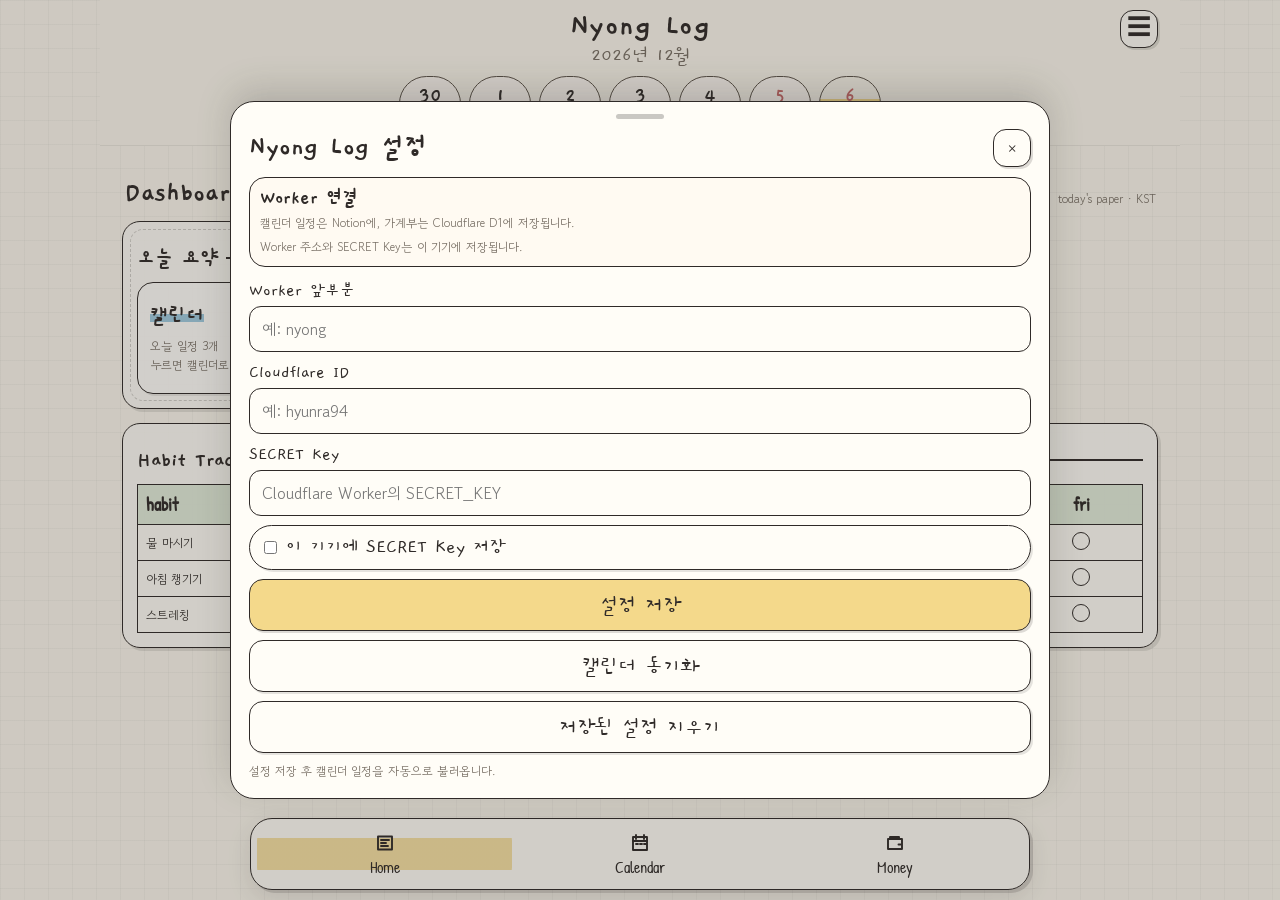
==== commit 10da2f2f: "Add files via upload" ====
--- a/index.html
+++ b/index.html
@@ -156,16 +156,6 @@
     }
   </style>
 
-  <style id="schedulePopupMobileStyle">
-    .schedulePopupBg{position:fixed;inset:0;z-index:70;background:transparent;display:block;}
-    .schedulePopupBg[hidden]{display:none;}
-    .schedulePopup{position:fixed;z-index:71;width:min(330px,calc(100vw - 28px));max-height:min(72svh,520px);overflow:auto;border:1.7px solid var(--line);border-radius:20px;background:rgba(255,250,242,.98);box-shadow:0 14px 34px rgba(47,42,40,.18),3px 3px 0 rgba(47,42,40,.14);padding:12px;}
-    .schedulePopup h4{margin:0 0 8px;font-family:'Gaegu';font-size:24px;line-height:1;}
-    .schedulePopup .scheduleItem{grid-template-columns:50px 1fr auto;}
-    .schedulePopupClose{position:absolute;top:8px;right:8px;width:28px;height:28px;border:1.2px solid var(--line);border-radius:999px;background:var(--card);font-family:'Gaegu';font-size:18px;line-height:1;}
-    .schedulePopup{transform-origin:top left;}
-    @media (min-width:960px){.schedulePopupBg{display:none!important}}
-  </style>
 
 
   
@@ -1316,12 +1306,6 @@
 <div class="field"><label>관련 프로젝트</label><select id="entryProject"><option value="">선택 안 함</option></select></div><button class="save" id="entrySaveBtn">일정 저장</button><p class="sheetNote">일정을 Notion에 저장합니다. 오프라인 시 캐시에 임시 보관됩니다.</p></form></section></div>
 
 
-    <div class="schedulePopupBg" id="schedulePopupBg" hidden>
-      <section class="schedulePopup" id="schedulePopup" role="dialog" aria-label="선택 날짜 일정">
-        <button class="schedulePopupClose" id="schedulePopupClose" type="button" aria-label="일정 창 닫기">×</button>
-        <div id="schedulePopupContent"></div>
-      </section>
-    </div>
 
 
 
@@ -1341,7 +1325,7 @@
       </section>
     </div>
 
-    <div class="sheetBg" id="settingsSheet" hidden><section class="sheet"><div class="handle"></div><div class="sheetHead"><h3>Nyong Log 설정</h3><button class="icon" id="closeSettings" type="button">×</button></div><div class="ruleBox"><strong>Worker 연결</strong><span>캘린더 일정은 Notion에, 가계부는 Cloudflare D1에 저장됩니다.</span><span>Worker 주소와 SECRET Key는 이 기기에 저장됩니다.</span></div><form class="entryForm" id="settingsForm"><div class="field"><label>Worker 앞부분</label><input id="settingWorkerName" autocomplete="off" placeholder="예: nyong-log"></div><div class="field"><label>Cloudflare ID</label><input id="settingWorkerId" autocomplete="off" placeholder="예: hyunra94"></div><div class="field"><label>SECRET Key</label><input id="settingSecretKey" type="password" autocomplete="current-password" placeholder="Cloudflare Worker의 SECRET_KEY"></div><label class="typeChip" style="justify-content:flex-start"><input type="checkbox" id="settingRememberSecret" checked> 이 기기에 SECRET Key 저장</label><button class="save" id="saveSettings" type="submit">설정 저장</button><button class="cancel" id="settingLoadNotion" type="button">캘린더 동기화</button><button class="cancel" id="installPwaBtn" type="button" hidden>앱 설치</button><button class="cancel" id="clearSettings" type="button">저장된 설정 지우기</button><p class="sheetNote" id="settingsStatus">설정 저장 후 캘린더 일정을 자동으로 불러옵니다.</p></form></section></div>
+    <div class="sheetBg" id="settingsSheet" hidden><section class="sheet"><div class="handle"></div><div class="sheetHead"><h3>Nyong Log 설정</h3><button class="icon" id="closeSettings" type="button">×</button></div><div class="ruleBox"><strong>Worker 연결</strong><span>캘린더 일정은 Notion에, 가계부는 Cloudflare D1에 저장됩니다.</span><span>Worker 주소와 SECRET Key는 이 기기에 저장됩니다.</span></div><form class="entryForm" id="settingsForm"><div class="field"><label>Worker 앞부분</label><input id="settingWorkerName" autocomplete="off" placeholder="예: nyong"></div><div class="field"><label>Cloudflare ID</label><input id="settingWorkerId" autocomplete="off" placeholder="예: hyunra94"></div><div class="field"><label>SECRET Key</label><input id="settingSecretKey" type="password" autocomplete="current-password" placeholder="Cloudflare Worker의 SECRET_KEY"></div><label class="typeChip" style="justify-content:flex-start"><input type="checkbox" id="settingRememberSecret" checked> 이 기기에 SECRET Key 저장</label><button class="save" id="saveSettings" type="submit">설정 저장</button><button class="cancel" id="settingLoadNotion" type="button">캘린더 동기화</button><button class="cancel" id="installPwaBtn" type="button" hidden>앱 설치</button><button class="cancel" id="clearSettings" type="button">저장된 설정 지우기</button><p class="sheetNote" id="settingsStatus">설정 저장 후 캘린더 일정을 자동으로 불러옵니다.</p></form></section></div>
 
 
 
@@ -1658,75 +1642,6 @@
         }
         box.innerHTML=`<h4>${d.getMonth()+1}/${d.getDate()} ${wk[d.getDay()]}</h4><div class="group">${scheduleRows(v.schedule)}</div>`;
       }
-      function showSchedulePopup(dateKeyValue,anchorEl){
-        if(isTabletLayout())return;
-        const v=visible(dateKeyValue);
-        const schedules=v.schedule||[];
-        if(!schedules.length){hideSchedulePopup();return}
-
-        const bg=$('#schedulePopupBg'), pop=$('#schedulePopup'), content=$('#schedulePopupContent');
-        if(!bg||!pop||!content)return;
-
-        const d=new Date(dateKeyValue+'T00:00:00');
-        content.innerHTML=`<h4>${d.getMonth()+1}/${d.getDate()} ${wk[d.getDay()]} 일정</h4>${scheduleRows(schedules)}`;
-
-        bg.hidden=false;
-        pop.style.visibility='hidden';
-        pop.style.left='0px';
-        pop.style.top='0px';
-
-        // 렌더링 직후 새로 만들어진 날짜 칸을 기준으로 다시 잡는다.
-        const liveAnchor=anchorEl?.isConnected?anchorEl:document.querySelector(`#calendarGrid .day[data-date="${dateKeyValue}"]`);
-        const rect=liveAnchor?.getBoundingClientRect?.();
-        const margin=10;
-        const gap=8;
-        const pw=pop.offsetWidth||Math.min(330,window.innerWidth-28);
-        const ph=pop.offsetHeight||220;
-
-        let left=margin;
-        let top=margin;
-
-        if(rect&&rect.width&&rect.height){
-          const rightLeft=rect.right+gap;
-          const leftSide=rect.left-pw-gap;
-          const bottomTop=rect.bottom+gap;
-          const topSide=rect.top-ph-gap;
-
-          // 1순위: 날짜 칸 바로 오른쪽
-          if(rightLeft+pw<=window.innerWidth-margin){
-            left=rightLeft;
-            top=rect.top;
-          }
-          // 2순위: 날짜 칸 바로 왼쪽
-          else if(leftSide>=margin){
-            left=leftSide;
-            top=rect.top;
-          }
-          // 3순위: 날짜 칸 아래
-          else if(bottomTop+ph<=window.innerHeight-margin){
-            left=rect.left;
-            top=bottomTop;
-          }
-          // 4순위: 날짜 칸 위
-          else if(topSide>=margin){
-            left=rect.left;
-            top=topSide;
-          }
-          // 마지막: 화면 안쪽 중앙 보정
-          else{
-            left=rect.left+(rect.width-pw)/2;
-            top=rect.top+(rect.height-ph)/2;
-          }
-        }
-
-        left=Math.min(Math.max(left,margin),window.innerWidth-pw-margin);
-        top=Math.min(Math.max(top,margin),window.innerHeight-ph-margin);
-
-        pop.style.left=Math.round(left)+'px';
-        pop.style.top=Math.round(top)+'px';
-        pop.style.visibility='visible';
-      }
-      function hideSchedulePopup(){const bg=$('#schedulePopupBg');if(bg)bg.hidden=true}
       function updateEntryMode(){
         const f=$('#entryForm'),s=$('#addSchedule'),t=$('#addTodo'),d=$('#addDaily');
         if(editingCalendarRecord&&!s.checked&&!t.checked&&!d.checked){
@@ -1786,7 +1701,6 @@
         $('#deleteEntry')&&($('#deleteEntry').hidden=true);
         updateEntryMode();
         $('#entrySheet').hidden=false;
-        hideSchedulePopup();
       }
       function openCalendarEdit(type,id){
         const item=(type==='schedule'?state.schedules:state.tasks).find(x=>x.id===id);
@@ -1811,7 +1725,6 @@
         $('#addDaily').checked=type==='daily';
         updateEntryMode();
         $('#entrySheet').hidden=false;
-        hideSchedulePopup();
       }
       async function deleteCalendarEntry(){
         if(!editingCalendarRecord?.id)return;
@@ -2305,11 +2218,11 @@
         setTimeout(()=>loadCalendarFromWorker(true),60);
         document.querySelector('#calendar')?.scrollIntoView({behavior:'smooth',block:'start'});
       }
-      $('#calendarGrid').onclick=e=>{const d=e.target.closest('.day');if(d){const picked=d.dataset.date;selected=picked;renderCal();if(!isTabletLayout()){const liveDay=$(`#calendarGrid .day[data-date="${picked}"]`);showSchedulePopup(picked,liveDay)}}};$('#monthTitle')?.addEventListener('click',()=>{document.querySelector('#calendar')?.scrollIntoView({behavior:'smooth',block:'start'});});$('#prevMonth').onclick=()=>moveCalendarMonth(-1);$('#nextMonth').onclick=()=>moveCalendarMonth(1);$('#calendarTodayBtn')&&($('#calendarTodayBtn').onclick=goCalendarToday);$$('.tab[data-type]').forEach(t=>t.onclick=()=>{const type=t.dataset.type,on=Object.values(state.show).filter(Boolean).length;if(state.show[type]&&on===1)return;state.show[type]=!state.show[type];t.classList.toggle('on',state.show[type]);renderCal()});$('#openEntry').onclick=openEntry;$('#closeEntry').onclick=()=>{editingCalendarRecord=null;$('#entrySheet').hidden=true;};$('#deleteEntry')?.addEventListener('click',deleteCalendarEntry);$('#addSchedule').onchange=updateEntryMode;$('#entryForm').onsubmit=saveEntry;$('#entrySubject')?.addEventListener('keydown',e=>{if(e.key==='Enter'&&e.ctrlKey){e.preventDefault();const el=e.currentTarget;const start=el.selectionStart??el.value.length,end=el.selectionEnd??el.value.length;el.value=el.value.slice(0,start)+'\n'+el.value.slice(end);el.selectionStart=el.selectionEnd=start+1;}});$('#calendarDetail').addEventListener('click',e=>{if(e.target.closest('a'))return;const edit=e.target.closest('[data-calendar-edit]');if(edit&&edit.dataset.calendarEdit){openCalendarEdit(edit.dataset.calendarType,edit.dataset.calendarEdit);return}const open=e.target.closest('[data-open-schedule-popup]');if(open){const dayEl=$(`#calendarGrid .day[data-date="${selected}"]`);showSchedulePopup(selected,dayEl)}});const schedulePopupBg=$('#schedulePopupBg');if(schedulePopupBg)schedulePopupBg.addEventListener('click',e=>{if(e.target===schedulePopupBg)hideSchedulePopup()});const schedulePopupClose=$('#schedulePopupClose');if(schedulePopupClose)schedulePopupClose.onclick=hideSchedulePopup;const schedulePopupContent=$('#schedulePopupContent');if(schedulePopupContent)schedulePopupContent.addEventListener('click',e=>{if(e.target.closest('a'))return;const edit=e.target.closest('[data-calendar-edit]');if(edit&&edit.dataset.calendarEdit)openCalendarEdit(edit.dataset.calendarType,edit.dataset.calendarEdit)});document.addEventListener('click',e=>{const bg=$('#schedulePopupBg');if(!bg||bg.hidden||isTabletLayout())return;if(e.target.closest('#schedulePopup')||e.target.closest('.day')||e.target.closest('[data-open-schedule-popup]'))return;hideSchedulePopup()});      const openSettingsBtn=$('#openSettings');if(openSettingsBtn)openSettingsBtn.onclick=openSettings;const closeSettingsBtn=$('#closeSettings');if(closeSettingsBtn)closeSettingsBtn.onclick=closeSettings;const settingsForm=$('#settingsForm');if(settingsForm)settingsForm.onsubmit=saveSettingsForm;const settingLoadBtn=$('#settingLoadNotion');if(settingLoadBtn)settingLoadBtn.onclick=async()=>{await loadProjectsFromWorker(true);loadCalendarFromWorker(false)};const clearSettingsBtn=$('#clearSettings');if(clearSettingsBtn)clearSettingsBtn.onclick=()=>{clearPaperConfig();fillSettingsForm();const s=$('#settingsStatus');if(s)s.textContent='저장된 설정을 지웠어요.'};const cancelToggle=$('#showCanceledSchedules');if(cancelToggle){cancelToggle.checked=state.showCanceled;cancelToggle.onchange=()=>{state.showCanceled=cancelToggle.checked;loadCalendarFromWorker(false)}};const dateStripEl=$('#dateStrip');if(dateStripEl)dateStripEl.ondblclick=toggleWeekStrip;const stickyTopEl=$('#stickyTop');if(stickyTopEl)stickyTopEl.ondblclick=()=>{localStorage.setItem('paperWeekStripHidden','false');applyWeekStripHidden()};const currentMonthLabel=$('#stickyMonthLabel');if(currentMonthLabel)currentMonthLabel.textContent=`${today.getFullYear()}년 ${String(today.getMonth()+1).padStart(2,'0')}월`;applyWeekStripHidden();dateStrip();      ['addSchedule','entrySubject'].forEach(id=>{const el=$('#'+id);if(el){el.addEventListener('input',updateAppointmentTargetVisibility);el.addEventListener('change',updateAppointmentTargetVisibility);}});
+      $('#calendarGrid').onclick=e=>{const d=e.target.closest('.day');if(d){selected=d.dataset.date;renderCal();renderDetail();}};$('#monthTitle')?.addEventListener('click',()=>{document.querySelector('#calendar')?.scrollIntoView({behavior:'smooth',block:'start'});});$('#prevMonth').onclick=()=>moveCalendarMonth(-1);$('#nextMonth').onclick=()=>moveCalendarMonth(1);$('#calendarTodayBtn')&&($('#calendarTodayBtn').onclick=goCalendarToday);$$('.tab[data-type]').forEach(t=>t.onclick=()=>{const type=t.dataset.type,on=Object.values(state.show).filter(Boolean).length;if(state.show[type]&&on===1)return;state.show[type]=!state.show[type];t.classList.toggle('on',state.show[type]);renderCal()});$('#openEntry').onclick=openEntry;$('#closeEntry').onclick=()=>{editingCalendarRecord=null;$('#entrySheet').hidden=true;};$('#deleteEntry')?.addEventListener('click',deleteCalendarEntry);$('#addSchedule').onchange=updateEntryMode;$('#entryForm').onsubmit=saveEntry;$('#entrySubject')?.addEventListener('keydown',e=>{if(e.key==='Enter'&&e.ctrlKey){e.preventDefault();const el=e.currentTarget;const start=el.selectionStart??el.value.length,end=el.selectionEnd??el.value.length;el.value=el.value.slice(0,start)+'\n'+el.value.slice(end);el.selectionStart=el.selectionEnd=start+1;}});$('#calendarDetail').addEventListener('click',e=>{if(e.target.closest('a'))return;const edit=e.target.closest('[data-calendar-edit]');if(edit&&edit.dataset.calendarEdit)openCalendarEdit(edit.dataset.calendarType,edit.dataset.calendarEdit)});      const openSettingsBtn=$('#openSettings');if(openSettingsBtn)openSettingsBtn.onclick=openSettings;const closeSettingsBtn=$('#closeSettings');if(closeSettingsBtn)closeSettingsBtn.onclick=closeSettings;const settingsForm=$('#settingsForm');if(settingsForm)settingsForm.onsubmit=saveSettingsForm;const settingLoadBtn=$('#settingLoadNotion');if(settingLoadBtn)settingLoadBtn.onclick=async()=>{await loadProjectsFromWorker(true);loadCalendarFromWorker(false)};const clearSettingsBtn=$('#clearSettings');if(clearSettingsBtn)clearSettingsBtn.onclick=()=>{clearPaperConfig();fillSettingsForm();const s=$('#settingsStatus');if(s)s.textContent='저장된 설정을 지웠어요.'};const cancelToggle=$('#showCanceledSchedules');if(cancelToggle){cancelToggle.checked=state.showCanceled;cancelToggle.onchange=()=>{state.showCanceled=cancelToggle.checked;loadCalendarFromWorker(false)}};const dateStripEl=$('#dateStrip');if(dateStripEl)dateStripEl.ondblclick=toggleWeekStrip;const stickyTopEl=$('#stickyTop');if(stickyTopEl)stickyTopEl.ondblclick=()=>{localStorage.setItem('paperWeekStripHidden','false');applyWeekStripHidden()};const currentMonthLabel=$('#stickyMonthLabel');if(currentMonthLabel)currentMonthLabel.textContent=`${today.getFullYear()}년 ${String(today.getMonth()+1).padStart(2,'0')}월`;applyWeekStripHidden();dateStrip();      ['addSchedule','entrySubject'].forEach(id=>{const el=$('#'+id);if(el){el.addEventListener('input',updateAppointmentTargetVisibility);el.addEventListener('change',updateAppointmentTargetVisibility);}});
 renderCal();renderDashboard();restoreCalendarCache();
       const savedPage=localStorage.getItem(ACTIVE_PAGE_KEY)||'dashboard';
       page(savedPage,{scroll:false});
-      if(hasPaperConfig()){setTimeout(()=>{loadProjectsFromWorker(true);loadCalendarFromWorker(true);loadDashboardTodayFromWorker()},300)}else setTimeout(()=>openSettings(),250);window.addEventListener('resize',()=>{hideSchedulePopup();renderDetail()});console.assert($('#stickyMonthLabel'),'test: header month label exists');console.assert($$('.navBtn').length===3,'test: nav has 3 tabs');console.assert($('#calendarGrid'),'test: calendar grid exists');
+      if(hasPaperConfig()){setTimeout(()=>{loadProjectsFromWorker(true);loadCalendarFromWorker(true);loadDashboardTodayFromWorker()},300)}else setTimeout(()=>openSettings(),250);window.addEventListener('resize',()=>{renderDetail()});console.assert($('#stickyMonthLabel'),'test: header month label exists');console.assert($$('.navBtn').length===3,'test: nav has 3 tabs');console.assert($('#calendarGrid'),'test: calendar grid exists');
     });
   </script>
 
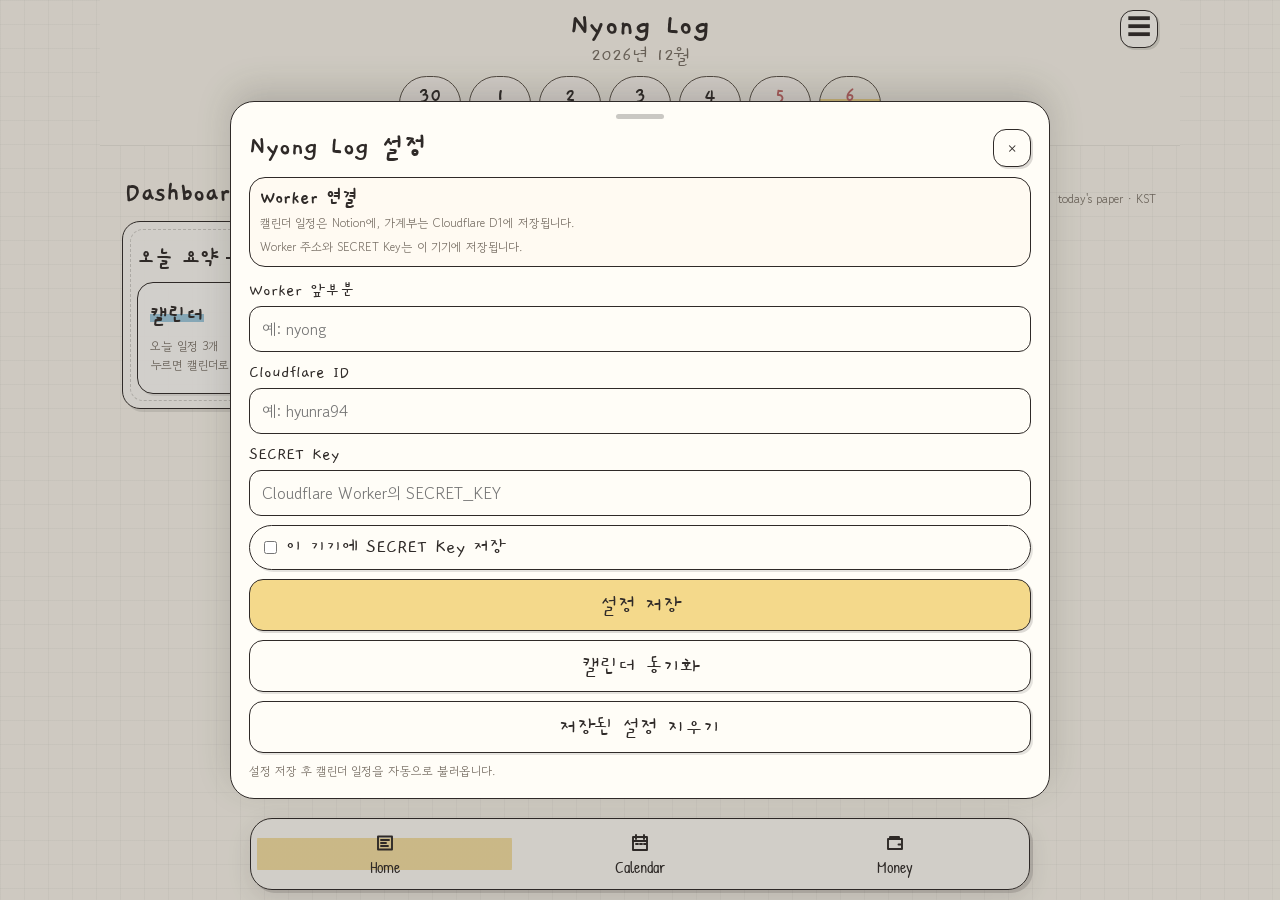
==== commit 0db0b33e: "Add files via upload" ====
--- a/index.html
+++ b/index.html
@@ -144,7 +144,7 @@
       #dashboard.page.on,#budget.page.on,#boss.page.on{display:grid;grid-template-columns:repeat(2,minmax(0,1fr));gap:14px;align-items:start;}
       #dashboard .title,#budget .title,#boss .title,#calendar .title{grid-column:1/-1;margin-bottom:0;}
       #dashboard .card,#budget .card,#boss .card{margin-bottom:0;}.moneyTopBar{grid-column:1/-1;}
-      #dashboard #habitBlock,#budget article:last-child,#boss article:last-child{grid-column:1/-1;}
+      #budget article:last-child{grid-column:1/-1;}
       .moneyTabs{margin-top:12px;}
       .chips{grid-template-columns:repeat(6,minmax(0,1fr));}
     }
@@ -607,186 +607,6 @@
   </style>
 
 
-  <style id="bossNotionV47Style">
-    .bossSumV47{grid-template-columns:repeat(2,minmax(0,1fr))}
-    .bossLootTag{background:#faecec;color:#9f4f4f}
-    .bossMemoInput{
-      grid-column:1/-1;
-      width:100%;
-      min-width:0;
-      border:1.1px solid rgba(47,42,40,.35);
-      border-radius:12px;
-      background:#fffaf4;
-      padding:6px 8px;
-      font-size:12px;
-    }
-    .bossChip .bossCalcLine{
-      grid-column:1/-1;
-      display:flex;
-      gap:5px;
-      flex-wrap:wrap;
-      align-items:center;
-      color:var(--sub);
-      font-size:11px;
-      line-height:1.35;
-    }
-    .bossAction#loadBossNotion{background:#d9ebf5}
-    @media(min-width:700px){.bossSumV47{grid-template-columns:repeat(4,minmax(0,1fr))}}
-  </style>
-
-
-  <style id="bossGroupOrderV50Style">
-    #characterChips{
-      display:flex!important;
-      flex-wrap:nowrap!important;
-      gap:7px!important;
-      overflow-x:auto!important;
-      padding:2px 0 4px!important;
-      -webkit-overflow-scrolling:touch;
-      scrollbar-width:none;
-    }
-    #characterChips::-webkit-scrollbar{display:none}
-    #characterChips .chip{
-      flex:0 0 auto!important;
-      min-width:auto!important;
-      padding:8px 12px!important;
-      white-space:nowrap!important;
-      font-size:20px!important;
-    }
-    #characterChips .chip.iconOnly{
-      width:44px!important;
-      min-width:44px!important;
-      height:42px!important;
-      padding:0!important;
-      display:grid!important;
-      place-items:center!important;
-      font-size:22px!important;
-    }
-    #characterChips .chip.lootChip{
-      width:42px!important;
-      min-width:42px!important;
-      height:42px!important;
-      font-size:20px!important;
-    }
-    .bossFamilyList{
-      display:grid;
-      gap:10px;
-    }
-    .bossFamilyBlock{
-      border:1.3px solid var(--line);
-      border-radius:17px;
-      padding:9px;
-      background:rgba(255,255,255,.22);
-    }
-    .bossFamilyBlockTitle{
-      display:flex;
-      justify-content:space-between;
-      align-items:center;
-      gap:8px;
-      margin:0 0 7px;
-      font-family:'Gaegu';
-      font-size:22px;
-      line-height:1.05;
-    }
-    .bossFamilyItems{
-      display:grid;
-      grid-template-columns:1fr;
-      gap:7px;
-    }
-    @media(min-width:700px){
-      .bossFamilyItems{grid-template-columns:repeat(2,minmax(0,1fr))}
-    }
-  </style>
-
-
-  <style id="bossSettingUXV52">
-    .bossSheetActions{display:flex;gap:8px;align-items:center}
-    #bossRuleHelp{font-family:'Gaegu';font-size:24px;background:#fffaf4}
-    .bossRuleBox[hidden]{display:none!important}
-    .bossSettingSticky{
-      position:sticky;
-      top:0;
-      z-index:12;
-      margin:0 0 10px;
-      padding:0 0 8px;
-      background:rgba(255,253,247,.98);
-      backdrop-filter:blur(8px);
-    }
-    .bossSettingSticky .bossSettingSummary{
-      position:static!important;
-      margin:0 0 8px!important;
-    }
-    .bossSettingCharacter{
-      margin:0;
-      padding:8px 10px 10px;
-      border:1.4px solid var(--line);
-      border-radius:16px;
-      background:#fffaf2;
-      box-shadow:0 4px 12px rgba(47,42,40,.06);
-    }
-    .bossSettingCharacter label{margin-bottom:5px}
-    #bossSettingNote.saving{color:#8b6a17}
-    #bossSettingNote.saved{color:#4c7f58}
-    #bossSettingNote.error{color:#a44d4d}
-  </style>
-
-
-  <style id="bossReadabilityV53">
-    .bossFamilyList,.bossFamilyBlock,.bossFamilyItems{display:contents!important}
-    .bossFamilyBlockTitle{display:none!important}
-    .bossBucket{
-      margin-top:10px;
-      border:1.2px dashed rgba(47,42,40,.35);
-      border-radius:15px;
-      padding:8px;
-      background:rgba(255,255,255,.18);
-    }
-    .bossBucket:has(.bossEmpty){display:none}
-    .bossChip .bossCalcLine{display:none!important}
-    .bossMemoInput{display:none!important}
-    .bossLootBtn{
-      border:1.1px solid rgba(47,42,40,.5);
-      border-radius:999px;
-      background:#fffaf4;
-      padding:3px 7px;
-      font-family:'Gaegu';
-      font-size:15px;
-      line-height:1;
-      white-space:nowrap;
-    }
-    .bossLootBtn.hasLoot{
-      background:#faecec;
-      color:#9f4f4f;
-    }
-    #bossLootMemo{
-      width:100%;
-      resize:vertical;
-      min-height:128px;
-      border:1.5px solid var(--line);
-      border-radius:16px;
-      padding:10px 12px;
-      background:var(--card);
-      font-family:'Gowun Dodum';
-      font-size:14px;
-      line-height:1.5;
-    }
-  </style>
-
-
-  <style id="bossNameLootV54">
-    .bossChipName{
-      cursor:pointer;
-      text-decoration:underline;
-      text-decoration-thickness:1px;
-      text-underline-offset:4px;
-      text-decoration-color:rgba(47,42,40,.28);
-    }
-    .bossChipName.hasLoot{
-      color:#9f4f4f;
-      background:linear-gradient(transparent 58%, rgba(250,236,236,.9) 0);
-    }
-    .bossLootBtn{display:none!important}
-  </style>
 
 
   <style id="moneyDuplicateGuardV63">
@@ -795,6 +615,18 @@
       pointer-events:none;
       filter:saturate(.8);
     }
+    .moneyTitleEditBtn{
+      border:1.1px solid rgba(47,42,40,.45);
+      border-radius:999px;
+      background:var(--card);
+      padding:3px 9px;
+      font-family:'Gaegu';
+      font-size:14px;
+      line-height:1;
+      color:var(--sub);
+      white-space:nowrap;
+    }
+    .moneyTitleEditBtn:active{background:var(--yellow)}
   </style>
 
 
@@ -908,11 +740,8 @@
       width:min(calc(100vw - 20px),260px)!important;
     }
     body.viewWork .navBtn[data-target="budget"],
-    body.viewWork .navBtn[data-target="boss"],
     body.viewWork #budget,
-    body.viewWork #boss,
     body.viewWork .mini.jump[data-target="budget"],
-    body.viewWork .mini.jump[data-target="boss"],
     body.viewWork .dailyLogGroup{
       display:none!important;
     }
@@ -985,179 +814,6 @@
   </style>
 
 
-  <style id="bossWeekNavV79">
-    .bossWeekNav{display:inline-flex;align-items:center;gap:7px;margin-top:3px}
-    .bossWeekNav #bossWeekTitle{min-width:122px;text-align:center;display:inline-flex;justify-content:center;align-items:center}
-    .weekArrow{width:32px;height:32px;border:1.5px solid var(--line);border-radius:999px;background:var(--card);box-shadow:1.5px 1.5px 0 rgba(47,42,40,.12);font-family:'Gaegu';font-size:17px;line-height:1}
-    .bossWeekNavCard .icon{font-size:22px}
-  </style>
-
-  <style id="bossV92Fix">
-    #characterChips{
-      display:flex!important;
-      flex-wrap:wrap!important;
-      overflow:visible!important;
-      gap:6px!important;
-      padding:2px 0!important;
-      scrollbar-width:auto!important;
-    }
-    #characterChips .chip{
-      flex:0 0 auto!important;
-      min-width:auto!important;
-      width:auto!important;
-      height:auto!important;
-      max-width:none!important;
-      padding:8px 11px!important;
-      overflow:visible!important;
-      text-overflow:clip!important;
-      white-space:nowrap!important;
-    }
-    .bossBulk{display:none!important}
-    .bossBucketTitle .tag.y{display:none!important}
-    .bossLootLine{
-      grid-column:1/-1;
-      display:grid;
-      grid-template-columns:1fr auto;
-      gap:8px;
-      align-items:center;
-      margin:-3px 0 5px 48px;
-      padding:5px 8px;
-      border-left:3px solid rgba(203,130,142,.72);
-      background:rgba(250,236,236,.58);
-      color:#9f4f4f;
-      border-radius:9px;
-      font-size:13px;
-      line-height:1.35;
-      cursor:pointer;
-    }
-    .bossLootLine .lootText{
-      overflow:hidden;
-      text-overflow:ellipsis;
-      white-space:nowrap;
-    }
-    .bossLootLine .lootMoney{
-      font-family:'Gaegu';
-      font-weight:700;
-      white-space:nowrap;
-    }
-    .bossChipName.hasLoot{
-      color:inherit!important;
-      background:none!important;
-    }
-    .bossChipName small{display:none!important}
-    .bossSum .bossMoneyBrief{
-      cursor:pointer;
-      text-decoration:underline;
-      text-underline-offset:3px;
-      font-family:'Gaegu';
-      font-size:clamp(20px,5vw,28px);
-      font-weight:700;
-    }
-  </style>
-
-  <style id="bossLootSectionV93">
-    #characterChips{
-      display:flex!important;
-      flex-wrap:wrap!important;
-      overflow:visible!important;
-      gap:6px!important;
-      padding:2px 0!important;
-    }
-    #characterChips .chip{
-      flex:0 0 auto!important;
-      width:auto!important;
-      min-width:auto!important;
-      height:auto!important;
-      padding:8px 11px!important;
-      white-space:nowrap!important;
-      overflow:visible!important;
-      text-overflow:clip!important;
-    }
-    .bossBulk{display:none!important}
-    .bossBucketTitle .tag.y{display:none!important}
-    .bossChip .bossLootLine{display:none!important}
-    .bossLootBucket{
-      border:1.2px dashed rgba(203,130,142,.72);
-      border-radius:17px;
-      padding:9px;
-      background:rgba(250,236,236,.42);
-      margin-top:10px;
-    }
-    .bossLootBucket .bossBucketTitle{
-      color:#9f4f4f;
-    }
-    .bossLootItem{
-      display:grid;
-      grid-template-columns:1fr auto;
-      gap:8px;
-      align-items:center;
-      padding:7px 8px;
-      border-bottom:1px solid rgba(203,130,142,.22);
-      cursor:pointer;
-      color:#8f5656;
-      font-size:14px;
-    }
-    .bossLootItem:last-child{border-bottom:0}
-    .bossLootItem .lootText{
-      overflow:hidden;
-      text-overflow:ellipsis;
-      white-space:nowrap;
-    }
-    .bossLootItem .lootMoney{
-      font-family:'Gaegu';
-      font-size:18px;
-      font-weight:700;
-      white-space:nowrap;
-    }
-    .bossSum .bossMoneyBrief{
-      cursor:pointer;
-      text-decoration:underline;
-      text-underline-offset:3px;
-      font-family:'Gaegu';
-      font-size:clamp(20px,5vw,28px);
-      font-weight:700;
-    }
-  </style>
-
-  <style id="bossLootTopV94">
-    .bossChip .bossLootLine{display:none!important}
-    .bossLootBucket{
-      order:-1;
-      margin:0 0 10px!important;
-      border:1.2px dashed rgba(203,130,142,.72);
-      border-radius:17px;
-      padding:9px;
-      background:rgba(250,236,236,.45);
-    }
-    .bossLootBucket .bossBucketTitle{
-      color:#9f4f4f;
-      margin-bottom:6px;
-    }
-    .bossLootItem{
-      display:grid;
-      grid-template-columns:1fr auto;
-      gap:8px;
-      align-items:center;
-      padding:7px 8px;
-      border-bottom:1px solid rgba(203,130,142,.22);
-      cursor:pointer;
-      color:#8f5656;
-      font-size:14px;
-    }
-    .bossLootItem:last-child{border-bottom:0}
-    .bossLootItem .lootText{
-      overflow:hidden;
-      text-overflow:ellipsis;
-      white-space:nowrap;
-    }
-    .bossLootItem .lootMoney{
-      font-family:'Gaegu';
-      font-size:18px;
-      font-weight:700;
-      white-space:nowrap;
-    }
-    .bossBucketTitle .tag.y{display:none!important}
-  </style>
 
 
 
@@ -1215,10 +871,6 @@
           <button class="mini jump" data-target="calendar"><h3><span class="blue">캘린더</span></h3><p id="dashCalendarSummary">오늘 일정 불러오는 중</p></button>
           <button class="mini jump" data-target="budget"><h3><span class="pink">가계부</span></h3><p id="dashMoneySummary">오늘 기준 월 가계부 불러오는 중</p></button>
         </div>
-      </article>
-      <article class="card" id="habitBlock">
-        <div class="divTitle">Habit Tracker</div>
-        <table class="habit"><thead><tr><th>habit</th><th>mon</th><th>tue</th><th>wed</th><th>thu</th><th>fri</th></tr></thead><tbody><tr><td>물 마시기</td><td><span class="round done"></span></td><td><span class="round done"></span></td><td><span class="round done"></span></td><td><span class="round"></span></td><td><span class="round"></span></td></tr><tr><td>아침 챙기기</td><td><span class="round done"></span></td><td><span class="round"></span></td><td><span class="round done"></span></td><td><span class="round"></span></td><td><span class="round"></span></td></tr><tr><td>스트레칭</td><td><span class="round"></span></td><td><span class="round done"></span></td><td><span class="round"></span></td><td><span class="round"></span></td><td><span class="round"></span></td></tr></tbody></table>
       </article>
     </section>
 
@@ -1339,14 +991,26 @@
             <button class="moneyTypeBtn" data-money-type="income" type="button">수입</button>
             <button class="moneyTypeBtn" data-money-type="savings" type="button">저축</button>
           </div>
-          <div class="field"><label>내용</label><input id="moneyEntryTitle" autocomplete="off" autocapitalize="off" autocorrect="off" spellcheck="false" required placeholder="예: 주유비, 5월 월급"></div>
+          <div class="field"><label style="display:flex;justify-content:space-between;align-items:center">내용 <button class="moneyTitleEditBtn" id="openMoneyTitleEdit" type="button">✎ 항목 편집</button></label><select id="moneyEntryTitle" required></select></div>
           <div class="row2"><div class="field"><label>날짜</label><input id="moneyEntryDate" type="date" required></div><div class="field"><label>금액</label><div class="moneyAmountControl"><input id="moneyEntryAmount" inputmode="decimal" autocomplete="off" autocapitalize="off" autocorrect="off" spellcheck="false" required placeholder="12000"><button class="moneyCalcOpenBtn" id="openMoneyCalc" type="button" aria-label="계산기 열기" title="계산기"><img class="calcIconImg" src="./icons/calc-icon.png" alt=""></button></div></div></div>
-          <div class="row2"><div class="field"><label>분류</label><select id="moneyEntrySubject"></select></div><div class="field"><label id="moneyCardLabel">결제수단</label><select id="moneyEntryCard"></select></div></div>
-          <div class="field moneyIncomeOnly" hidden><label>기타</label><input id="moneyEntryMemo" placeholder="수입 메모"></div>
-          <div class="moneySaveActions"><button class="save" type="submit">저장하기</button><button class="cancel" id="moneySaveContinue" type="button">연속 추가</button></div>
+          <div class="field"><label>메모</label><textarea id="moneyEntryMemo" placeholder="메모 (선택)" rows="2" style="width:100%;padding:10px 12px;border:1.5px solid var(--line);border-radius:12px;background:var(--card);font-family:'Gowun Dodum';font-size:14px;line-height:1.45;resize:vertical"></textarea></div>
+          <div class="moneySaveActions"><button class="save" type="submit">저장하기</button></div>
           <p class="sheetNote" id="moneyEntryStatus">저장 후 현재 월 가계부가 자동으로 갱신됩니다.</p>
           <p class="sheetNote" id="moneyEntryError" style="color:#b55b5b;display:none"></p>
         </form>
+      </section>
+    </div>
+
+    <div class="sheetBg" id="moneyTitleEditSheet" hidden>
+      <section class="sheet">
+        <div class="handle"></div>
+        <div class="sheetHead"><h3 id="moneyTitleEditTitle">내용 항목 편집</h3><button class="icon" id="closeMoneyTitleEdit" type="button">×</button></div>
+        <div class="field" style="flex-direction:row;display:flex;gap:6px">
+          <input id="moneyTitleEditInput" autocomplete="off" placeholder="새 항목 입력" style="flex:1;padding:10px 12px;border:1.5px solid var(--line);border-radius:12px;background:var(--card)">
+          <button class="save" id="addMoneyTitleItem" type="button" style="white-space:nowrap">추가</button>
+        </div>
+        <ul class="list" id="moneyTitleEditList"></ul>
+        <p class="sheetNote">항목을 길게 누르거나 × 버튼으로 삭제할 수 있어요.</p>
       </section>
     </div>
 
@@ -1743,456 +1407,6 @@
           const status=$('#syncStatus');if(status)status.textContent='기록을 삭제했어요.';
         }catch(err){alert('삭제 실패: '+err.message)}
       }
-      function bossDivisor(r){if(r.partyType==='duo')return 2;if(r.partyType==='other')return Number(r.otherParty||3);return 1}
-      const BOSS_PARTY_PREF_KEY='paperLogBossPartyPrefsV1';
-      function getBossPartyPrefs(){try{return JSON.parse(localStorage.getItem(BOSS_PARTY_PREF_KEY)||'{}')}catch{return {}}}
-      function setBossPartyPrefs(prefs){try{localStorage.setItem(BOSS_PARTY_PREF_KEY,JSON.stringify(prefs||{}))}catch(err){console.warn('보스 파티 설정 저장 실패:',err)}}
-      function bossPartyPrefKey(r){return `${r.charId||''}_${r.bossId||''}`}
-      function saveBossPartyPref(r){
-        if(!r||!r.charId||!r.bossId)return;
-        const prefs=getBossPartyPrefs();
-        prefs[bossPartyPrefKey(r)]={partyType:r.partyType||'solo',otherParty:Number(r.otherParty||3)};
-        setBossPartyPrefs(prefs);
-      }
-      function applyBossPartyPref(r){
-        if(!r||!r.charId||!r.bossId)return r;
-        const pref=getBossPartyPrefs()[bossPartyPrefKey(r)];
-        if(pref){
-          r.partyType=pref.partyType||r.partyType||'solo';
-          r.otherParty=Number(pref.otherParty||r.otherParty||3);
-        }
-        return r;
-      }
-      function syncBossPartyPrefs(){
-        bossRecords.forEach(r=>{
-          if(r.clear||r.recordId)saveBossPartyPref(r);
-          else applyBossPartyPref(r);
-        });
-      }
-      function parseBossLoot(text){
-        const lines=String(text||'').split(/\n|,/).map(x=>x.trim()).filter(Boolean);
-        let total=0;
-        for(const line of lines){
-          let matched=false;
-          const eokMatches=[...line.matchAll(/([0-9]+(?:\.[0-9]+)?)\s*억/g)];
-          if(eokMatches.length){
-            eokMatches.forEach(m=>{total+=Math.round(Number(m[1])*100000000)});
-            matched=true;
-          }
-          if(!matched){
-            const raw=[...line.replace(/,/g,'').matchAll(/([0-9]{5,})/g)];
-            if(raw.length)total+=Number(raw[raw.length-1][1]||0);
-          }
-        }
-        return total;
-      }
-      function escapeAttr(v){return String(v||'').replace(/&/g,'&amp;').replace(/"/g,'&quot;').replace(/</g,'&lt;').replace(/>/g,'&gt;')}
-      function escapeHTML(v){return String(v||'').replace(/&/g,'&amp;').replace(/</g,'&lt;').replace(/>/g,'&gt;')}
-      function crystalValue(r){return Math.floor(Number(r.price||0)/bossDivisor(r))}
-      function lootValue(r){return parseBossLoot(r.memo||r.lootMemo||'')}
-      function recordValue(r){return crystalValue(r)}
-      function uniqueMemoLines(text){
-        const seen=new Set();
-        return String(text||'').split(/\n+/).map(x=>x.trim()).filter(Boolean).filter(line=>{
-          const key=line.replace(/\s+/g,' ');
-          if(seen.has(key))return false;
-          seen.add(key);
-          return true;
-        });
-      }
-      function charLootMemo(charId){return uniqueMemoLines(bossLootMemos[charId]||'').join('\n')}
-      function charLootValue(charId){return parseBossLoot(charLootMemo(charId))}
-      function appendBossMemoLine(current,bossName,text){
-        const clean=String(text||'').trim();
-        if(!clean)return String(current||'').trim();
-        const line=`${bossName}: ${clean}`;
-        const cur=uniqueMemoLines(current).join('\n');
-        return cur?`${cur}\n${line}`:line;
-      }
-      function renderLootBucket(charId){
-        const lines=uniqueMemoLines(bossLootMemos[charId]||'');
-        if(!lines.length)return '';
-        const total=parseBossLoot(lines.join('\n'));
-        return `<div class="bossBucket bossLootBucket"><div class="bossBucketTitle"><span>득템</span><span class="tag y">합계 ${won(total)}</span></div>${lines.map((line,i)=>`<div class="bossLootItem" data-charloot="${charId}" data-lootindex="${i}" title="득템 메모 보기"><span class="lootText">🎁 ${escapeHTML(line)}</span><span class="lootMoney">${won(parseBossLoot(line))}</span></div>`).join('')}</div>`;
-      }
-      function renderBossChip(r){
-        const total=crystalValue(r);
-        return `<div class="bossChip ${r.clear?'clear':''}"><button class="check ${r.clear?'done':''}" data-bosskey="${r.key}" type="button" aria-label="보스 격파 체크"></button><span class="bossChipName" data-bossloot="${r.key}" title="득템 메모 추가">${r.name}</span><select class="partyMode" data-partykey="${r.key}"><option value="solo" ${r.partyType==='solo'?'selected':''}>1인</option><option value="duo" ${r.partyType==='duo'?'selected':''}>2인</option><option value="other" ${r.partyType==='other'?'selected':''}>기타</option></select>${r.partyType==='other'?`<select class="otherParty" data-otherpartykey="${r.key}">${[3,4,5,6].map(n=>`<option value="${n}" ${Number(r.otherParty||3)===n?'selected':''}>${n}인</option>`).join('')}</select>`:''}<span class="price">${won(total)}</span><button class="bossDelete" data-deleteboss="${r.key}" type="button" aria-label="보스 삭제">×</button></div>`;
-      }
-      function sortBossRowsByCrystal(records){return [...records].sort((a,b)=>crystalValue(a)-crystalValue(b)||String(a.name||'').localeCompare(String(b.name||''),'ko'))}
-      function renderBossBucket(label,type,records){
-        if(!records.length)return '';
-        const sorted=sortBossRowsByCrystal(records);
-        return `<div class="bossBucket"><div class="bossBucketTitle"><span>${label}</span></div>${sorted.map(renderBossChip).join('')}</div>`;
-      }
-      function renderBoss(){
-        updateBossWeekTitle();
-        syncBossPartyPrefs();
-        dedupeBossRecords();
-        const chips=$('#characterChips');
-        chips.innerHTML=[chars.find(c=>c.id==='all')||{id:'all',name:'전체'},...orderBossChars(chars.filter(c=>c.id!=='all'&&!isHiddenBossCharacterName(c.name)))].map(c=>`<button class="chip ${bossFilter===c.id?'on':''} ${c.id==='all'?'iconOnly':''} ${String(c.name||'').includes('득템')?'iconOnly lootChip':''}" data-id="${c.id}" title="${bossChipTitle(c)}" aria-label="${bossChipTitle(c)}">${bossChipLabel(c)}</button>`).join('');
-        const list=$('#bossList'), rows=bossRecords.filter(r=>bossFilter==='all'||r.charId===bossFilter);
-        const checkedRows=rows.filter(r=>r.clear);
-        const crystalTotal=checkedRows.reduce((a,b)=>a+crystalValue(b),0);
-        const expectedTotal=rows.reduce((a,b)=>a+crystalValue(b),0);
-        const visibleCharIds=[...new Set(rows.map(r=>r.charId))];
-        const lootTotal=visibleCharIds.reduce((a,cid)=>a+charLootValue(cid),0);
-        $('#bossCount').textContent=`${checkedRows.length}/${rows.length}개`;
-        $('#bossExpectedTotal')&&($('#bossExpectedTotal').innerHTML=`<span class="bossMoneyBrief" data-moneylabel="예정 메소" data-moneyvalue="${expectedTotal}">${briefMoney(expectedTotal)}</span>`);
-        $('#bossLootTotal')&&($('#bossLootTotal').innerHTML=`<span class="bossMoneyBrief" data-moneylabel="득템" data-moneyvalue="${lootTotal}">${briefMoney(lootTotal)}</span>`);
-        $('#bossCrystalTotal')&&($('#bossCrystalTotal').innerHTML=`<span class="bossMoneyBrief" data-moneylabel="결정석" data-moneyvalue="${crystalTotal}">${briefMoney(crystalTotal)}</span>`);
-        renderDashboard();
-        if(!rows.length){list.innerHTML='<p class="empty-msg">아직 생성된 보스가 없어요. “Notion 보스 불러오기” 또는 “이번 주 생성”을 눌러주세요.</p>';return}
-        const groups={};rows.forEach(r=>(groups[r.charId]??=[]).push(r));
-        list.innerHTML=Object.entries(groups).sort((a,b)=>bossCharRank(chars.find(c=>c.id===a[0])?.name||a[1][0]?.charName)-bossCharRank(chars.find(c=>c.id===b[0])?.name||b[1][0]?.charName)).map(([cid,rs])=>{
-          const solo=rs.filter(r=>r.partyType==='solo');
-          const duo=rs.filter(r=>r.partyType==='duo');
-          const other=rs.filter(r=>r.partyType==='other');
-          const checkedSum=rs.filter(r=>r.clear).reduce((a,b)=>a+crystalValue(b),0);
-          const expectedSum=rs.filter(r=>!r.clear).reduce((a,b)=>a+crystalValue(b),0);
-          return `<div class="bossCard"><div class="bossTitle"><span>${chars.find(c=>c.id===cid)?.name||rs[0]?.charName||'캐릭터'}</span><span class="tag y">예정 ${won(expectedSum)} · 결정석 ${won(checkedSum)}</span></div>${renderLootBucket(cid)}${renderBossBucket('1인 파티','solo',solo)}${renderBossBucket('2인 파티','duo',duo)}${renderBossBucket('기타 인원','other',other)}</div>`;
-        }).join('');
-      }
-      function openBossLootMemo(keyValue){
-        editingBossLootKey=keyValue;
-        if(String(keyValue||'').startsWith('char:')){
-          const charId=String(keyValue).slice(5);
-          const charName=chars.find(c=>c.id===charId)?.name||'캐릭터';
-          $('#bossLootTitle')&&($('#bossLootTitle').textContent=`${charName} 득템 메모`);
-          $('#bossLootMemo')&&($('#bossLootMemo').value=charLootMemo(charId));
-          updateBossLootCalc();
-          $('#bossLootSheet')&&($('#bossLootSheet').hidden=false);
-          return;
-        }
-        const r=bossRecords.find(x=>x.key===keyValue);
-        if(!r)return;
-        $('#bossLootTitle')&&($('#bossLootTitle').textContent=`${r.name} 득템 추가`);
-        $('#bossLootMemo')&&($('#bossLootMemo').value='');
-        updateBossLootCalc();
-        $('#bossLootSheet')&&($('#bossLootSheet').hidden=false);
-      }
-      function updateBossLootCalc(){
-        const value=parseBossLoot($('#bossLootMemo')?.value||'');
-        const el=$('#bossLootCalc');
-        if(el)el.textContent=`득템 합계 ${eok(value)}`;
-      }
-      function closeBossLootSheet(){
-        editingBossLootKey='';
-        $('#bossLootSheet')&&($('#bossLootSheet').hidden=true);
-      }
-      function weeklyBossPayloadForChar(charId){
-        const rows=bossRecords.filter(r=>r.charId===charId&&r.clear);
-        const solo=rows.filter(r=>r.partyType==='solo').map(r=>r.bossId).filter(isValidNotionId);
-        const duo=rows.filter(r=>r.partyType==='duo').map(r=>r.bossId).filter(isValidNotionId);
-        const otherRows=rows.filter(r=>r.partyType==='other');
-        const other=otherRows.map(r=>r.bossId).filter(isValidNotionId);
-        const otherParty=otherRows.length ? (Number(otherRows[0]?.otherParty)||3) : null;
-        const info=bossWeekInfo();
-        const charName=chars.find(c=>c.id===charId)?.name||rows[0]?.charName||'캐릭터';
-        const memoText=charLootMemo(charId);
-        return {
-          characterId:charId,
-          characterName:charName,
-          weekKey:info.key,
-          weekLabel:info.label,
-          weekShortLabel:info.shortLabel,
-          weekStart:info.start,
-          title:`${charName}(${info.shortLabel})`,
-          soloBossIds:solo,
-          duoBossIds:duo,
-          otherBossIds:other,
-          otherParty,
-          memo:memoText,
-          records:uniqueMemoLines(memoText).map(line=>{
-            const parts=line.split(/[:：]/);
-            return parts.length>1?{bossName:parts.shift().trim(),memo:parts.join(':').trim()}:{bossName:'득템',memo:line};
-          })
-        };
-      }
-      async function saveBossWeeklyRecordForChar(charId,{silent=false}={}){
-        if(!charId||!isValidNotionId(charId))return false;
-        try{
-          const payload=weeklyBossPayloadForChar(charId);
-          const res=await window.paperLog.fetch('/api/boss/weekly-record',{method:'POST',body:JSON.stringify(payload)});
-          const data=await res.json().catch(()=>({}));
-          if(!res.ok||data.ok===false)throw new Error(data.message||data.error||'보스 기록 저장 실패');
-          bossRecords.filter(r=>r.charId===charId).forEach(r=>{r.recordId=data.recordId||''});
-          return true;
-        }catch(err){
-          console.warn('보스 기록 저장 실패:',err);
-          if(!silent)alert('보스 기록 저장 실패: '+err.message);
-          return false;
-        }
-      }
-
-
-      function normalizeBossMemoKeyFront(value){
-        return String(value||'').replace(/^(익스트림|카오스|하드|노멀|이지)\s+/g,'').replace(/\s+/g,'').trim();
-      }
-      function bossRecordFallbackKeys(r){
-        const period=bossPeriodKey(r);
-        const charId=String(r.charId||'');
-        const bossId=String(r.bossId||'');
-        const name=String(r.name||'').trim();
-        const family=String(r.family||bossFamilyName(r)).trim();
-        return [
-          `${charId}|id|${bossId}|${period}`,
-          `${charId}|name|${name}|${period}`,
-          `${charId}|nameNorm|${normalizeBossMemoKeyFront(name)}|${period}`,
-          `${charId}|family|${family}|${period}`,
-          `${charId}|familyNorm|${normalizeBossMemoKeyFront(family)}|${period}`
-        ].filter(x=>!x.includes('||'));
-      }
-      function snapshotBossRecordStates(records=bossRecords){
-        const map=new Map();
-        records.forEach(r=>{
-          if(!r)return;
-          const keep=Boolean(r.clear||r.recordId||String(r.memo||'').trim());
-          if(!keep)return;
-          bossRecordFallbackKeys(r).forEach(k=>{
-            if(!map.has(k))map.set(k,{clear:r.clear,recordId:r.recordId||'',partyType:r.partyType||'solo',otherParty:r.otherParty||3});
-          });
-        });
-        return map;
-      }
-      function restoreBossRecordStates(records,stateMap){
-        if(!stateMap||!stateMap.size)return records;
-        records.forEach(r=>{
-          const saved=bossRecordFallbackKeys(r).map(k=>stateMap.get(k)).find(Boolean);
-          if(!saved)return;
-          r.clear=r.clear||saved.clear;
-          r.recordId=r.recordId||saved.recordId||'';
-          r.partyType=saved.partyType||r.partyType||'solo';
-          r.otherParty=saved.otherParty||r.otherParty||3;
-        });
-        return records;
-      }
-      async function loadBossFromWorker(silent=false){
-        try{
-          const bossStateSnapshot=snapshotBossRecordStates();
-          if(!window.paperLog?.fetch){return}
-          if(!silent){const el=$('#bossList');if(el)el.innerHTML='<p class="empty-msg">Notion 보스 데이터를 불러오는 중...</p>'}
-          const info=bossWeekInfo();const qs=new URLSearchParams({weekKey:info.key,weekLabel:info.label,weekStart:info.start});const res=await window.paperLog.fetch(`/api/boss?${qs.toString()}`);
-          const data=await res.json().catch(()=>({}));
-          if(!res.ok||data.ok===false)throw new Error(data.message||data.error||'보스 불러오기 실패');
-          if(Array.isArray(data.characters)&&data.characters.length){
-            const mapped=orderBossChars(data.characters.filter(c=>!isHiddenBossCharacterName(c.name)).map(c=>({id:c.id,name:c.name||'캐릭터'})));
-            chars.splice(0,chars.length,{id:'all',name:'전체'},...mapped);
-            if(!chars.some(c=>c.id===bossFilter))bossFilter='all';
-          }
-          if(Array.isArray(data.crystals)&&data.crystals.length){
-            bosses.splice(0,bosses.length,...data.crystals.filter(c=>!String(c.name||'').includes('키링')&&!String(c.family||'').includes('키링')).map(c=>({id:c.id,name:c.name,family:bossFamilyName(c)||c.family||'보스',cycle:c.cycle||bossCycleByName(c.name),price:Number(c.price||0),source:'notion'})));
-          }
-          Object.keys(bossSet).forEach(k=>delete bossSet[k]);
-          if(Array.isArray(data.setups)){
-            data.setups.forEach(s=>{
-              (s.characterIds||[]).forEach(cid=>{
-                const charName=chars.find(c=>c.id===cid)?.name||'';
-                if(isHiddenBossCharacterName(charName))return;
-                bossSet[cid]??=[];
-                (s.crystalIds||[]).forEach(bid=>{if(!bossSet[cid].includes(bid))bossSet[cid].push(bid)});
-              });
-            });
-          }
-          if(Array.isArray(data.records)&&data.records.length){
-            bossRecords.splice(0,bossRecords.length,...data.records.filter(r=>!isHiddenBossCharacterName(r.charName)).map(r=>({
-              key:r.key,
-              recordId:r.recordId||'',
-              charId:r.charId,
-              bossId:r.bossId,
-              name:r.name,
-              family:r.family||r.name,
-              cycle:r.cycle||bossCycleByName(r.name||r.family),
-              price:Number(r.price||0),
-              week:(r.cycle||bossCycleByName(r.name||r.family))==='monthly'?weekKey().slice(0,7):weekKey(),
-              partyType:r.partyType||'solo',
-              otherParty:Number(r.otherParty||3),
-              clear:!!r.clear,
-              memo:r.memo||'',
-              charName:r.charName||''
-            })));
-            bossLootMemos={};
-            (data.bossMemos||[]).forEach(m=>{
-              if(m.charId&&String(m.memo||'').trim()){
-                bossLootMemos[m.charId]=uniqueMemoLines([bossLootMemos[m.charId]||'',m.memo||''].filter(Boolean).join('\n')).join('\n');
-              }
-            });
-            restoreBossRecordStates(bossRecords,bossStateSnapshot);
-            dedupeBossRecords();
-          }
-          renderBoss();
-        }catch(err){
-          console.warn('보스 불러오기 실패:',err);
-          const el=$('#bossList');if(el&&!silent)el.innerHTML=`<p class="empty-msg">보스 불러오기 실패: ${err.message}</p>`;
-        }
-      }
-      function bossPeriodKey(record){
-        const cycle=record.cycle||bossCycleByName(record.name||record.family);
-        if(cycle==='monthly'){
-          const raw=String(record.week||weekKey());
-          return raw.slice(0,7);
-        }
-        return record.week||weekKey();
-      }
-      function dedupeBossRecords(){
-        const map=new Map();
-        bossRecords.forEach(r=>{
-          const key=`${r.charId}_${r.bossId}_${bossPeriodKey(r)}`;
-          const prev=map.get(key);
-          if(!prev){
-            map.set(key,r);
-            return;
-          }
-          // 이미 체크된 기록/Notion recordId/메모가 있는 쪽을 우선 보존
-          if((!prev.clear&&r.clear)||(!prev.recordId&&r.recordId)){
-            map.set(key,{...r,memo:r.memo||prev.memo||'',recordId:r.recordId||prev.recordId||''});
-          }else{
-            prev.clear=prev.clear||r.clear;
-            prev.recordId=prev.recordId||r.recordId||'';
-            prev.memo=prev.memo||r.memo||'';
-            prev.partyType=prev.partyType||r.partyType||'solo';
-            prev.otherParty=prev.otherParty||r.otherParty||3;
-          }
-        });
-        bossRecords=[...map.values()];
-      }
-      function setVisibleBossesClear(flag){const target=bossRecords.filter(r=>bossFilter==='all'||r.charId===bossFilter);target.forEach(r=>r.clear=flag);renderBoss()}
-      function bossWeekStartFromDate(dateValue){
-        let base=new Date(dateValue);
-        const minimum=new Date('2026-06-18T00:00:00');
-        if(Number.isNaN(base.getTime())||base.getFullYear()<2026){base=new Date(minimum)}
-        const diff=(base.getDay()+3)%7; // Thu=0, Fri=1, ... Wed=6
-        base.setDate(base.getDate()-diff);
-        base.setHours(0,0,0,0);
-        if(base.getFullYear()<2026)return new Date(minimum);
-        return base;
-      }
-      function bossWeekInfo(dateValue=bossViewBaseDate){
-        // 메이플 보스 주간 기준: 목요일 리셋.
-        // 목요일~다음 주 수요일까지 같은 주차로 묶는다.
-        const base=bossWeekStartFromDate(dateValue);
-        const weekNo=Math.ceil(base.getDate()/7);
-        const month=base.getMonth()+1;
-        const shortLabel=`${month}월 ${weekNo}주`;
-        return {
-          key:`${base.getFullYear()}-${String(month).padStart(2,'0')}-W${weekNo}`,
-          label:`${String(base.getFullYear()).slice(2)}년 ${month}월 ${weekNo}주`,
-          shortLabel,
-          start:key(base)
-        };
-      }
-      function weekKey(){return bossWeekInfo().key}
-      function updateBossWeekTitle(){
-        const info=bossWeekInfo();
-        const el=$('#bossWeekTitle');
-        if(el)el.textContent=info.key;
-      }
-      function moveBossWeek(offset){
-        bossViewBaseDate=bossWeekStartFromDate(bossViewBaseDate);
-        bossViewBaseDate.setDate(bossViewBaseDate.getDate()+(offset*7));
-        updateBossWeekTitle();
-        loadBossFromWorker(false);
-      }
-      function resetBossWeekToToday(){
-        bossViewBaseDate=new Date(today);
-        updateBossWeekTitle();
-        loadBossFromWorker(false);
-      }
-      function generateBoss(){
-        bossViewBaseDate=bossWeekStartFromDate(bossViewBaseDate);
-        const w=weekKey(), monthKey=w.slice(0,7);
-        dedupeBossRecords();
-        Object.entries(bossSet).forEach(([cid,bids])=>{
-          const seenFamily=new Set();
-          let weeklyCount=0;
-          bids.map(id=>bosses.find(b=>b.id===id)).filter(Boolean).forEach(b=>{
-            const cycle=b.cycle||bossCycleByName(b.name);
-            const family=b.family||bossFamilyName(b);
-            if(cycle==='weekly'){
-              if(weeklyCount>=12)return;
-              if(seenFamily.has(family))return;
-              seenFamily.add(family);
-              weeklyCount++;
-            }
-            const period=cycle==='monthly'?monthKey:w;
-            const key=cycle==='monthly'?`${cid}_${b.id}_${monthKey}`:`${cid}_${b.id}_${w}`;
-            const exists=bossRecords.some(r=>{
-              if(r.charId!==cid||r.bossId!==b.id)return false;
-              const existingCycle=r.cycle||bossCycleByName(r.name||r.family);
-              if(cycle==='monthly'||existingCycle==='monthly'){
-                return bossPeriodKey(r)===monthKey;
-              }
-              return bossPeriodKey(r)===w;
-            });
-            if(!exists){const rec=applyBossPartyPref({key,recordId:'',charId:cid,bossId:b.id,name:b.name,short:b.short,family,cycle,price:b.price,week:period,partyType:'solo',otherParty:3,clear:false,exception:!!b.exception});bossRecords.push(rec)};
-          });
-        });
-        dedupeBossRecords();
-        renderBoss();
-      }
-      function setBossSettingNote(textValue,cls=''){
-        const note=$('#bossSettingNote');
-        if(!note)return;
-        note.textContent=textValue;
-        note.classList.remove('saving','saved','error');
-        if(cls)note.classList.add(cls);
-      }
-      async function saveBossSettingForChar(charId,{close=false,silent=false}={}){
-        if(!charId||!isValidNotionId(charId))return false;
-        const bossStateSnapshot=snapshotBossRecordStates();
-        const charName=chars.find(c=>c.id===charId)?.name||'';
-        if(isHiddenBossCharacterName(charName))return false;
-        const bossIds=(bossSet[charId]||[]).filter(isValidNotionId);
-        try{
-          if(!silent)setBossSettingNote('자동 저장 중...', 'saving');
-          const res=await window.paperLog.fetch('/api/boss/setup',{method:'POST',body:JSON.stringify({characterId:charId,characterName:charName,bossIds,active:true})});
-          const data=await res.json().catch(()=>({}));
-          if(!res.ok||data.ok===false)throw new Error(data.message||data.error||'기본 보스 저장 실패');
-          if(!silent)setBossSettingNote('저장 완료 · 선택하면 자동으로 저장됩니다.', 'saved');
-          restoreBossRecordStates(bossRecords,bossStateSnapshot);
-          dedupeBossRecords();
-          renderBoss();
-          if(close)$('#bossSheet').hidden=true;
-          return true;
-        }catch(err){
-          console.warn('기본 보스 저장 실패:',err);
-          setBossSettingNote('저장 실패: '+err.message, 'error');
-          if(!silent)alert('기본 보스 저장 실패: '+err.message);
-          return false;
-        }
-      }
-      function queueBossSettingAutoSave(){
-        preserveBossGridSelection();
-        const charId=bossSettingActiveCharId||$('#bossCharSelect')?.value;
-        if(!charId||!isValidNotionId(charId))return;
-        clearTimeout(bossAutoSaveTimer);
-        setBossSettingNote('저장 대기 중...', 'saving');
-        bossAutoSaveTimer=setTimeout(()=>saveBossSettingForChar(charId,{silent:false}),650);
-      }
-      async function openBossSheet(){
-        if(chars.some(c=>/^c\d+$/.test(String(c.id||'')))){
-          await loadBossFromWorker(false);
-        }
-        const sel=$('#bossCharSelect');
-        const options=orderBossChars(chars.filter(c=>c.id!=='all'&&!isHiddenBossCharacterName(c.name)&&isValidNotionId(c.id)));
-        sel.innerHTML=options.map(c=>`<option value="${c.id}">${c.name}</option>`).join('');
-        if(!options.length){
-          alert('Notion 캐릭터 DB를 먼저 불러와야 기본 보스를 저장할 수 있어.');
-          return;
-        }
-        bossSettingActiveCharId=sel.value;
-        renderBossGrid();
-        setBossSettingNote('선택하면 자동으로 저장됩니다.');
-        $('#bossSheet').hidden=false;
-      }
-      function preserveBossGridSelection(){
-        const charId=bossSettingActiveCharId||$('#bossCharSelect')?.value;
-        if(!charId)return;
-        const checked=$$('#bossSettingGrid input[type="checkbox"][data-family]:checked').map(x=>x.value);
-        if($('#bossSettingGrid input[type="checkbox"][data-family]')) bossSet[charId]=checked;
-      }
-      function renderBossGrid(){const cid=bossSettingActiveCharId||$('#bossCharSelect').value||$('#bossCharSelect option')?.value||'', cur=bossSet[cid]||[];const lowFamilies=['매그너스','피에르','반반','블러디 퀸','자쿰','시그너스','핑크빈','힐라'];const familyRank=family=>familyRankName(family);const grouped=bosses.reduce((acc,b)=>{(acc[b.family]??=[]).push(b);return acc},{});const diffName=b=>b.name.replace(b.family,'').trim()||b.name;const familyCard=([family,items])=>`<div class="bossFamily"><div class="bossFamilyTitle"><span>${family}</span><span class="miniTag">${items[0].cycle==='monthly'?'월간':'주간'}${items.some(x=>x.exception)?' · 예외':''}</span></div><div class="bossVariantRow">${[...items].sort((a,b)=>bossDifficultyRank(a.name)-bossDifficultyRank(b.name)||a.price-b.price).map(b=>`<label class="bossVariant"><input type="checkbox" value="${b.id}" data-family="${family}" ${cur.includes(b.id)?'checked':''}><span class="bossVariantDiff">${diffName(b)}</span><span class="bossVariantPrice">(${eok(b.price)})</span></label>`).join('')}</div></div>`;const entries=Object.entries(grouped).sort((a,b)=>familyRank(a[0])-familyRank(b[0]));const main=entries.filter(([family])=>!lowFamilies.includes(family)).map(familyCard).join('');const low=entries.filter(([family])=>lowFamilies.includes(family)).map(familyCard).join('');$('#bossSettingGrid').innerHTML=`${main}<button class="lowBossToggle" id="toggleLowBoss" type="button"><span>벨룸 미만 보스</span><span>${showLowBosses?'접기 ▲':'펼치기 ▼'}</span></button><div class="lowBossWrap" ${showLowBosses?'':'hidden'}>${low}</div>`;renderBossSettingSummary()}
-      function renderBossSettingSummary(){const box=$('#bossSettingSummary');if(!box)return;const checked=$$('#bossSettingGrid input[data-family]:checked').map(input=>bosses.find(b=>b.id===input.value)).filter(Boolean);const weeklyCount=checked.filter(b=>b.cycle==='weekly').length;const monthlyCount=checked.filter(b=>b.cycle==='monthly').length;box.innerHTML=`<div class="bossSettingSummaryHead"><span>선택한 기본 보스</span><strong>${checked.length}개</strong></div><div class="bossSettingSummaryList">${checked.length?checked.map(b=>`<span class="miniTag">${b.name}</span>`).join(''):'<span class="muted">아직 선택한 보스가 없어요.</span>'}</div><p class="sheetNote">주간 ${weeklyCount}개 / 월간 ${monthlyCount}개</p>`}
       function openSettings(){fillSettingsForm();populateProjectSelect();loadProjectsFromWorker(true);$('#settingsSheet').hidden=false}
       function closeSettings(){const s=$('#settingsSheet');if(s)s.hidden=true}
       function fillSettingsForm(){const cfg=getPaperConfig();const workerName=$('#settingWorkerName'),workerId=$('#settingWorkerId'),secret=$('#settingSecretKey'),remember=$('#settingRememberSecret');if(workerName)workerName.value=cfg.workerName||'';if(workerId)workerId.value=cfg.workerId||'';if(secret)secret.value=cfg.secretKey||'';if(remember)remember.checked=Boolean(localStorage.getItem(PAPER_SECRET_KEY)||cfg.secretKey)}
@@ -2200,7 +1414,6 @@
       async function toggleTodoCheck(todoId){const tasks=state.tasks.filter(x=>x.id===todoId);if(!tasks.length)return;const prev=!!tasks[0].done,next=!prev;tasks.forEach(t=>t.done=next);renderCal();renderDashboard();saveCalendarCache();try{const res=await window.paperLog.fetch('/api/todo/check',{method:'PATCH',body:JSON.stringify({id:todoId,done:next})});const data=await res.json().catch(()=>({}));if(!res.ok||data.ok===false)throw new Error(data.message||data.error||'체크 저장 실패');const status=$('#syncStatus');if(status)status.textContent='체크 상태를 Notion에 반영했어요.';setTimeout(()=>loadCalendarFromWorker(true),500)}catch(err){tasks.forEach(t=>t.done=prev);renderCal();renderDashboard();saveCalendarCache();alert('Notion 체크 반영 실패: '+err.message)}}
       function applyWeekStripHidden(){document.body.classList.toggle('weekStripHidden',localStorage.getItem('paperWeekStripHidden')==='true')}
       function toggleWeekStrip(){const next=!(localStorage.getItem('paperWeekStripHidden')==='true');localStorage.setItem('paperWeekStripHidden',String(next));applyWeekStripHidden()}
-      function normalizeBossIds(ids){const monthly=ids.filter(id=>bosses.find(b=>b.id===id)?.cycle==='monthly');const weekly=[];const fam=new Set();ids.map(id=>bosses.find(b=>b.id===id)).filter(b=>b&&b.cycle==='weekly').forEach(b=>{if(weekly.length>=12)return;if(fam.has(b.family))return;fam.add(b.family);weekly.push(b.id)});return [...monthly,...weekly]}
       $$('.navBtn').forEach(b=>b.onclick=()=>page(b.dataset.target));$$('.jump').forEach(b=>b.onclick=()=>page(b.dataset.target));$$('[data-scroll]').forEach(b=>b.onclick=()=>document.getElementById(b.dataset.scroll).scrollIntoView({behavior:'smooth'}));function moveCalendarMonth(offset){
         view=new Date(view.getFullYear(),view.getMonth()+offset,1);
         const first=key(new Date(view.getFullYear(),view.getMonth(),1));
@@ -2246,12 +1459,15 @@
       let moneySaving=false;
       let lastMoneySubmitKey='';
       let lastMoneySubmitAt=0;
-      let moneySubjectTouched=false;
-      let moneyCardTouched=false;
-      const MONEY_EXPENSE_CATEGORIES=['식비 및 음식','커피 및 음료','교통비(자전거·킥보드)','교통비(택시)','미용','약·영양제','보험료','오락','기타'];
-      const MONEY_INCOME_CATEGORIES=['월급 기본급','자가운전보조금','시간외수당','식대','이자','기타'];
-      const MONEY_SAVINGS_CATEGORIES=['전북은행 적금','청년주택청약','개인연금','미래에셋 투자','기타'];
-      const MONEY_CARDS=['토스뱅크','국민카드','국민은행','카카오뱅크','카카오페이','삼성카드','법인카드','현금','기타'];
+      const MONEY_TITLE_ITEMS_KEY='paperlog_money_title_items_v1';
+      const MONEY_TITLE_DEFAULTS={
+        expense:['식비 및 음식','커피 및 음료','교통비(자전거·킥보드)','교통비(택시)','미용','약·영양제','보험료','오락','기타'],
+        income:['월급 기본급','자가운전보조금','시간외수당','식대','이자','기타'],
+        savings:['전북은행 적금','청년주택청약','개인연금','미래에셋 투자','기타']
+      };
+      function loadMoneyTitleItems(){try{const raw=localStorage.getItem(MONEY_TITLE_ITEMS_KEY);return raw?JSON.parse(raw):{}}catch{return {}}}
+      function saveMoneyTitleItems(items){try{localStorage.setItem(MONEY_TITLE_ITEMS_KEY,JSON.stringify(items))}catch(e){console.warn('내용 항목 저장 실패',e)}}
+      function getMoneyTitleItems(type){const all=loadMoneyTitleItems();return all[type]||MONEY_TITLE_DEFAULTS[type]||[]}
 
       function monthKey(){return `${moneyView.getFullYear()}-${String(moneyView.getMonth()+1).padStart(2,'0')}`}
       function todayMoneyMonthKey(){return `${today.getFullYear()}-${String(today.getMonth()+1).padStart(2,'0')}`}
@@ -2376,16 +1592,7 @@
         const best=(m)=>[...m.entries()].sort((a,b)=>b[1]-a[1])[0]?.[0]||'';
         return {category:best(categoryScore),card:best(cardScore),matched:top[0]?.title||''};
       }
-      function applyMoneySuggestion(){
-        if(editingMoneyRecord)return;
-        const title=$('#moneyEntryTitle')?.value||'';
-        const suggestion=findMoneySuggestion(title,currentMoneyType);
-        if(!suggestion)return;
-        if(suggestion.category&&!moneySubjectTouched)setSelectValue($('#moneyEntrySubject'),suggestion.category);
-        if(suggestion.card&&!moneyCardTouched)setSelectValue($('#moneyEntryCard'),suggestion.card);
-        const status=$('#moneyEntryStatus');
-        if(status&&(suggestion.category||suggestion.card))status.textContent=`기존 기록 기준으로 ${suggestion.category||'분류'}${suggestion.card?' / '+suggestion.card:''} 추천했어요.`;
-      }
+      function applyMoneySuggestion(){}
 
       function renderMoney(){
         const title=$('#moneyMonthTitle');if(title)title.textContent=moneyTitle();
@@ -2434,7 +1641,7 @@
         }
         if(!sorted.length){list.innerHTML='<li><p class="moneyEmpty">표시할 기록이 없어요.</p></li>';return}
         const typeLabel={'income':'수입','expense':'지출','savings':'저축'};
-        list.innerHTML=sorted.map(r=>`<li class="moneyRecordItem" data-money-edit="${r.id}" data-money-type="${r.type}" title="클릭해서 수정"><span><strong>${r.title||'(제목 없음)'}</strong><small>${r.date||''} · ${typeLabel[r.type]||r.type} · ${r.category||'분류 없음'}${r.payment?' · '+r.payment:''}</small></span><span class="amount ${r.type==='income'?'income':r.type==='savings'?'':' expense'}">${amountText(r)}</span></li>`).join('');
+        list.innerHTML=sorted.map(r=>`<li class="moneyRecordItem" data-money-edit="${r.id}" data-money-type="${r.type}" title="클릭해서 수정"><span><strong>${r.title||'(제목 없음)'}</strong><small>${r.date||''} · ${typeLabel[r.type]||r.type}${r.payment?' · '+r.payment:''}${r.memo?' · '+r.memo:''}</small></span><span class="amount ${r.type==='income'?'income':r.type==='savings'?'':' expense'}">${amountText(r)}</span></li>`).join('');
       }
 
       let currentMoneyStatsType='expense';
@@ -2579,33 +1786,24 @@
 
       function openMoneySheet(type='expense'){
         editingMoneyRecord=null;
-        moneySubjectTouched=false;moneyCardTouched=false;
         currentMoneyType=type;setMoneyType(type);
         const sheet=$('#moneySheet');if(sheet)sheet.hidden=false;
-        $('#moneySheetTitle')&&($('#moneySheetTitle').textContent='가계부 입력');$('#moneySaveContinue')&&($('#moneySaveContinue').hidden=false);$('#deleteMoneyEntry')&&($('#deleteMoneyEntry').hidden=true);
+        $('#moneySheetTitle')&&($('#moneySheetTitle').textContent='가계부 입력');$('#deleteMoneyEntry')&&($('#deleteMoneyEntry').hidden=true);
         $('#moneyEntryTitle')&&( $('#moneyEntryTitle').value='');
         $('#moneyEntryDate')&&( $('#moneyEntryDate').value=selectedMoneyDate||key(today));
         $('#moneyEntryAmount')&&( $('#moneyEntryAmount').value='');
-        $('#moneyEntrySubject')&&( $('#moneyEntrySubject').value='');
-        const defaultCard=type==='income'?'국민카드':'토스뱅크';
-        setSelectValue($('#moneyEntryCard'),defaultCard);
         $('#moneyEntryMemo')&&( $('#moneyEntryMemo').value='');
-        $('#moneyEntryWaste')&&( $('#moneyEntryWaste').checked=false);
-        $('#moneyEntryDone')&&( $('#moneyEntryDone').checked=true);
         const status=$('#moneyEntryStatus');if(status)status.textContent='저장 후 현재 월 가계부가 자동으로 갱신됩니다.';
       }
       function openMoneyEdit(record){
         if(!record)return;
         editingMoneyRecord=record;
-        moneySubjectTouched=true;moneyCardTouched=true;
         currentMoneyType=record.type||'expense';setMoneyType(currentMoneyType);
         const sheet=$('#moneySheet');if(sheet)sheet.hidden=false;
-        $('#moneySheetTitle')&&($('#moneySheetTitle').textContent='가계부 수정');$('#moneySaveContinue')&&($('#moneySaveContinue').hidden=true);$('#deleteMoneyEntry')&&($('#deleteMoneyEntry').hidden=false);
-        $('#moneyEntryTitle')&&( $('#moneyEntryTitle').value=record.title||'');
+        $('#moneySheetTitle')&&($('#moneySheetTitle').textContent='가계부 수정');$('#deleteMoneyEntry')&&($('#deleteMoneyEntry').hidden=false);
+        setSelectValue($('#moneyEntryTitle'),record.title||'');
         $('#moneyEntryDate')&&( $('#moneyEntryDate').value=record.date||selectedMoneyDate||key(today));
         $('#moneyEntryAmount')&&( $('#moneyEntryAmount').value=formatAmountInputValue(String(record.amount||'')));
-        setSelectValue($('#moneyEntrySubject'),record.category||'');
-        setSelectValue($('#moneyEntryCard'),record.card||record.payment||record.account||'');
         $('#moneyEntryMemo')&&( $('#moneyEntryMemo').value=record.memo||'');
         const status=$('#moneyEntryStatus');if(status)status.textContent='수정 후 저장됩니다.';
       }
@@ -2616,10 +1814,7 @@
         const isIncome=type==='income';const isSavings=type==='savings';
         $$('.moneyIncomeOnly').forEach(el=>el.hidden=!isIncome);
         $$('.moneyExpenseOnly').forEach(el=>el.hidden=isIncome||isSavings);
-        const lab=$('#moneyCardLabel');if(lab)lab.textContent=isIncome?'입금계좌':isSavings?'저축계좌':'결제수단';
-        const cats=isIncome?MONEY_INCOME_CATEGORIES:isSavings?MONEY_SAVINGS_CATEGORIES:MONEY_EXPENSE_CATEGORIES;
-        fillMoneySelect($('#moneyEntrySubject'),cats,'분류 선택');
-        fillMoneySelect($('#moneyEntryCard'),MONEY_CARDS,isIncome?'계좌 선택':isSavings?'저축계좌 선택':'카드 선택');
+        fillMoneySelect($('#moneyEntryTitle'),getMoneyTitleItems(type),'내용 선택');
       }
       function moneySubmitKey(saveType,body,method){
         return [
@@ -2639,9 +1834,7 @@
       function setMoneySaving(flag){
         moneySaving=flag;
         const saveBtn=$('#moneyEntryForm .save');
-        const continueBtn=$('#moneySaveContinue');
         if(saveBtn)saveBtn.disabled=flag;
-        if(continueBtn)continueBtn.disabled=flag;
       }
       async function saveMoneyEntry(e,keepOpen=false){
         e?.preventDefault?.();
@@ -2658,8 +1851,8 @@
           title:$('#moneyEntryTitle')?.value.trim()||'',
           date:$('#moneyEntryDate')?.value||'',
           amount,
-          category:$('#moneyEntrySubject')?.value.trim()||'',
-          payment:$('#moneyEntryCard')?.value.trim()||'',
+          category:'',
+          payment:'',
           memo:$('#moneyEntryMemo')?.value.trim()||''
         };
         if(!body.title||!body.date||!body.amount){const s=$('#moneyEntryStatus');if(s)s.textContent='내용, 날짜, 금액을 입력해줘.';return}
@@ -2691,7 +1884,6 @@
             $('#moneyEntryTitle')&&($('#moneyEntryTitle').value='');
             $('#moneyEntryAmount')&&($('#moneyEntryAmount').value='');
             $('#moneyEntryMemo')&&($('#moneyEntryMemo').value='');
-            moneySubjectTouched=false;
             const s=$('#moneyEntryStatus');if(s)s.textContent='저장했어. 이어서 입력할 수 있어.';
           }else{
             closeMoneySheet();
@@ -2765,21 +1957,61 @@
       $('#closeMoneyEntry')?.addEventListener('click',closeMoneySheet);
       $('#deleteMoneyEntry')?.addEventListener('click',deleteMoneyEntry);
       $('#moneyRecordList')?.addEventListener('click',e=>{if(e.target.closest('a'))return;const el=e.target.closest('[data-money-edit]');if(!el)return;const id=el.dataset.moneyEdit;const record=moneyRecords.find(r=>r.id===id);if(record)openMoneyEdit(record)});
-      $$('.moneyTypeBtn[data-money-type]').forEach(btn=>btn.addEventListener('click',()=>{moneySubjectTouched=false;moneyCardTouched=false;setMoneyType(btn.dataset.moneyType);const def=btn.dataset.moneyType==='income'?'국민카드':btn.dataset.moneyType==='savings'?'전북은행 적금':'토스뱅크';setSelectValue($('#moneyEntryCard'),def);applyMoneySuggestion()}));
-      $('#moneyEntryTitle')?.addEventListener('input',()=>applyMoneySuggestion());
+      let moneyTitleEditType='expense';
+      function openMoneyTitleEdit(){
+        moneyTitleEditType=currentMoneyType;
+        const typeLabel2={'expense':'지출','income':'수입','savings':'저축'};
+        const el=$('#moneyTitleEditTitle');if(el)el.textContent=`내용 항목 편집 (${typeLabel2[moneyTitleEditType]||moneyTitleEditType})`;
+        const input=$('#moneyTitleEditInput');if(input)input.value='';
+        renderMoneyTitleEditList();
+        const sheet=$('#moneyTitleEditSheet');if(sheet)sheet.hidden=false;
+      }
+      function closeMoneyTitleEdit(){const sheet=$('#moneyTitleEditSheet');if(sheet)sheet.hidden=true;}
+      function renderMoneyTitleEditList(){
+        const list=$('#moneyTitleEditList');if(!list)return;
+        const items=getMoneyTitleItems(moneyTitleEditType);
+        if(!items.length){list.innerHTML='<li><p class="muted" style="padding:8px 0">항목이 없어요.</p></li>';return;}
+        list.innerHTML=items.map((item,i)=>`<li style="justify-content:space-between"><span>${item}</span><button type="button" data-title-del="${i}" style="border:1.2px solid var(--line);border-radius:999px;background:#faecec;color:#9f4f4f;width:26px;height:26px;display:grid;place-items:center;font-family:'Gaegu';font-size:17px;line-height:1">×</button></li>`).join('');
+      }
+      function addMoneyTitleItem(){
+        const input=$('#moneyTitleEditInput');
+        const val=(input?.value||'').trim();
+        if(!val)return;
+        const all=loadMoneyTitleItems();
+        const items=[...(all[moneyTitleEditType]||MONEY_TITLE_DEFAULTS[moneyTitleEditType]||[])];
+        if(!items.includes(val))items.push(val);
+        all[moneyTitleEditType]=items;
+        saveMoneyTitleItems(all);
+        if(input)input.value='';
+        renderMoneyTitleEditList();
+        fillMoneySelect($('#moneyEntryTitle'),getMoneyTitleItems(moneyTitleEditType),'내용 선택');
+      }
+      function deleteMoneyTitleItem(index){
+        const all=loadMoneyTitleItems();
+        const items=[...(all[moneyTitleEditType]||MONEY_TITLE_DEFAULTS[moneyTitleEditType]||[])];
+        items.splice(index,1);
+        all[moneyTitleEditType]=items;
+        saveMoneyTitleItems(all);
+        renderMoneyTitleEditList();
+        fillMoneySelect($('#moneyEntryTitle'),getMoneyTitleItems(moneyTitleEditType),'내용 선택');
+      }
+      $('#openMoneyTitleEdit')?.addEventListener('click',openMoneyTitleEdit);
+      $('#closeMoneyTitleEdit')?.addEventListener('click',closeMoneyTitleEdit);
+      $('#moneyTitleEditSheet')?.addEventListener('click',e=>{if(e.target?.id==='moneyTitleEditSheet')closeMoneyTitleEdit()});
+      $('#addMoneyTitleItem')?.addEventListener('click',addMoneyTitleItem);
+      $('#moneyTitleEditInput')?.addEventListener('keydown',e=>{if(e.key==='Enter'){e.preventDefault();addMoneyTitleItem();}});
+      $('#moneyTitleEditList')?.addEventListener('click',e=>{const btn=e.target.closest('[data-title-del]');if(btn)deleteMoneyTitleItem(Number(btn.dataset.titleDel))});
+      $$('.moneyTypeBtn[data-money-type]').forEach(btn=>btn.addEventListener('click',()=>setMoneyType(btn.dataset.moneyType)));
       $('#moneyEntryAmount')?.addEventListener('blur',formatAmountInput);
       $('#moneyEntryAmount')?.addEventListener('focus',normalizeAmountInputBeforeCalc);
-      $('#moneyEntrySubject')?.addEventListener('change',()=>{moneySubjectTouched=true});
-      $('#moneyEntryCard')?.addEventListener('change',()=>{moneyCardTouched=true});
       $('#moneyEntryForm')?.addEventListener('submit',saveMoneyEntry);
-      $('#moneySaveContinue')?.addEventListener('click',()=>saveMoneyEntry(null,true));
       $$('.navBtn').forEach(btn=>btn.addEventListener('click',()=>{if(btn.dataset.target==='budget')setTimeout(()=>loadMoneyFromWorker(true),220)}));
       $('#settingLoadNotion')?.addEventListener('click',()=>{setTimeout(()=>loadMoneyFromWorker(true),400);setTimeout(()=>loadDashboardMoneyFromWorker(),700)});
       $('#settingsForm')?.addEventListener('submit',()=>{setTimeout(()=>loadMoneyFromWorker(true),700);setTimeout(()=>loadDashboardMoneyFromWorker(),1000)});
       // XLS 가져오기 (쉬운가계부 형식)
       async function importMoneyXls(file){
         if(!window.XLSX){alert('XLSX 라이브러리가 로드되지 않았어요. 잠시 후 다시 시도해주세요.');return}
-        if(!hasPaperConfig()){alert('Worker 설정을 먼저 저장해주세요.');return}
+        if(!window.paperLog?.getConfig?.().secretKey){alert('Worker 설정을 먼저 저장해주세요.');return}
         setMoneyStatus('XLS 파일 분석 중...');
         try{
           const buf=await file.arrayBuffer();
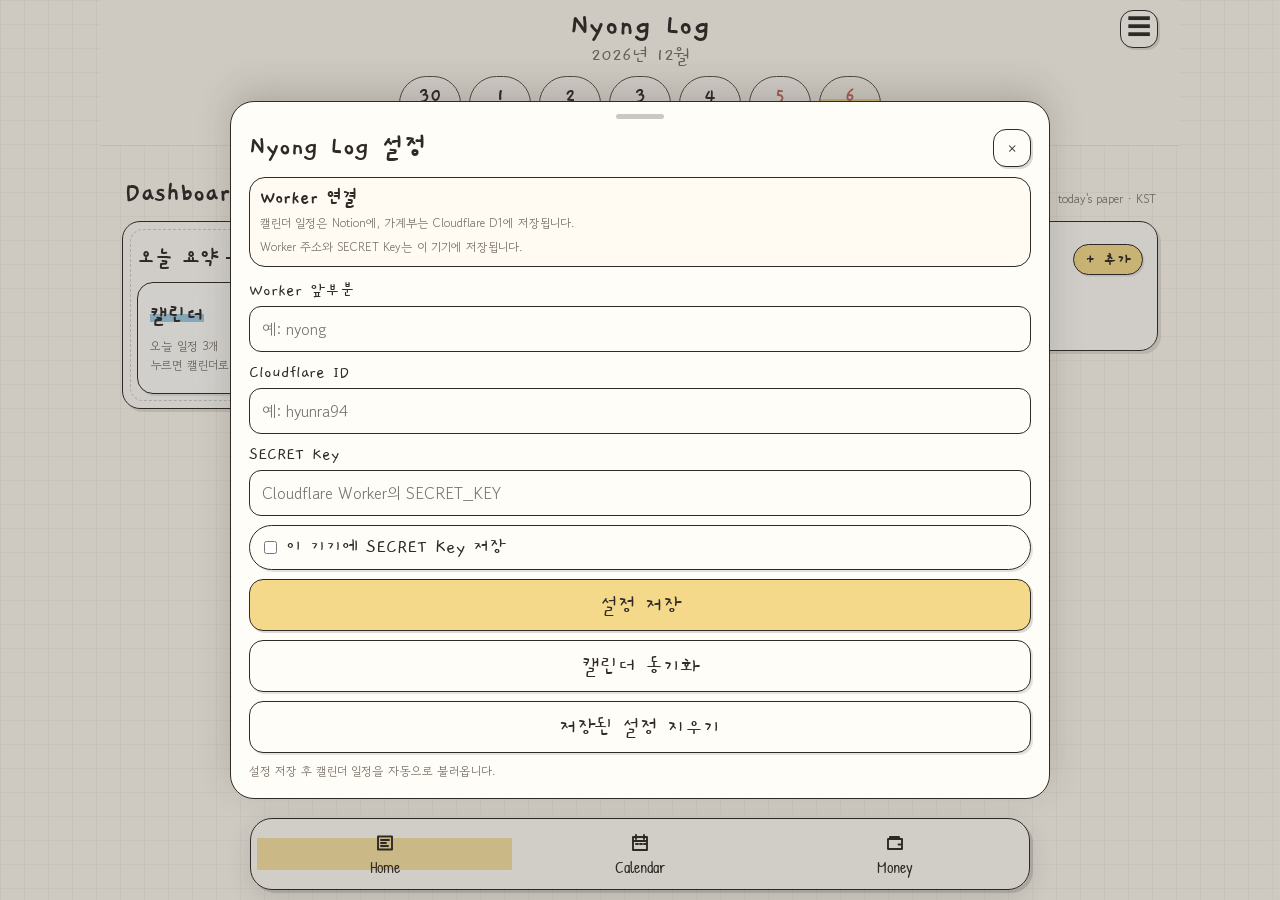
==== commit 784409a1: "Add files via upload" ====
--- a/index.html
+++ b/index.html
@@ -627,6 +627,60 @@
       white-space:nowrap;
     }
     .moneyTitleEditBtn:active{background:var(--yellow)}
+    #ddayBlock .divTitle::after{display:none}
+    #ddayBlock .divTitle{justify-content:space-between}
+    .ddayAddBtn{
+      border:1.4px solid var(--line);
+      border-radius:999px;
+      background:var(--yellow);
+      padding:4px 11px;
+      font-family:'Gaegu';
+      font-size:17px;
+      box-shadow:1.5px 1.5px 0 rgba(47,42,40,.12);
+    }
+    .ddayAddBtn:active{filter:brightness(.95)}
+    #ddayList{display:grid;gap:7px}
+    .ddayRow{
+      display:grid;
+      grid-template-columns:1fr auto;
+      gap:10px;
+      align-items:center;
+      width:100%;
+      padding:10px 12px;
+      border:1.4px solid var(--line);
+      border-radius:14px;
+      background:rgba(255,255,255,.42);
+      box-shadow:2px 2px 0 rgba(47,42,40,.08);
+      text-align:left;
+    }
+    .ddayRow:active{background:rgba(244,217,139,.28)}
+    .ddayName{
+      display:block;
+      font-family:'Gaegu';
+      font-size:20px;
+      line-height:1.1;
+    }
+    .ddaySub{
+      display:block;
+      color:var(--sub);
+      font-size:11px;
+      margin-top:3px;
+    }
+    .ddayBadge{
+      font-family:'Gaegu';
+      font-size:19px;
+      font-weight:700;
+      white-space:nowrap;
+      padding:4px 12px;
+      border:1.4px solid var(--line);
+      border-radius:999px;
+      background:var(--card);
+      box-shadow:1.5px 1.5px 0 rgba(47,42,40,.1);
+    }
+    .ddayBadge.soon{background:var(--green);border-color:var(--line)}
+    .ddayBadge.today{background:var(--purple);border-color:var(--line)}
+    .ddayBadge.past{background:transparent;color:var(--sub);border-color:rgba(47,42,40,.2);box-shadow:none}
+    .ddayEmpty{margin:4px 0;color:var(--sub);font-size:13px;text-align:center;padding:12px 0}
   </style>
 
 
@@ -872,7 +926,27 @@
           <button class="mini jump" data-target="budget"><h3><span class="pink">가계부</span></h3><p id="dashMoneySummary">오늘 기준 월 가계부 불러오는 중</p></button>
         </div>
       </article>
+      <article class="card" id="ddayBlock">
+        <div class="divTitle">D-day · 기념일<button class="ddayAddBtn" id="openDdayAdd" type="button">+ 추가</button></div>
+        <div id="ddayList"><p class="ddayEmpty">추가된 항목이 없어요.</p></div>
+      </article>
     </section>
+
+    <div class="sheetBg" id="ddaySheet" hidden>
+      <section class="sheet">
+        <div class="handle"></div>
+        <div class="sheetHead"><h3 id="ddaySheetTitle">D-day 추가</h3><button class="icon" id="closeDdaySheet" type="button">×</button></div>
+        <div class="entryForm">
+          <div class="field"><label>이름</label><input id="ddayLabel" autocomplete="off" placeholder="예: 결혼기념일, 생일"></div>
+          <div class="field"><label>날짜</label><input id="ddayDate" type="date"></div>
+          <label class="typeChip" style="justify-content:flex-start;gap:8px"><input type="checkbox" id="ddayRepeat"> 매년 반복 (기념일)</label>
+          <div class="moneySaveActions">
+            <button class="save" id="saveDday" type="button">저장하기</button>
+            <button class="cancel" id="deleteDday" type="button" hidden>삭제</button>
+          </div>
+        </div>
+      </section>
+    </div>
 
     <section id="calendar" class="page">
       <div class="title"><h2>Calendar</h2><small>Schedule · Mon start</small></div>
@@ -1055,8 +1129,8 @@
 
   <script>
     document.addEventListener('DOMContentLoaded',()=>{
-      const PAPER_CONFIG_KEY='paperLogWorkerConfig';
-      const PAPER_SECRET_KEY='paperLogSecretKey';
+      const PAPER_CONFIG_KEY='nyongLogWorkerConfig';
+      const PAPER_SECRET_KEY='nyongLogSecretKey';
       const getStoredConfig=()=>{
         try{return JSON.parse(localStorage.getItem(PAPER_CONFIG_KEY)||'{}')}catch{return {}}
       };
@@ -1144,7 +1218,7 @@
         });
       }
       const $=s=>document.querySelector(s), $$=s=>[...document.querySelectorAll(s)];
-      const ACTIVE_PAGE_KEY='paperLogActivePage';
+      const ACTIVE_PAGE_KEY='nyongLogActivePage';
       const wk=['sun','mon','tue','wed','thu','fri','sat'], wkMon=['mon','tue','wed','thu','fri','sat','sun'];
       const nowKST=()=>{const p=new Intl.DateTimeFormat('en-CA',{timeZone:'Asia/Seoul',year:'numeric',month:'2-digit',day:'2-digit'}).format(new Date()).split('-').map(Number);return new Date(p[0],p[1]-1,p[2])};
       const key=d=>`${d.getFullYear()}-${String(d.getMonth()+1).padStart(2,'0')}-${String(d.getDate()).padStart(2,'0')}`;
@@ -1198,7 +1272,7 @@
       function scheduleColor(subject){if(subject==='취소')return 'canceled';if(subject==='약속')return 'meeting';if(subject==='개인일정')return 'personal';return 'work'}
       function calendarMarkers(v){const markers=[];v.schedule.forEach(x=>markers.push(scheduleColor(x.subject)));return markers.slice(0,4)}
       function monthRange(){const from=new Date(view.getFullYear(),view.getMonth(),1),to=new Date(view.getFullYear(),view.getMonth()+1,0);return{from:key(from),to:key(to)}}
-      const CALENDAR_CACHE_KEY='paperlog_calendar_cache_v3';
+      const CALENDAR_CACHE_KEY='nyonglog_calendar_cache_v3';
       let calendarLoadSeq=0, projectsLoadedOnce=false;
       function calendarMonthKey(){return `${view.getFullYear()}-${String(view.getMonth()+1).padStart(2,'0')}`}
       function uniqueByIdDate(items){const seen=new Set();return items.filter(item=>{const k=`${item.id||item.title}_${item.date}_${item.type||''}`;if(seen.has(k))return false;seen.add(k);return true})}
@@ -1412,8 +1486,8 @@
       function fillSettingsForm(){const cfg=getPaperConfig();const workerName=$('#settingWorkerName'),workerId=$('#settingWorkerId'),secret=$('#settingSecretKey'),remember=$('#settingRememberSecret');if(workerName)workerName.value=cfg.workerName||'';if(workerId)workerId.value=cfg.workerId||'';if(secret)secret.value=cfg.secretKey||'';if(remember)remember.checked=Boolean(localStorage.getItem(PAPER_SECRET_KEY)||cfg.secretKey)}
       async function saveSettingsForm(e){e.preventDefault();const cfg={workerName:$('#settingWorkerName').value.trim(),workerId:$('#settingWorkerId').value.trim(),secretKey:$('#settingSecretKey').value.trim()};const status=$('#settingsStatus');if(!cfg.workerName||!cfg.workerId||!cfg.secretKey){if(status)status.textContent='Worker 앞부분, Cloudflare ID, SECRET Key를 모두 입력해 주세요.';return}if(!/^[a-zA-Z0-9-]+$/.test(cfg.workerName)||!/^[a-zA-Z0-9-]+$/.test(cfg.workerId)){if(status)status.textContent='Worker 앞부분과 Cloudflare ID는 영문, 숫자, 하이픈만 입력해 주세요.';return}setPaperConfig(cfg,$('#settingRememberSecret')?.checked!==false);if(status)status.textContent='설정을 저장했어요. Notion을 불러옵니다...';await loadCalendarFromWorker(false);if((status?.textContent||'').includes('완료'))closeSettings()}
       async function toggleTodoCheck(todoId){const tasks=state.tasks.filter(x=>x.id===todoId);if(!tasks.length)return;const prev=!!tasks[0].done,next=!prev;tasks.forEach(t=>t.done=next);renderCal();renderDashboard();saveCalendarCache();try{const res=await window.paperLog.fetch('/api/todo/check',{method:'PATCH',body:JSON.stringify({id:todoId,done:next})});const data=await res.json().catch(()=>({}));if(!res.ok||data.ok===false)throw new Error(data.message||data.error||'체크 저장 실패');const status=$('#syncStatus');if(status)status.textContent='체크 상태를 Notion에 반영했어요.';setTimeout(()=>loadCalendarFromWorker(true),500)}catch(err){tasks.forEach(t=>t.done=prev);renderCal();renderDashboard();saveCalendarCache();alert('Notion 체크 반영 실패: '+err.message)}}
-      function applyWeekStripHidden(){document.body.classList.toggle('weekStripHidden',localStorage.getItem('paperWeekStripHidden')==='true')}
-      function toggleWeekStrip(){const next=!(localStorage.getItem('paperWeekStripHidden')==='true');localStorage.setItem('paperWeekStripHidden',String(next));applyWeekStripHidden()}
+      function applyWeekStripHidden(){document.body.classList.toggle('weekStripHidden',localStorage.getItem('nyongWeekStripHidden')==='true')}
+      function toggleWeekStrip(){const next=!(localStorage.getItem('nyongWeekStripHidden')==='true');localStorage.setItem('nyongWeekStripHidden',String(next));applyWeekStripHidden()}
       $$('.navBtn').forEach(b=>b.onclick=()=>page(b.dataset.target));$$('.jump').forEach(b=>b.onclick=()=>page(b.dataset.target));$$('[data-scroll]').forEach(b=>b.onclick=()=>document.getElementById(b.dataset.scroll).scrollIntoView({behavior:'smooth'}));function moveCalendarMonth(offset){
         view=new Date(view.getFullYear(),view.getMonth()+offset,1);
         const first=key(new Date(view.getFullYear(),view.getMonth(),1));
@@ -1431,8 +1505,102 @@
         setTimeout(()=>loadCalendarFromWorker(true),60);
         document.querySelector('#calendar')?.scrollIntoView({behavior:'smooth',block:'start'});
       }
-      $('#calendarGrid').onclick=e=>{const d=e.target.closest('.day');if(d){selected=d.dataset.date;renderCal();renderDetail();}};$('#monthTitle')?.addEventListener('click',()=>{document.querySelector('#calendar')?.scrollIntoView({behavior:'smooth',block:'start'});});$('#prevMonth').onclick=()=>moveCalendarMonth(-1);$('#nextMonth').onclick=()=>moveCalendarMonth(1);$('#calendarTodayBtn')&&($('#calendarTodayBtn').onclick=goCalendarToday);$$('.tab[data-type]').forEach(t=>t.onclick=()=>{const type=t.dataset.type,on=Object.values(state.show).filter(Boolean).length;if(state.show[type]&&on===1)return;state.show[type]=!state.show[type];t.classList.toggle('on',state.show[type]);renderCal()});$('#openEntry').onclick=openEntry;$('#closeEntry').onclick=()=>{editingCalendarRecord=null;$('#entrySheet').hidden=true;};$('#deleteEntry')?.addEventListener('click',deleteCalendarEntry);$('#addSchedule').onchange=updateEntryMode;$('#entryForm').onsubmit=saveEntry;$('#entrySubject')?.addEventListener('keydown',e=>{if(e.key==='Enter'&&e.ctrlKey){e.preventDefault();const el=e.currentTarget;const start=el.selectionStart??el.value.length,end=el.selectionEnd??el.value.length;el.value=el.value.slice(0,start)+'\n'+el.value.slice(end);el.selectionStart=el.selectionEnd=start+1;}});$('#calendarDetail').addEventListener('click',e=>{if(e.target.closest('a'))return;const edit=e.target.closest('[data-calendar-edit]');if(edit&&edit.dataset.calendarEdit)openCalendarEdit(edit.dataset.calendarType,edit.dataset.calendarEdit)});      const openSettingsBtn=$('#openSettings');if(openSettingsBtn)openSettingsBtn.onclick=openSettings;const closeSettingsBtn=$('#closeSettings');if(closeSettingsBtn)closeSettingsBtn.onclick=closeSettings;const settingsForm=$('#settingsForm');if(settingsForm)settingsForm.onsubmit=saveSettingsForm;const settingLoadBtn=$('#settingLoadNotion');if(settingLoadBtn)settingLoadBtn.onclick=async()=>{await loadProjectsFromWorker(true);loadCalendarFromWorker(false)};const clearSettingsBtn=$('#clearSettings');if(clearSettingsBtn)clearSettingsBtn.onclick=()=>{clearPaperConfig();fillSettingsForm();const s=$('#settingsStatus');if(s)s.textContent='저장된 설정을 지웠어요.'};const cancelToggle=$('#showCanceledSchedules');if(cancelToggle){cancelToggle.checked=state.showCanceled;cancelToggle.onchange=()=>{state.showCanceled=cancelToggle.checked;loadCalendarFromWorker(false)}};const dateStripEl=$('#dateStrip');if(dateStripEl)dateStripEl.ondblclick=toggleWeekStrip;const stickyTopEl=$('#stickyTop');if(stickyTopEl)stickyTopEl.ondblclick=()=>{localStorage.setItem('paperWeekStripHidden','false');applyWeekStripHidden()};const currentMonthLabel=$('#stickyMonthLabel');if(currentMonthLabel)currentMonthLabel.textContent=`${today.getFullYear()}년 ${String(today.getMonth()+1).padStart(2,'0')}월`;applyWeekStripHidden();dateStrip();      ['addSchedule','entrySubject'].forEach(id=>{const el=$('#'+id);if(el){el.addEventListener('input',updateAppointmentTargetVisibility);el.addEventListener('change',updateAppointmentTargetVisibility);}});
+      $('#calendarGrid').onclick=e=>{const d=e.target.closest('.day');if(d){selected=d.dataset.date;renderCal();renderDetail();}};$('#monthTitle')?.addEventListener('click',()=>{document.querySelector('#calendar')?.scrollIntoView({behavior:'smooth',block:'start'});});$('#prevMonth').onclick=()=>moveCalendarMonth(-1);$('#nextMonth').onclick=()=>moveCalendarMonth(1);$('#calendarTodayBtn')&&($('#calendarTodayBtn').onclick=goCalendarToday);$$('.tab[data-type]').forEach(t=>t.onclick=()=>{const type=t.dataset.type,on=Object.values(state.show).filter(Boolean).length;if(state.show[type]&&on===1)return;state.show[type]=!state.show[type];t.classList.toggle('on',state.show[type]);renderCal()});$('#openEntry').onclick=openEntry;$('#closeEntry').onclick=()=>{editingCalendarRecord=null;$('#entrySheet').hidden=true;};$('#deleteEntry')?.addEventListener('click',deleteCalendarEntry);$('#addSchedule').onchange=updateEntryMode;$('#entryForm').onsubmit=saveEntry;$('#entrySubject')?.addEventListener('keydown',e=>{if(e.key==='Enter'&&e.ctrlKey){e.preventDefault();const el=e.currentTarget;const start=el.selectionStart??el.value.length,end=el.selectionEnd??el.value.length;el.value=el.value.slice(0,start)+'\n'+el.value.slice(end);el.selectionStart=el.selectionEnd=start+1;}});$('#calendarDetail').addEventListener('click',e=>{if(e.target.closest('a'))return;const edit=e.target.closest('[data-calendar-edit]');if(edit&&edit.dataset.calendarEdit)openCalendarEdit(edit.dataset.calendarType,edit.dataset.calendarEdit)});      const openSettingsBtn=$('#openSettings');if(openSettingsBtn)openSettingsBtn.onclick=openSettings;const closeSettingsBtn=$('#closeSettings');if(closeSettingsBtn)closeSettingsBtn.onclick=closeSettings;const settingsForm=$('#settingsForm');if(settingsForm)settingsForm.onsubmit=saveSettingsForm;const settingLoadBtn=$('#settingLoadNotion');if(settingLoadBtn)settingLoadBtn.onclick=async()=>{await loadProjectsFromWorker(true);loadCalendarFromWorker(false)};const clearSettingsBtn=$('#clearSettings');if(clearSettingsBtn)clearSettingsBtn.onclick=()=>{clearPaperConfig();fillSettingsForm();const s=$('#settingsStatus');if(s)s.textContent='저장된 설정을 지웠어요.'};const cancelToggle=$('#showCanceledSchedules');if(cancelToggle){cancelToggle.checked=state.showCanceled;cancelToggle.onchange=()=>{state.showCanceled=cancelToggle.checked;loadCalendarFromWorker(false)}};const dateStripEl=$('#dateStrip');if(dateStripEl)dateStripEl.ondblclick=toggleWeekStrip;const stickyTopEl=$('#stickyTop');if(stickyTopEl)stickyTopEl.ondblclick=()=>{localStorage.setItem('nyongWeekStripHidden','false');applyWeekStripHidden()};const currentMonthLabel=$('#stickyMonthLabel');if(currentMonthLabel)currentMonthLabel.textContent=`${today.getFullYear()}년 ${String(today.getMonth()+1).padStart(2,'0')}월`;applyWeekStripHidden();dateStrip();      ['addSchedule','entrySubject'].forEach(id=>{const el=$('#'+id);if(el){el.addEventListener('input',updateAppointmentTargetVisibility);el.addEventListener('change',updateAppointmentTargetVisibility);}});
 renderCal();renderDashboard();restoreCalendarCache();
+
+      // ── D-day · 기념일 ──────────────────────────────
+      const DDAY_KEY='nyonglog_dday_v1';
+      let editingDdayId=null;
+
+      function loadDdays(){try{return JSON.parse(localStorage.getItem(DDAY_KEY)||'[]')}catch{return []}}
+      function saveDdays(list){try{localStorage.setItem(DDAY_KEY,JSON.stringify(list))}catch(e){console.warn(e)}}
+
+      function calcDday(dateStr,repeat){
+        const todayD=new Date(key(today));
+        let target=new Date(dateStr);
+        if(repeat){
+          target.setFullYear(todayD.getFullYear());
+          if(target<todayD)target.setFullYear(todayD.getFullYear()+1);
+        }
+        const diff=Math.round((target-todayD)/(1000*60*60*24));
+        return diff;
+      }
+
+      function ddayBadgeText(diff,repeat,dateStr){
+        if(diff===0)return {text:'D-Day',cls:'today'};
+        if(diff>0)return {text:`D-${diff}`,cls:diff<=7?'soon':''};
+        if(repeat){
+          // 주년 계산
+          const target=new Date(dateStr);
+          const years=today.getFullYear()-target.getFullYear();
+          return {text:`${years}주년`,cls:'past'};
+        }
+        return {text:`D+${Math.abs(diff)}`,cls:'past'};
+      }
+
+      function renderDdays(){
+        const list=$('#ddayList');if(!list)return;
+        const items=loadDdays();
+        if(!items.length){list.innerHTML='<p class="ddayEmpty">추가된 항목이 없어요.</p>';return}
+        const sorted=[...items].sort((a,b)=>{
+          const da=calcDday(a.date,a.repeat),db=calcDday(b.date,b.repeat);
+          const aa=da<0?da+99999:da, bb=db<0?db+99999:db;
+          return aa-bb;
+        });
+        list.innerHTML=sorted.map(item=>{
+          const diff=calcDday(item.date,item.repeat);
+          const {text,cls}=ddayBadgeText(diff,item.repeat,item.date);
+          const sub=item.repeat?`매년 반복 · ${item.date.slice(5).replace('-','/')}`:item.date;
+          return `<button class="ddayRow" data-dday-id="${item.id}" type="button"><div><span class="ddayName">${item.label}</span><span class="ddaySub">${sub}</span></div><span class="ddayBadge ${cls}">${text}</span></button>`;
+        }).join('');
+      }
+
+      function openDdaySheet(id=null){
+        editingDdayId=id;
+        const items=loadDdays();
+        const item=id?items.find(x=>x.id===id):null;
+        const title=$('#ddaySheetTitle');if(title)title.textContent=id?'D-day 수정':'D-day 추가';
+        const labelEl=$('#ddayLabel');if(labelEl)labelEl.value=item?.label||'';
+        const dateEl=$('#ddayDate');if(dateEl)dateEl.value=item?.date||'';
+        const repeatEl=$('#ddayRepeat');if(repeatEl)repeatEl.checked=item?.repeat||false;
+        const delBtn=$('#deleteDday');if(delBtn)delBtn.hidden=!id;
+        $('#ddaySheet').hidden=false;
+      }
+
+      function closeDdaySheet(){$('#ddaySheet').hidden=true;editingDdayId=null}
+
+      function saveDday(){
+        const label=($('#ddayLabel')?.value||'').trim();
+        const date=$('#ddayDate')?.value||'';
+        const repeat=$('#ddayRepeat')?.checked||false;
+        if(!label||!date)return;
+        const items=loadDdays();
+        if(editingDdayId){
+          const idx=items.findIndex(x=>x.id===editingDdayId);
+          if(idx>=0)items[idx]={...items[idx],label,date,repeat};
+        }else{
+          items.push({id:Date.now().toString(36),label,date,repeat});
+        }
+        saveDdays(items);
+        renderDdays();
+        closeDdaySheet();
+      }
+
+      function deleteDday(){
+        if(!editingDdayId)return;
+        const items=loadDdays().filter(x=>x.id!==editingDdayId);
+        saveDdays(items);
+        renderDdays();
+        closeDdaySheet();
+      }
+
+      $('#openDdayAdd')?.addEventListener('click',()=>openDdaySheet());
+      $('#closeDdaySheet')?.addEventListener('click',closeDdaySheet);
+      $('#ddaySheet')?.addEventListener('click',e=>{if(e.target?.id==='ddaySheet')closeDdaySheet()});
+      $('#saveDday')?.addEventListener('click',saveDday);
+      $('#deleteDday')?.addEventListener('click',deleteDday);
+      $('#ddayList')?.addEventListener('click',e=>{const row=e.target.closest('[data-dday-id]');if(row)openDdaySheet(row.dataset.ddayId)});
+      renderDdays();
       const savedPage=localStorage.getItem(ACTIVE_PAGE_KEY)||'dashboard';
       page(savedPage,{scroll:false});
       if(hasPaperConfig()){setTimeout(()=>{loadProjectsFromWorker(true);loadCalendarFromWorker(true);loadDashboardTodayFromWorker()},300)}else setTimeout(()=>openSettings(),250);window.addEventListener('resize',()=>{renderDetail()});console.assert($('#stickyMonthLabel'),'test: header month label exists');console.assert($$('.navBtn').length===3,'test: nav has 3 tabs');console.assert($('#calendarGrid'),'test: calendar grid exists');
@@ -1444,8 +1612,8 @@
     document.addEventListener('DOMContentLoaded',()=>{
       const $=s=>document.querySelector(s), $$=s=>[...document.querySelectorAll(s)];
       const wkMon=['mon','tue','wed','thu','fri','sat','sun'];
-      const MONEY_CACHE_KEY='paperlog_money_cache_v1';
-      const MONEY_SUGGESTION_KEY='paperlog_money_suggestions_v1';
+      const MONEY_CACHE_KEY='nyonglog_money_cache_v1';
+      const MONEY_SUGGESTION_KEY='nyonglog_money_suggestions_v1';
       const today=(()=>{const p=new Intl.DateTimeFormat('en-CA',{timeZone:'Asia/Seoul',year:'numeric',month:'2-digit',day:'2-digit'}).format(new Date()).split('-').map(Number);return new Date(p[0],p[1]-1,p[2])})();
       const key=d=>`${d.getFullYear()}-${String(d.getMonth()+1).padStart(2,'0')}-${String(d.getDate()).padStart(2,'0')}`;
       const won=n=>new Intl.NumberFormat('ko-KR').format(Number(n||0));
@@ -1459,7 +1627,7 @@
       let moneySaving=false;
       let lastMoneySubmitKey='';
       let lastMoneySubmitAt=0;
-      const MONEY_TITLE_ITEMS_KEY='paperlog_money_title_items_v1';
+      const MONEY_TITLE_ITEMS_KEY='nyonglog_money_title_items_v1';
       const MONEY_TITLE_DEFAULTS={
         expense:['식비 및 음식','커피 및 음료','교통비(자전거·킥보드)','교통비(택시)','미용','약·영양제','보험료','오락','기타'],
         income:['월급 기본급','자가운전보조금','시간외수당','식대','이자','기타'],
